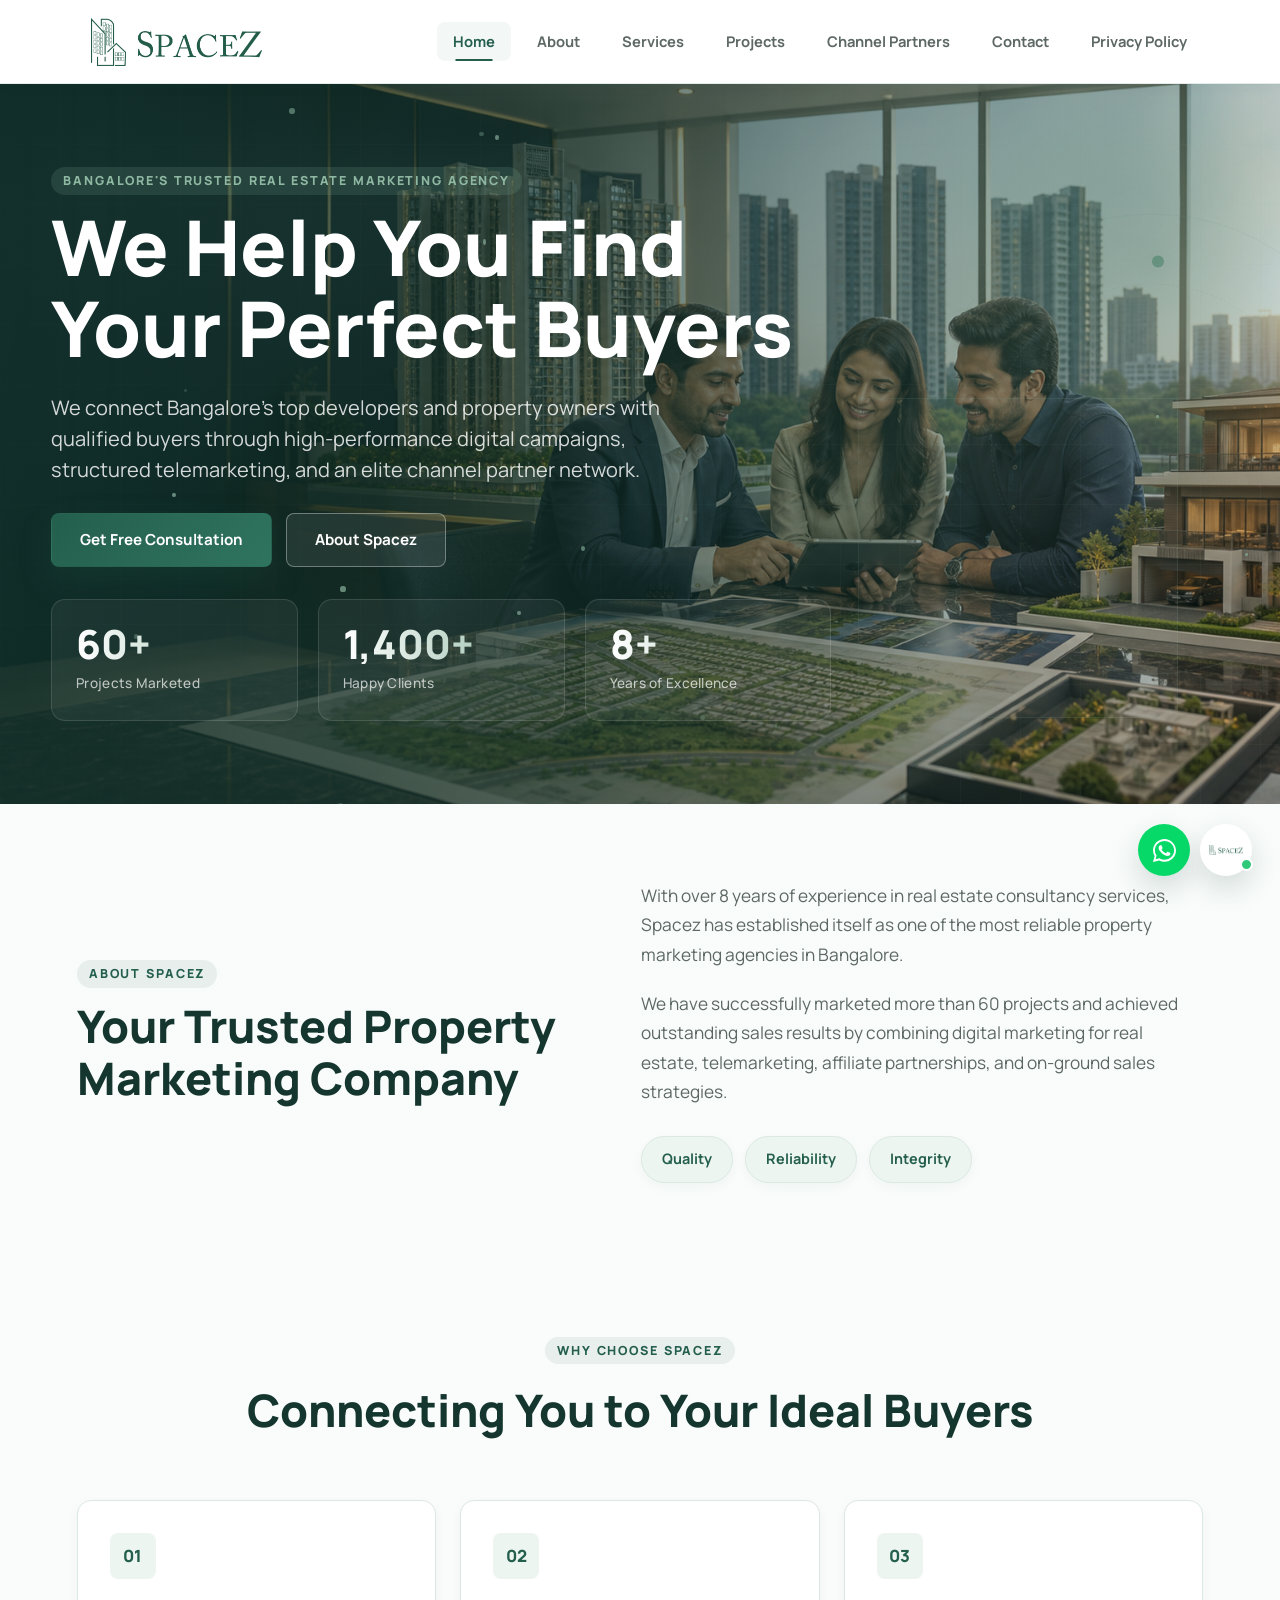
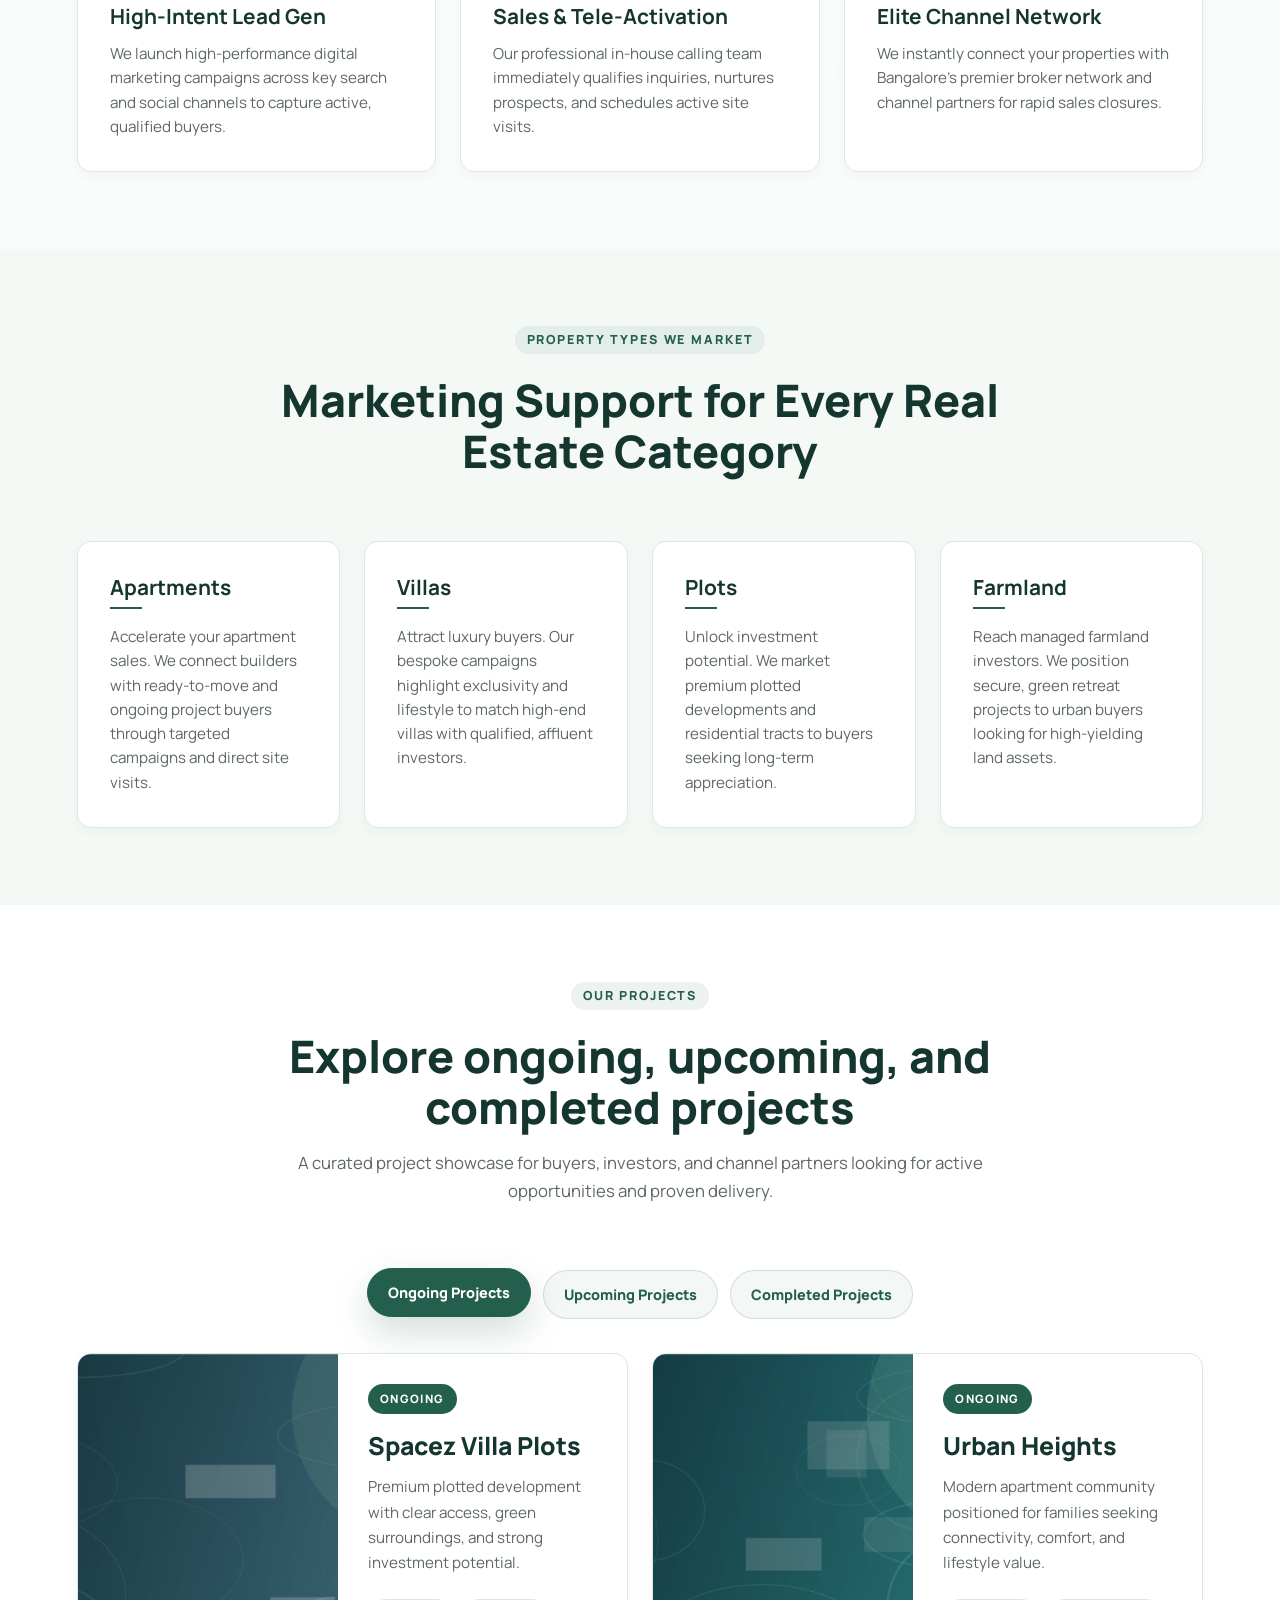
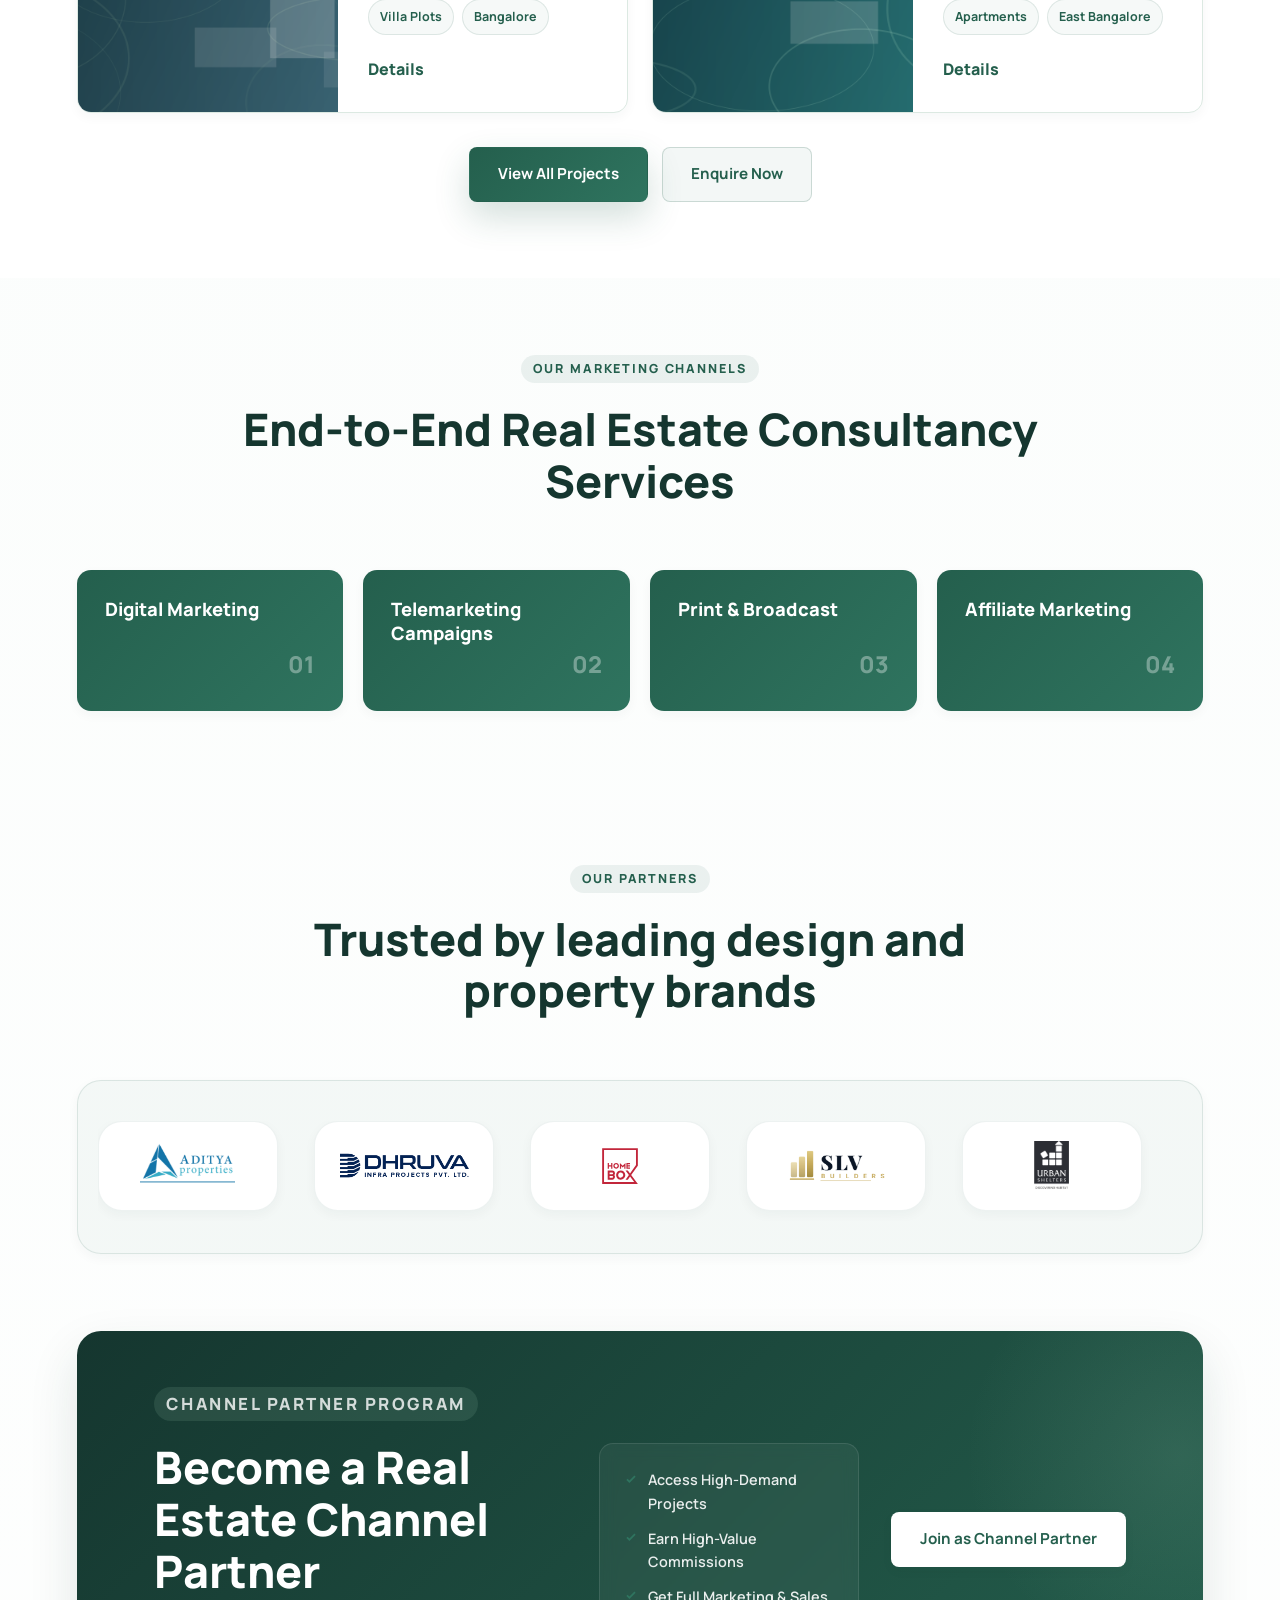
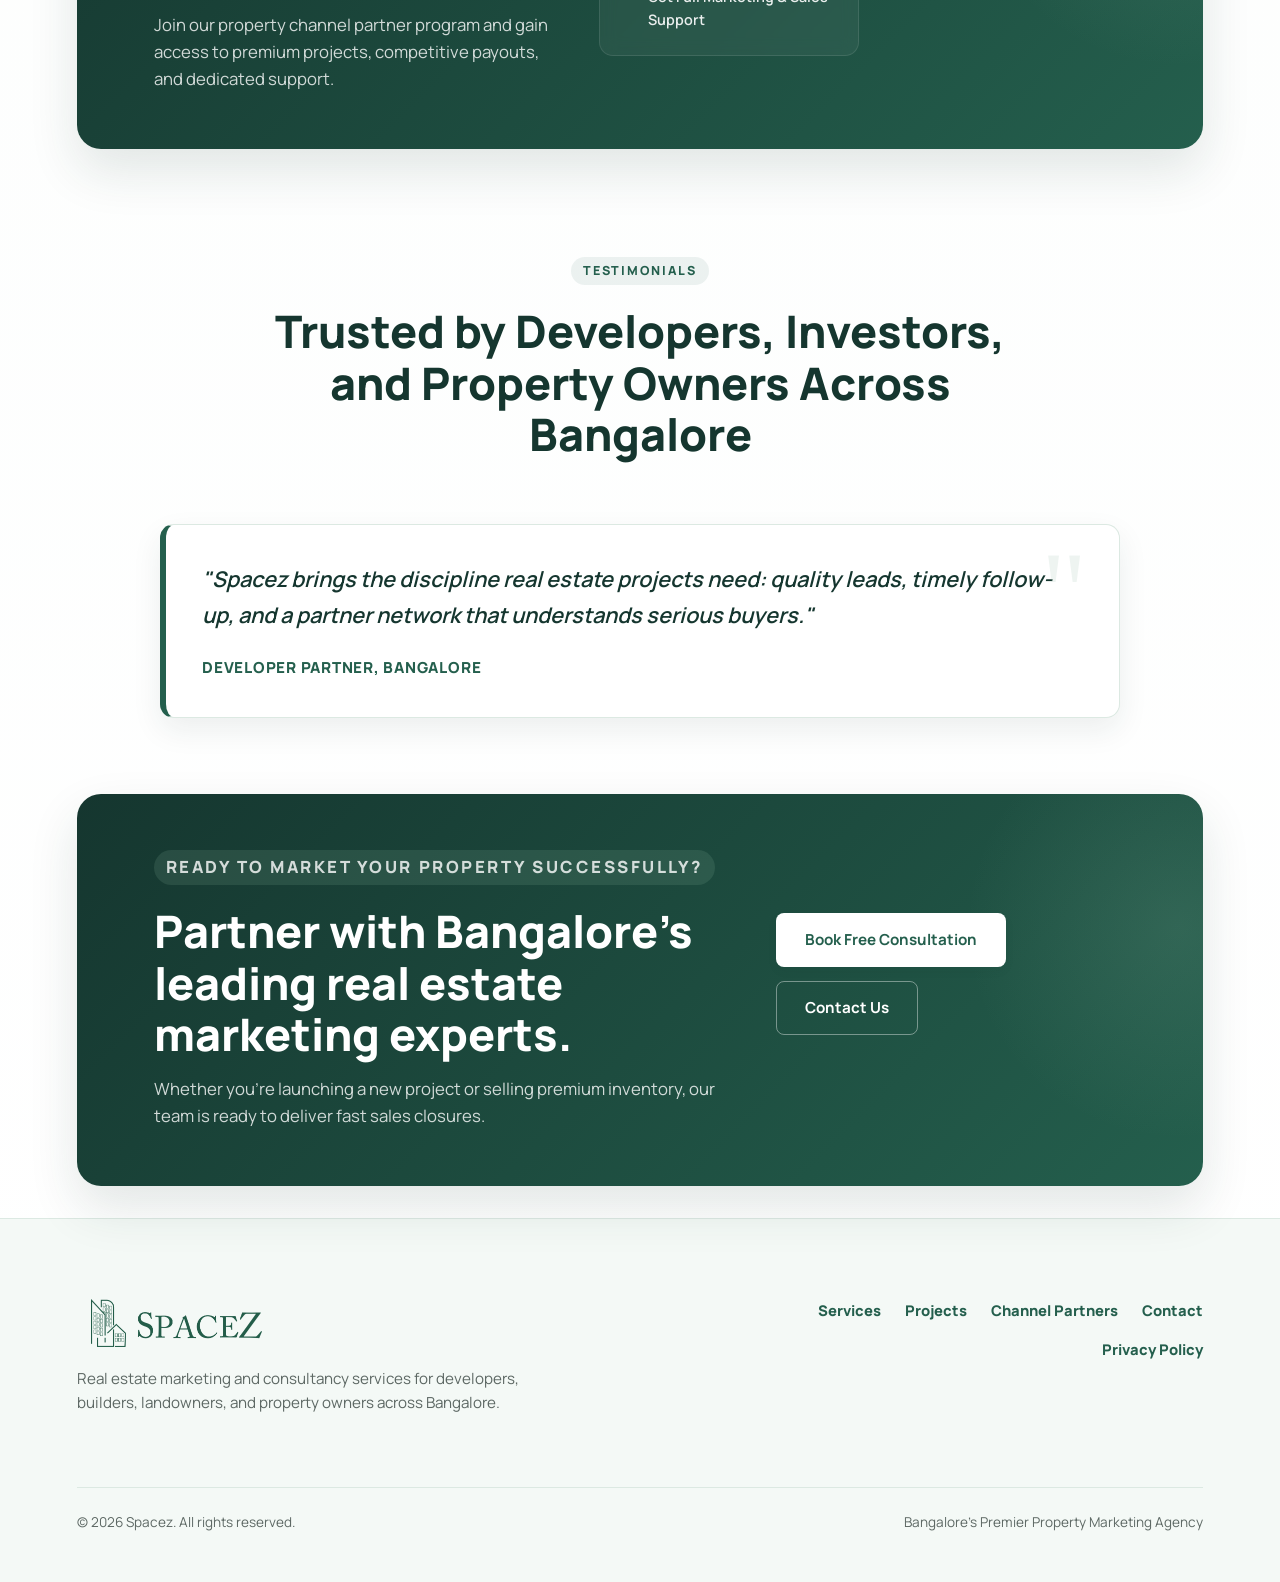
==== index.html @ 9c1a763e "Initial commit" ====
<!DOCTYPE html>
<html lang="en">
<head>
  <meta charset="UTF-8">
  <meta name="viewport" content="width=device-width, initial-scale=1.0">
  <title>Spacez | Real Estate Marketing Agency in Bangalore</title>
  <meta name="description" content="Spacez helps developers, builders, and property owners in Bangalore find qualified buyers through digital marketing, telemarketing, channel partners, and real estate consultancy.">
  <link rel="preconnect" href="https://fonts.googleapis.com">
  <link rel="preconnect" href="https://fonts.gstatic.com" crossorigin>
  <link href="https://fonts.googleapis.com/css2?family=Manrope:wght@400;500;600;700;800&display=swap" rel="stylesheet">
  <link rel="stylesheet" href="styles.css">
</head>
<body>
  <!-- Header Navigation -->
  <header class="site-header">
    <a class="brand" href="index.html" aria-label="Spacez home">
      <img src="assets/spacez-logo-transparent.png" alt="Spacez">
    </a>
    <input class="nav-toggle" id="nav-toggle" type="checkbox" aria-label="Toggle navigation">
    <label class="nav-button" for="nav-toggle"><span></span><span></span><span></span></label>
    <nav class="nav-links" aria-label="Primary navigation">
      <a class="active" href="index.html">Home</a>
      <a href="about.html">About</a>
      <a href="services.html">Services</a>
      <a href="projects.html">Projects</a>
      <a href="channel-partners.html">Channel Partners</a>
      <a href="contact.html">Contact</a>
      <a href="privacy-policy.html">Privacy Policy</a>
    </nav>
  </header>

  <main>
    <!-- Asymmetric Hero Section -->
    <section class="hero">
      <div class="hero-media" aria-hidden="true"></div>
      <div class="hero-overlay"></div>
      <div class="hero-content">
        <p class="eyebrow">Bangalore's Trusted Real Estate Marketing Agency</p>
        <h1>We Help You Find Your Perfect Buyers</h1>
        <p class="hero-copy">We connect Bangalore's top developers and property owners with qualified buyers through high-performance digital campaigns, structured telemarketing, and an elite channel partner network.</p>
        
        <div class="hero-actions">
          <a class="btn primary" href="contact.html">Get Free Consultation</a>
          <a class="btn ghost" href="about.html">About Spacez</a>
        </div>
        
        <div class="hero-stats" aria-label="Spacez achievements">
          <div class="hero-stats-item">
            <strong>60+</strong>
            <span>Projects Marketed</span>
          </div>
          <div class="hero-stats-item">
            <strong>1,400+</strong>
            <span>Happy Clients</span>
          </div>
          <div class="hero-stats-item">
            <strong>8+</strong>
            <span>Years of Excellence</span>
          </div>
        </div>
      </div>
    </section>

    <!-- Split Brand About Section -->
    <section class="section split">
      <div>
        <p class="eyebrow dark">About Spacez</p>
        <h2>Your Trusted Property Marketing Company</h2>
      </div>
      <div class="section-copy">
        <p>With over 8 years of experience in real estate consultancy services, Spacez has established itself as one of the most reliable property marketing agencies in Bangalore.</p>
        <p>We have successfully marketed more than 60 projects and achieved outstanding sales results by combining digital marketing for real estate, telemarketing, affiliate partnerships, and on-ground sales strategies.</p>
        <div class="value-row">
          <span>Quality</span>
          <span>Reliability</span>
          <span>Integrity</span>
        </div>
      </div>
    </section>

    <!-- Why Choose Spacez Feature Grid -->
    <section class="section">
      <div class="section-heading center">
        <p class="eyebrow dark">Why Choose Spacez</p>
        <h2>Connecting You to Your Ideal Buyers</h2>
      </div>
      <div class="card-grid">
        <article class="feature-card">
          <span class="card-icon">01</span>
          <h3>High-Intent Lead Gen</h3>
          <p>We launch high-performance digital marketing campaigns across key search and social channels to capture active, qualified buyers.</p>
        </article>
        <article class="feature-card">
          <span class="card-icon">02</span>
          <h3>Sales & Tele-Activation</h3>
          <p>Our professional in-house calling team immediately qualifies inquiries, nurtures prospects, and schedules active site visits.</p>
        </article>
        <article class="feature-card">
          <span class="card-icon">03</span>
          <h3>Elite Channel Network</h3>
          <p>We instantly connect your properties with Bangalore's premier broker network and channel partners for rapid sales closures.</p>
        </article>
      </div>
    </section>

    <!-- Property Types Section -->
    <section class="section muted">
      <div class="section-heading center">
        <p class="eyebrow dark">Property Types We Market</p>
        <h2>Marketing Support for Every Real Estate Category</h2>
      </div>
      <div class="property-grid">
        <article class="property-card">
          <h3>Apartments</h3>
          <p>Accelerate your apartment sales. We connect builders with ready-to-move and ongoing project buyers through targeted campaigns and direct site visits.</p>
        </article>
        <article class="property-card">
          <h3>Villas</h3>
          <p>Attract luxury buyers. Our bespoke campaigns highlight exclusivity and lifestyle to match high-end villas with qualified, affluent investors.</p>
        </article>
        <article class="property-card">
          <h3>Plots</h3>
          <p>Unlock investment potential. We market premium plotted developments and residential tracts to buyers seeking long-term appreciation.</p>
        </article>
        <article class="property-card">
          <h3>Farmland</h3>
          <p>Reach managed farmland investors. We position secure, green retreat projects to urban buyers looking for high-yielding land assets.</p>
        </article>
      </div>
    </section>

    <!-- Projects Section -->
    <section class="section projects-section">
      <div class="section-heading center">
        <p class="eyebrow dark">Our Projects</p>
        <h2>Explore ongoing, upcoming, and completed projects</h2>
        <p class="section-subtitle">A curated project showcase for buyers, investors, and channel partners looking for active opportunities and proven delivery.</p>
      </div>

      <div class="project-tabs">
        <input id="projects-ongoing" name="project-status" type="radio" checked>
        <input id="projects-upcoming" name="project-status" type="radio">
        <input id="projects-completed" name="project-status" type="radio">

        <div class="project-tab-controls" aria-label="Project status filters">
          <label for="projects-ongoing">Ongoing Projects</label>
          <label for="projects-upcoming">Upcoming Projects</label>
          <label for="projects-completed">Completed Projects</label>
        </div>

        <div class="project-panel project-panel-ongoing">
          <article class="project-card">
            <img src="assets/hero-services.png" alt="Premium villa plot project">
            <div class="project-card-body">
              <span class="project-status">Ongoing</span>
              <h3>Spacez Villa Plots</h3>
              <p>Premium plotted development with clear access, green surroundings, and strong investment potential.</p>
              <div class="project-meta">
                <span>Villa Plots</span>
                <span>Bangalore</span>
              </div>
              <a href="contact.html">Details</a>
            </div>
          </article>
          <article class="project-card">
            <img src="assets/hero-digital-marketing.png" alt="Urban apartment project">
            <div class="project-card-body">
              <span class="project-status">Ongoing</span>
              <h3>Urban Heights</h3>
              <p>Modern apartment community positioned for families seeking connectivity, comfort, and lifestyle value.</p>
              <div class="project-meta">
                <span>Apartments</span>
                <span>East Bangalore</span>
              </div>
              <a href="contact.html">Details</a>
            </div>
          </article>
        </div>

        <div class="project-panel project-panel-upcoming">
          <article class="project-card">
            <img src="assets/hero-channel-partners.png" alt="Upcoming farmland project">
            <div class="project-card-body">
              <span class="project-status upcoming">Upcoming</span>
              <h3>Green Acres</h3>
              <p>Future-ready managed farm plots planned for buyers who want open land and long-term appreciation.</p>
              <div class="project-meta">
                <span>Farm Plots</span>
                <span>North Bangalore</span>
              </div>
              <a href="contact.html">Enquire</a>
            </div>
          </article>
          <article class="project-card">
            <img src="assets/hero-print-broadcast.png" alt="Upcoming plotted development">
            <div class="project-card-body">
              <span class="project-status upcoming">Upcoming</span>
              <h3>Lakeview Enclave</h3>
              <p>Planned residential plotted layout designed for peaceful living, access roads, and future growth.</p>
              <div class="project-meta">
                <span>Residential Plots</span>
                <span>Bangalore Outskirts</span>
              </div>
              <a href="contact.html">Enquire</a>
            </div>
          </article>
        </div>

        <div class="project-panel project-panel-completed">
          <article class="project-card">
            <img src="assets/spacez-hero.png" alt="Completed residential project">
            <div class="project-card-body">
              <span class="project-status completed">Completed</span>
              <h3>Spacez County</h3>
              <p>Delivered residential plot campaign with strong buyer response and a successful closure cycle.</p>
              <div class="project-meta">
                <span>Residential Plots</span>
                <span>Completed</span>
              </div>
              <a href="contact.html">Details</a>
            </div>
          </article>
          <article class="project-card">
            <img src="assets/hero-about.png" alt="Completed apartment project">
            <div class="project-card-body">
              <span class="project-status completed">Completed</span>
              <h3>Serenity Homes</h3>
              <p>Completed apartment marketing assignment with qualified lead generation and sales support.</p>
              <div class="project-meta">
                <span>Apartments</span>
                <span>Completed</span>
              </div>
              <a href="contact.html">Details</a>
            </div>
          </article>
        </div>

        <div class="project-section-actions">
          <a class="btn primary" href="projects.html">View All Projects</a>
          <a class="btn ghost-dark" href="contact.html">Enquire Now</a>
        </div>
      </div>
    </section>

    <!-- Marketing Channels Grid -->
    <section class="section">
      <div class="section-heading center">
        <p class="eyebrow dark">Our Marketing Channels</p>
        <h2>End-to-End Real Estate Consultancy Services</h2>
      </div>
      <div class="channel-list">
        <a href="digital-marketing.html">
          <h3>Digital Marketing</h3>
          <span>01</span>
        </a>
        <a href="telemarketing.html">
          <h3>Telemarketing Campaigns</h3>
          <span>02</span>
        </a>
        <a href="print-broadcast-marketing.html">
          <h3>Print & Broadcast</h3>
          <span>03</span>
        </a>
        <a href="affiliate-marketing.html">
          <h3>Affiliate Marketing</h3>
          <span>04</span>
        </a>
      </div>
    </section>

    <!-- Partner Logo Carousel -->
    <section class="section partners-marquee">
      <div class="section-heading center">
        <p class="eyebrow dark">Our Partners</p>
        <h2>Trusted by leading design and property brands</h2>
      </div>

      <div class="partner-marquee" aria-label="Partner logos running from left to right">
        <div class="marquee-mask">
          <div class="marquee-track">
            <div class="marquee-group">
              <div class="partner-logo"><img src="assets/partners/Aditya properties.png" alt="Aditya Properties logo"></div>
              <div class="partner-logo"><img src="assets/partners/dhruva infra.png" alt="Dhruva Infratech logo"></div>
              <div class="partner-logo"><img src="assets/partners/homebox.svg" alt="HomeBox logo"></div>
              <div class="partner-logo"><img src="assets/partners/slv builders.png" alt="SLV Builders logo"></div>
              <div class="partner-logo"><img src="assets/partners/urban shelters.png" alt="Urban Shelters logo"></div>
              <div class="partner-logo"><img src="assets/partners/vaishnavi developers8.webp" alt="Vaishnavi Developers logo"></div>
              <div class="partner-logo"><img src="assets/partners/yuva infra.avif" alt="Yuva Infra logo"></div>
              <div class="partner-logo partner-logo--text"><span>GK Shelters</span></div>
            </div>
            <div class="marquee-group" aria-hidden="true">
              <div class="partner-logo"><img src="assets/partners/Aditya properties.png" alt="Aditya Properties logo"></div>
              <div class="partner-logo"><img src="assets/partners/dhruva infra.png" alt="Dhruva Infratech logo"></div>
              <div class="partner-logo"><img src="assets/partners/homebox.svg" alt="HomeBox logo"></div>
              <div class="partner-logo"><img src="assets/partners/slv builders.png" alt="SLV Builders logo"></div>
              <div class="partner-logo"><img src="assets/partners/urban shelters.png" alt="Urban Shelters logo"></div>
              <div class="partner-logo"><img src="assets/partners/vaishnavi developers8.webp" alt="Vaishnavi Developers logo"></div>
              <div class="partner-logo"><img src="assets/partners/yuva infra.avif" alt="Yuva Infra logo"></div>
            </div>
          </div>
        </div>
      </div>
    </section>

    <!-- Partner Callout Box -->
    <section class="partner-callout">
      <div>
        <p class="eyebrow">Channel Partner Program</p>
        <h2>Become a Real Estate Channel Partner</h2>
        <p>Join our property channel partner program and gain access to premium projects, competitive payouts, and dedicated support.</p>
      </div>
      <ul class="check-list">
        <li>Access High-Demand Projects</li>
        <li>Earn High-Value Commissions</li>
        <li>Get Full Marketing & Sales Support</li>
      </ul>
      <div>
        <a class="btn light" href="channel-partners.html">Join as Channel Partner</a>
      </div>
    </section>

    <!-- Testimonials Section -->
    <section class="section">
      <div class="section-heading center">
        <p class="eyebrow dark">Testimonials</p>
        <h2>Trusted by Developers, Investors, and Property Owners Across Bangalore</h2>
      </div>
      <div class="quote-panel" style="margin-left: auto; margin-right: auto;">
        <p>"Spacez brings the discipline real estate projects need: quality leads, timely follow-up, and a partner network that understands serious buyers."</p>
        <span>Developer Partner, Bangalore</span>
      </div>
    </section>

    <!-- Final High-Impact CTA -->
    <section class="final-cta">
      <div>
        <p class="eyebrow">Ready to Market Your Property Successfully?</p>
        <h2>Partner with Bangalore's leading real estate marketing experts.</h2>
        <p>Whether you're launching a new project or selling premium inventory, our team is ready to deliver fast sales closures.</p>
      </div>
      <div class="hero-actions">
        <a class="btn light" href="contact.html">Book Free Consultation</a>
        <a class="btn outline-light" href="contact.html">Contact Us</a>
      </div>
    </section>
  </main>

  <!-- Complete Premium Footer -->
  <footer class="site-footer">
    <div>
      <a class="brand footer-brand" href="index.html">
        <img src="assets/spacez-logo-transparent.png" alt="Spacez">
      </a>
      <p>Real estate marketing and consultancy services for developers, builders, landowners, and property owners across Bangalore.</p>
    </div>
    <div class="footer-links">
      <nav class="footer-nav" aria-label="Footer Navigation">
        <a href="services.html">Services</a>
        <a href="projects.html">Projects</a>
      <a href="channel-partners.html">Channel Partners</a>
        <a href="contact.html">Contact</a>
        <a href="privacy-policy.html">Privacy Policy</a>
      </nav>
    </div>
    <div class="footer-credit">
      <span>&copy; 2026 Spacez. All rights reserved.</span>
      <span>Bangalore's Premier Property Marketing Agency</span>
    </div>
  </footer>

  <!-- Floating Consultation Widget -->
  <div class="floating-widget" aria-label="Quick consultation">
    <a class="floating-btn" href="contact.html" title="Get Free Consultation" aria-label="Get Free Consultation">
      <svg width="24" height="24" viewBox="0 0 24 24" fill="none" stroke="currentColor" stroke-width="2.5" stroke-linecap="round" stroke-linejoin="round"><path d="M21 15a2 2 0 0 1-2 2H7l-4 4V5a2 2 0 0 1 2-2h14a2 2 0 0 1 2 2z"></path></svg>
    </a>
  </div>
  <script src="site-animations.js"></script>
  <script src="chat-widget.js"></script>
</body>
</html>
---- styles.css ----
/* ==========================================================================
   Spacez Brand Identity & Design System
   ========================================================================== */
:root {
  /* Color System */
  --ink: #15362f;
  --muted-ink: #5d6864;
  --paper: #ffffff;
  --soft: #f4f9f6;
  --line: #dce9e2;
  --brand: #245f4d;         /* Deep Forest Green */
  --brand-light: #2f745f;   /* Accent Forest Green */
  --gold: #8fb8a3;          /* Soft Mint/Sage Accent */
  --deep: #12332c;          /* Solid Dark Slate Green */
  --deep-2: #edf5f1;        /* Light Sage Background */
  
  /* Gradients */
  --grad-primary: linear-gradient(135deg, var(--brand) 0%, var(--brand-light) 100%);
  --grad-glow: linear-gradient(135deg, var(--brand-light) 0%, var(--gold) 100%);
  --grad-light: linear-gradient(180deg, #f7fbf9 0%, #ffffff 100%);
  --grad-dark: linear-gradient(135deg, #15362f 0%, #245f4d 100%);
  --grad-glass: linear-gradient(135deg, rgba(255, 255, 255, 0.9) 0%, rgba(255, 255, 255, 0.7) 100%);
  --grad-card-hover: linear-gradient(180deg, #ffffff 0%, rgba(237, 245, 241, 0.4) 100%);

  /* Typography & Scale */
  --font-main: "Manrope", system-ui, -apple-system, BlinkMacSystemFont, "Segoe UI", Roboto, sans-serif;
  
  /* Shadows */
  --shadow-sm: 0 4px 12px rgba(21, 54, 47, 0.04);
  --shadow-md: 0 12px 30px rgba(21, 54, 47, 0.08);
  --shadow-lg: 0 22px 50px rgba(21, 54, 47, 0.12);
  --shadow-glow: 0 15px 35px rgba(36, 95, 77, 0.2);
  --shadow-inset: inset 0 2px 4px rgba(0, 0, 0, 0.03);

  /* Radius */
  --radius-sm: 8px;
  --radius-md: 14px;
  --radius-lg: 24px;
  --radius-full: 9999px;

  /* Transitions */
  --transition-fast: 150ms cubic-bezier(0.4, 0, 0.2, 1);
  --transition-normal: 280ms cubic-bezier(0.4, 0, 0.2, 1);
  --transition-slow: 450ms cubic-bezier(0.4, 0, 0.2, 1);
}

/* ==========================================================================
   Global Resets & Standards
   ========================================================================== */
*, *::before, *::after {
  box-sizing: border-box;
}

html {
  scroll-behavior: smooth;
  text-size-adjust: 100%;
}

html,
body {
  max-width: 100%;
  overflow-x: hidden;
}

body {
  margin: 0;
  padding-top: 84px;
  font-family: var(--font-main);
  color: var(--ink);
  background-color: #ffffff;
  background-image: var(--grad-light);
  line-height: 1.6;
  -webkit-font-smoothing: antialiased;
  -moz-osx-font-smoothing: grayscale;
}

a {
  color: inherit;
  text-decoration: none;
  transition: color var(--transition-fast), background var(--transition-fast), transform var(--transition-fast);
}

img {
  display: block;
  max-width: 100%;
  height: auto;
}

/* Typography elements */
h1, h2, h3, h4, p {
  margin: 0;
  overflow-wrap: break-word;
}

h1 {
  font-size: clamp(2.15rem, 6.5vw, 4.8rem);
  font-weight: 800;
  line-height: 1.05;
  letter-spacing: 0;
  color: var(--ink);
}

h2 {
  font-size: clamp(1.8rem, 4.5vw, 2.8rem);
  font-weight: 800;
  line-height: 1.15;
  letter-spacing: 0;
  color: var(--ink);
}

h3 {
  font-size: clamp(1.2rem, 2vw, 1.5rem);
  font-weight: 700;
  line-height: 1.3;
  color: var(--ink);
}

/* ==========================================================================
   Premium Components
   ========================================================================== */

/* Buttons */
.btn {
  display: inline-flex;
  align-items: center;
  justify-content: center;
  gap: 8px;
  min-height: 52px;
  padding: 14px 28px;
  border-radius: var(--radius-sm);
  font-size: 0.95rem;
  font-weight: 700;
  border: 1px solid transparent;
  cursor: pointer;
  white-space: nowrap;
  transition: all var(--transition-normal);
}

.btn.primary {
  color: #fff;
  background: var(--brand);
  background-image: var(--grad-primary);
  box-shadow: var(--shadow-glow);
}

.btn.primary:hover {
  transform: translateY(-3px);
  box-shadow: 0 18px 40px rgba(36, 95, 77, 0.3);
}

.btn.primary:active {
  transform: translateY(-1px);
}

.btn.ghost {
  color: #fff;
  background: rgba(255, 255, 255, 0.08);
  border-color: rgba(255, 255, 255, 0.35);
  backdrop-filter: blur(8px);
}

.btn.ghost:hover {
  background: #fff;
  color: var(--brand);
  transform: translateY(-3px);
  box-shadow: var(--shadow-md);
}

.btn.light {
  color: var(--brand);
  background: #fff;
  box-shadow: var(--shadow-sm);
}

.btn.light:hover {
  color: var(--brand-light);
  transform: translateY(-3px);
  box-shadow: var(--shadow-md);
}

.btn.outline-light {
  color: #fff;
  background: transparent;
  border-color: rgba(255, 255, 255, 0.4);
}

.btn.outline-light:hover {
  background: rgba(255, 255, 255, 0.1);
  border-color: #fff;
  transform: translateY(-3px);
}

/* Eyebrows & Tags */
.eyebrow {
  display: inline-block;
  margin-bottom: 12px;
  color: var(--gold);
  font-size: 0.78rem;
  font-weight: 800;
  text-transform: uppercase;
  letter-spacing: 0.15em;
  padding: 4px 12px;
  background: rgba(143, 184, 163, 0.15);
  border-radius: var(--radius-full);
}

.eyebrow.dark {
  color: var(--brand);
  background: rgba(36, 95, 77, 0.08);
}

/* Section Headings */
.section-heading {
  max-width: 820px;
  margin-bottom: clamp(40px, 6vw, 64px);
}

.section-heading.center {
  text-align: center;
  margin-left: auto;
  margin-right: auto;
}

.section-heading h2 {
  margin-top: 8px;
}

/* ==========================================================================
   Header Navigation (Glassmorphic)
   ========================================================================== */
.site-header {
  position: fixed;
  inset: 0 0 auto 0;
  z-index: 1000;
  display: flex;
  align-items: center;
  justify-content: space-between;
  min-height: 84px;
  padding: 12px clamp(20px, 6vw, 80px);
  background: rgba(255, 255, 255, 0.95);
  border-bottom: 1px solid rgba(36, 95, 77, 0.12);
  backdrop-filter: blur(20px);
  -webkit-backdrop-filter: blur(20px);
  box-shadow: var(--shadow-sm);
  transition: all var(--transition-normal);
}

.brand {
  display: inline-flex;
  align-items: center;
  width: min(200px, 45vw);
}

.brand img {
  width: 100%;
  height: auto;
  max-height: 48px;
  object-fit: contain;
}

.nav-links {
  display: flex;
  align-items: center;
  gap: 10px;
  font-size: 0.92rem;
  font-weight: 700;
}

.nav-links a {
  position: relative;
  padding: 8px 16px;
  border-radius: var(--radius-sm);
  color: var(--muted-ink);
  transition: all var(--transition-fast);
}

.nav-links a:hover,
.nav-links a.active {
  color: var(--brand);
  background: rgba(36, 95, 77, 0.05);
}

.nav-links a::after {
  content: '';
  position: absolute;
  bottom: 0;
  left: 50%;
  transform: translateX(-50%);
  width: 0;
  height: 2px;
  background-color: var(--brand);
  transition: width var(--transition-fast);
}

.nav-links a:hover::after,
.nav-links a.active::after {
  width: 50%;
}

.nav-toggle,
.nav-button {
  display: none;
}

/* ==========================================================================
   Hero Section Redesign (Asymmetric & Bold)
   ========================================================================== */
.hero {
  position: relative;
  min-height: 80vh;
  display: grid;
  align-items: center;
  overflow: hidden;
  background-color: var(--deep);
  color: #fff;
  padding: clamp(40px, 6vw, 80px) 0;
}

.hero-media {
  position: absolute;
  inset: 0;
  background-image: url("assets/spacez-hero.png");
  background-size: cover;
  background-position: center right;
  opacity: 0.95;
  transform: scale(1.05);
  animation: slowZoom 25s ease-out infinite alternate;
}

.hero-overlay {
  position: absolute;
  inset: 0;
  background: radial-gradient(circle at 80% 20%, rgba(143, 184, 163, 0.16), transparent 45%),
              linear-gradient(90deg, rgba(18, 51, 44, 0.84) 0%, rgba(18, 51, 44, 0.66) 44%, rgba(18, 51, 44, 0.08) 100%);
  z-index: 1;
}

.hero-content {
  position: relative;
  z-index: 2;
  width: min(1200px, calc(100% - clamp(32px, 8vw, 120px)));
  margin: 0 auto;
  animation: fadeUp var(--transition-slow) forwards;
}

.hero-content h1 {
  max-width: 820px;
  margin-bottom: 24px;
  color: #ffffff;
}

.hero-copy {
  max-width: 650px;
  color: rgba(255, 255, 255, 0.82);
  font-size: clamp(1.05rem, 1.6vw, 1.25rem);
  line-height: 1.55;
  margin-bottom: 28px;
}

.hero-copy strong {
  color: #ffffff;
}

.hero-actions {
  display: flex;
  flex-wrap: wrap;
  gap: 14px;
  margin-bottom: 32px;
}

/* Hero glassmorphic stats */
.hero-stats {
  display: grid;
  grid-template-columns: repeat(3, minmax(0, 1fr));
  gap: 20px;
  max-width: 780px;
}

.hero-stats-item {
  padding: 24px;
  background: rgba(255, 255, 255, 0.05);
  border: 1px solid rgba(255, 255, 255, 0.12);
  border-radius: var(--radius-md);
  backdrop-filter: blur(12px);
  -webkit-backdrop-filter: blur(12px);
  transition: transform var(--transition-normal), border var(--transition-normal);
}

.hero-stats-item:hover {
  transform: translateY(-5px);
  border-color: rgba(255, 255, 255, 0.25);
  background: rgba(255, 255, 255, 0.08);
}

.hero-stats-item strong {
  display: block;
  font-size: clamp(1.8rem, 3.5vw, 2.5rem);
  font-weight: 800;
  line-height: 1;
  color: #ffffff;
  margin-bottom: 6px;
  background: linear-gradient(to right, #ffffff, var(--gold));
  -webkit-background-clip: text;
  -webkit-text-fill-color: transparent;
}

.hero-stats-item span {
  font-size: 0.85rem;
  font-weight: 500;
  letter-spacing: 0.02em;
  color: rgba(255, 255, 255, 0.7);
}

/* ==========================================================================
   General Section Design
   ========================================================================== */
.section {
  padding: clamp(40px, 6vw, 80px) clamp(20px, 6vw, 80px);
  position: relative;
  overflow: hidden;
}

.section.muted {
  background-color: var(--soft);
}

.split {
  display: grid;
  grid-template-columns: minmax(0, 0.95fr) minmax(0, 1.05fr);
  gap: clamp(24px, 5vw, 56px);
  align-items: center;
}

.section-copy {
  color: var(--muted-ink);
  font-size: 1.08rem;
  line-height: 1.7;
}

.section-copy p:not(:last-child) {
  margin-bottom: 20px;
}

/* Value pills */
.value-row,
.pill-row {
  display: flex;
  flex-wrap: wrap;
  gap: 12px;
  margin-top: 30px;
}

.value-row span,
.pill-row span {
  padding: 10px 20px;
  font-size: 0.9rem;
  font-weight: 700;
  color: var(--brand);
  background: var(--deep-2);
  border: 1px solid var(--line);
  border-radius: var(--radius-full);
  box-shadow: var(--shadow-sm);
  transition: all var(--transition-fast);
}

.value-row span:hover,
.pill-row span:hover {
  transform: translateY(-2px);
  background: var(--brand);
  color: #fff;
  border-color: var(--brand);
  box-shadow: var(--shadow-md);
}

.partner-marquee {
  position: relative;
  overflow: hidden;
  background: rgba(36, 95, 77, 0.04);
  border: 1px solid rgba(36, 95, 77, 0.12);
  border-radius: var(--radius-lg);
  box-shadow: var(--shadow-sm);
  padding: 40px 20px 32px;
}

.partner-marquee .marquee-mask {
  overflow: hidden;
  position: relative;
}

.partner-marquee .marquee-track {
  display: inline-flex;
  align-items: center;
  gap: 36px;
  padding-bottom: 10px;
  animation: marquee 28s linear infinite;
}

.partner-marquee .marquee-group {
  display: inline-flex;
  align-items: center;
  gap: 36px;
}

.partner-logo {
  display: inline-flex;
  align-items: center;
  justify-content: center;
  min-width: 180px;
  min-height: 90px;
  padding: 16px 24px;
  background: #ffffff;
  border: 1px solid rgba(36, 95, 77, 0.08);
  border-radius: var(--radius-lg);
  box-shadow: var(--shadow-sm);
}

.partner-logo img {
  max-height: 50px;
  width: auto;
  display: block;
  filter: saturate(0.9);
}

.partner-logo--text {
  background: #f7fbf8;
  border-color: rgba(36, 95, 77, 0.12);
}

.partner-logo--text span {
  font-size: 1rem;
  font-weight: 800;
  color: var(--ink);
  text-align: center;
  width: 100%;
}

@keyframes marquee {
  from {
    transform: translateX(0);
  }
  to {
    transform: translateX(-50%);
  }
}

@media (max-width: 980px) {
  .section.split {
    grid-template-columns: 1fr;
  }

  .card-grid,
  .property-grid,
  .channel-list {
    grid-template-columns: 1fr;
  }
}

@media (max-width: 780px) {
  .partner-logo {
    min-width: 140px;
    min-height: 72px;
    padding: 14px 18px;
  }

  .partner-marquee {
    padding: 28px 16px 20px;
  }
}

/* Metric banner redesign */
.achievement-band {
  display: grid;
  grid-template-columns: repeat(4, minmax(0, 1fr));
  background-color: var(--deep);
  padding: 0;
  border-bottom: 1px solid var(--brand-light);
}

.metric {
  padding: 48px clamp(24px, 4vw, 54px);
  text-align: center;
  position: relative;
  background-color: var(--deep);
  transition: background-color var(--transition-normal);
}

.metric:hover {
  background-color: rgba(36, 95, 77, 0.15);
}

.metric:not(:last-child)::after {
  content: '';
  position: absolute;
  right: 0;
  top: 25%;
  height: 50%;
  width: 1px;
  background: rgba(255, 255, 255, 0.15);
}

.metric strong {
  display: block;
  font-size: clamp(2.4rem, 5vw, 3.8rem);
  font-weight: 800;
  line-height: 1;
  color: var(--gold);
  margin-bottom: 8px;
}

.metric span {
  font-size: 0.9rem;
  font-weight: 600;
  color: rgba(255, 255, 255, 0.8);
  letter-spacing: 0.05em;
  text-transform: uppercase;
}

/* ==========================================================================
   Modern Cards Layouts (Grid, Hover and glows)
   ========================================================================== */
.card-grid {
  display: grid;
  grid-template-columns: repeat(3, minmax(0, 1fr));
  gap: 24px;
}

.card-grid.five {
  grid-template-columns: repeat(5, minmax(0, 1fr));
}

.feature-card,
.property-card,
.service-block,
.contact-panel,
.contact-form {
  position: relative;
  background: #ffffff;
  border: 1px solid var(--line);
  border-radius: var(--radius-md);
  box-shadow: var(--shadow-sm);
  transition: all var(--transition-normal);
  overflow: hidden;
}

.feature-card,
.property-card,
.service-block {
  padding: 32px;
  display: flex;
  flex-direction: column;
}

.feature-card:hover,
.property-card:hover,
.service-block:hover {
  transform: translateY(-6px);
  border-color: var(--gold);
  background-image: var(--grad-card-hover);
  box-shadow: var(--shadow-lg);
}

.feature-card h3,
.property-card h3,
.service-block h2 {
  font-size: 1.3rem;
  font-weight: 700;
  margin-bottom: 12px;
  color: var(--ink);
}

.feature-card p,
.property-card p,
.service-block p {
  color: var(--muted-ink);
  font-size: 0.95rem;
  line-height: 1.6;
}

.card-icon {
  display: inline-flex;
  align-items: center;
  justify-content: center;
  width: 46px;
  height: 46px;
  border-radius: var(--radius-sm);
  color: var(--brand);
  background: var(--deep-2);
  font-weight: 800;
  font-size: 1.05rem;
  margin-bottom: 24px;
  transition: all var(--transition-normal);
}

.feature-card:hover .card-icon,
.property-card:hover .card-icon,
.service-block:hover .card-icon {
  background: var(--brand);
  color: #ffffff;
  transform: scale(1.05);
  box-shadow: var(--shadow-sm);
}

/* ==========================================================================
   Property Grid Redesign (Elegant Tags & Lists)
   ========================================================================== */
.property-grid {
  display: grid;
  grid-template-columns: repeat(4, minmax(0, 1fr));
  gap: 24px;
}

.property-card {
  height: 100%;
}

.property-card h3 {
  position: relative;
  display: inline-block;
  padding-bottom: 8px;
  margin-bottom: 16px;
}

.property-card h3::after {
  content: '';
  position: absolute;
  bottom: 0;
  left: 0;
  width: 32px;
  height: 2px;
  background-color: var(--brand);
  transition: width var(--transition-normal);
}

.property-card:hover h3::after {
  width: 64px;
}

.section-subtitle {
  max-width: 760px;
  margin: 16px auto 0;
  color: var(--muted-ink);
  font-size: 1.05rem;
  line-height: 1.7;
}

/* ==========================================================================
   Project Status Section
   ========================================================================== */
.projects-section {
  background: #ffffff;
}

.project-tabs {
  max-width: 1180px;
  margin: 0 auto;
}

.project-tabs input {
  position: absolute;
  opacity: 0;
  pointer-events: none;
}

.project-tab-controls {
  display: flex;
  flex-wrap: wrap;
  justify-content: center;
  gap: 12px;
  margin-bottom: 34px;
}

.project-tab-controls label {
  display: inline-flex;
  align-items: center;
  justify-content: center;
  min-height: 46px;
  padding: 12px 20px;
  border: 1px solid rgba(36, 95, 77, 0.16);
  border-radius: var(--radius-full);
  color: var(--brand);
  background: rgba(36, 95, 77, 0.05);
  font-size: 0.9rem;
  font-weight: 800;
  cursor: pointer;
  transition: all var(--transition-normal);
}

#projects-ongoing:checked ~ .project-tab-controls label[for="projects-ongoing"],
#projects-upcoming:checked ~ .project-tab-controls label[for="projects-upcoming"],
#projects-completed:checked ~ .project-tab-controls label[for="projects-completed"],
.project-tab-controls label:hover {
  color: #ffffff;
  background: var(--brand);
  border-color: var(--brand);
  box-shadow: var(--shadow-glow);
  transform: translateY(-2px);
}

.project-panel {
  display: none;
  grid-template-columns: repeat(2, minmax(0, 1fr));
  gap: 24px;
}

#projects-ongoing:checked ~ .project-panel-ongoing,
#projects-upcoming:checked ~ .project-panel-upcoming,
#projects-completed:checked ~ .project-panel-completed {
  display: grid;
}

.project-card {
  position: relative;
  display: grid;
  grid-template-columns: minmax(180px, 0.9fr) minmax(0, 1fr);
  min-height: 310px;
  overflow: hidden;
  border: 1px solid var(--line);
  border-radius: var(--radius-md);
  background: #ffffff;
  box-shadow: var(--shadow-sm);
  transition: all var(--transition-normal);
}

.project-card:hover {
  transform: translateY(-6px);
  border-color: var(--gold);
  box-shadow: var(--shadow-lg);
}

.project-card img {
  width: 100%;
  height: 100%;
  min-height: 310px;
  object-fit: cover;
  transition: transform var(--transition-slow);
}

.project-card:hover img {
  transform: scale(1.05);
}

.project-card-body {
  display: flex;
  flex-direction: column;
  padding: 30px;
}

.project-status {
  align-self: flex-start;
  margin-bottom: 16px;
  padding: 6px 12px;
  border-radius: var(--radius-full);
  color: #ffffff;
  background: var(--brand);
  font-size: 0.72rem;
  font-weight: 800;
  text-transform: uppercase;
  letter-spacing: 0.12em;
}

.project-status.upcoming {
  color: var(--brand);
  background: rgba(143, 184, 163, 0.22);
}

.project-status.completed {
  color: var(--ink);
  background: var(--deep-2);
}

.project-card h3 {
  margin-bottom: 12px;
  font-size: clamp(1.25rem, 2vw, 1.55rem);
  font-weight: 800;
  color: var(--ink);
}

.project-card p {
  color: var(--muted-ink);
  font-size: 0.95rem;
  line-height: 1.65;
}

.project-meta {
  display: flex;
  flex-wrap: wrap;
  gap: 8px;
  margin: auto 0 22px;
  padding-top: 24px;
}

.project-meta span {
  padding: 7px 11px;
  border: 1px solid rgba(36, 95, 77, 0.12);
  border-radius: var(--radius-full);
  color: var(--brand);
  background: rgba(36, 95, 77, 0.04);
  font-size: 0.78rem;
  font-weight: 700;
}

.project-card a {
  align-self: flex-start;
  color: var(--brand);
  font-weight: 800;
}

.project-card a:hover {
  color: var(--brand-light);
}

.project-section-actions {
  display: flex;
  flex-wrap: wrap;
  justify-content: center;
  gap: 14px;
  margin-top: 34px;
}

.property-card ul,
.check-list {
  list-style: none;
  padding: 0;
  margin: 20px 0 0;
  font-size: 0.9rem;
  display: grid;
  gap: 12px;
}

.property-card ul li,
.check-list li {
  position: relative;
  padding-left: 24px;
  font-weight: 600;
  color: var(--ink);
}

.property-card ul li::before,
.check-list li::before {
  content: "";
  position: absolute;
  left: 0;
  top: 0.32em;
  width: 14px;
  height: 14px;
  background: var(--brand-light);
  -webkit-mask: url("data:image/svg+xml,%3Csvg xmlns='http://www.w3.org/2000/svg' viewBox='0 0 16 16'%3E%3Cpath fill='black' d='M6.2 11.4 2.7 7.9l1.4-1.4 2.1 2.1 5.7-5.7 1.4 1.4-7.1 7.1Z'/%3E%3C/svg%3E") center / contain no-repeat;
  mask: url("data:image/svg+xml,%3Csvg xmlns='http://www.w3.org/2000/svg' viewBox='0 0 16 16'%3E%3Cpath fill='black' d='M6.2 11.4 2.7 7.9l1.4-1.4 2.1 2.1 5.7-5.7 1.4 1.4-7.1 7.1Z'/%3E%3C/svg%3E") center / contain no-repeat;
}

/* ==========================================================================
   Marketing Channels Redesign
   ========================================================================== */
.channel-list {
  display: grid;
  grid-template-columns: repeat(4, minmax(0, 1fr));
  gap: 20px;
}

.channel-list a {
  position: relative;
  min-height: 140px;
  display: flex;
  flex-direction: column;
  justify-content: space-between;
  padding: 28px;
  border-radius: var(--radius-md);
  color: #fff;
  background: var(--grad-primary);
  box-shadow: var(--shadow-sm);
  overflow: hidden;
  transition: all var(--transition-normal);
  z-index: 1;
}

.channel-list a::before {
  content: '';
  position: absolute;
  inset: 0;
  background: var(--grad-glow);
  opacity: 0;
  z-index: -1;
  transition: opacity var(--transition-normal);
}

.channel-list a:hover {
  transform: translateY(-5px);
  box-shadow: var(--shadow-glow);
}

.channel-list a:hover::before {
  opacity: 1;
}

.channel-list a span {
  font-size: 1.45rem;
  font-weight: 800;
  opacity: 0.35;
  align-self: flex-end;
}

.channel-list a h3 {
  font-size: 1.15rem;
  font-weight: 800;
  color: #fff;
  margin: 0;
}

/* ==========================================================================
   Premium Callout & Banner Blocks (Redesign)
   ========================================================================== */
.partner-callout,
.final-cta {
  display: grid;
  grid-template-columns: minmax(0, 1.3fr) minmax(260px, 0.7fr) auto;
  gap: 32px;
  align-items: center;
  padding: clamp(32px, 5vw, 56px) clamp(24px, 6vw, 80px);
  border-radius: var(--radius-lg);
  color: #fff;
  background: var(--grad-dark);
  position: relative;
  overflow: hidden;
  box-shadow: var(--shadow-lg);
  margin: 0 clamp(20px, 6vw, 80px) 32px;
}

.partner-callout::before,
.final-cta::before {
  content: '';
  position: absolute;
  top: -30%;
  right: -20%;
  width: 500px;
  height: 500px;
  border-radius: var(--radius-full);
  background: radial-gradient(circle, rgba(143, 184, 163, 0.15) 0%, transparent 60%);
  pointer-events: none;
}

.partner-callout h2,
.final-cta h2 {
  color: #ffffff;
  margin-top: 8px;
  margin-bottom: 16px;
}

.partner-callout p,
.final-cta p {
  color: rgba(255, 255, 255, 0.8);
  font-size: 1.05rem;
  line-height: 1.6;
}

.partner-callout .check-list {
  background: rgba(255, 255, 255, 0.05);
  border: 1px solid rgba(255, 255, 255, 0.1);
  padding: 24px;
  border-radius: var(--radius-md);
  backdrop-filter: blur(8px);
}

.partner-callout .check-list li {
  color: rgba(255, 255, 255, 0.9);
}

.partner-callout .check-list li::before {
  color: var(--gold);
}

/* ==========================================================================
   Modern Testimonial Redesign
   ========================================================================== */
.quote-panel {
  max-width: 960px;
  padding: 36px;
  margin-top: 28px;
  background: #ffffff;
  border: 1px solid var(--line);
  border-left: 6px solid var(--brand);
  border-radius: var(--radius-md);
  box-shadow: var(--shadow-md);
  position: relative;
}

.quote-panel::after {
  content: '"';
  position: absolute;
  top: 10px;
  right: 32px;
  font-size: 7rem;
  color: rgba(143, 184, 163, 0.15);
  line-height: 1;
  font-family: serif;
}

.quote-panel p {
  font-size: 1.35rem;
  font-weight: 600;
  line-height: 1.65;
  color: var(--ink);
  margin-bottom: 24px;
  font-style: italic;
}

.quote-panel span {
  display: block;
  font-size: 0.95rem;
  font-weight: 800;
  color: var(--brand);
  text-transform: uppercase;
  letter-spacing: 0.05em;
}

/* ==========================================================================
   Subpages Inner Hero System
   ========================================================================== */
.about-intro-grid {
  display: grid;
  grid-template-columns: 1.05fr 0.95fr;
  gap: clamp(32px, 4vw, 60px);
  align-items: center;
}

.about-intro-media img {
  width: 100%;
  border-radius: var(--radius-lg);
  box-shadow: var(--shadow-lg);
  object-fit: cover;
  min-height: 420px;
}

.about-intro-copy h2 {
  margin: 0 0 18px;
}

.about-benefits {
  margin: 28px 0 32px;
  padding: 0;
  list-style: none;
  display: grid;
  gap: 14px;
}

.about-benefits li {
  position: relative;
  padding-left: 28px;
  color: var(--muted-ink);
  font-size: 1rem;
  line-height: 1.7;
}

.about-benefits li::before {
  content: '';
  position: absolute;
  left: 0;
  top: 0.3em;
  width: 14px;
  height: 14px;
  background: var(--brand);
  -webkit-mask: url("data:image/svg+xml,%3Csvg xmlns='http://www.w3.org/2000/svg' viewBox='0 0 16 16'%3E%3Cpath fill='black' d='M6.2 11.4 2.7 7.9l1.4-1.4 2.1 2.1 5.7-5.7 1.4 1.4-7.1 7.1Z'/%3E%3C/svg%3E") center / contain no-repeat;
  mask: url("data:image/svg+xml,%3Csvg xmlns='http://www.w3.org/2000/svg' viewBox='0 0 16 16'%3E%3Cpath fill='black' d='M6.2 11.4 2.7 7.9l1.4-1.4 2.1 2.1 5.7-5.7 1.4 1.4-7.1 7.1Z'/%3E%3C/svg%3E") center / contain no-repeat;
}

.about-block-grid,
.about-values-layout {
  display: grid;
  grid-template-columns: 1fr 1fr;
  gap: 30px;
  align-items: center;
}

.about-block-image img,
.about-values-media img {
  width: 100%;
  border-radius: var(--radius-lg);
  box-shadow: var(--shadow-lg);
  object-fit: cover;
  min-height: 320px;
}

.about-block-copy h2 {
  margin: 0 0 18px;
}

.about-block--reverse .about-block-copy {
  order: 2;
}

.about-block--reverse .about-block-image {
  order: 1;
}

.about-values-grid {
  display: grid;
  grid-template-columns: repeat(3, minmax(0, 1fr));
  gap: 24px;
}

.about-value-card {
  padding: 30px;
  min-height: 240px;
}

.about-value-card h3 {
  margin-top: 18px;
}

.about-value-card p {
  color: var(--muted-ink);
  margin-top: 12px;
}

@media (max-width: 980px) {
  .about-intro-grid,
  .about-values-layout {
    grid-template-columns: 1fr;
  }

  .about-intro-media img,
  .about-values-media img {
    min-height: 240px;
  }
}

@media (max-width: 650px) {
  .about-benefits {
    margin: 22px 0 24px;
    gap: 12px;
  }
}

/* ==========================================================================
   Subpages Inner Hero System
   ========================================================================== */
.page-hero {
  position: relative;
  display: flex;
  align-items: center;
  min-height: clamp(460px, 74vh, 760px);
  padding: clamp(72px, 10vw, 126px) clamp(20px, 6vw, 80px) clamp(56px, 7vw, 96px);
  color: #fff;
  background-color: var(--deep);
  background-image: linear-gradient(90deg, rgba(18, 51, 44, 0.92), rgba(18, 51, 44, 0.7));
  overflow: hidden;
  isolation: isolate;
}

.page-hero::before {
  content: '';
  position: absolute;
  inset: 0;
  background-image: url("assets/spacez-hero.png");
  background-size: cover;
  background-position: center;
  opacity: 0.34;
  pointer-events: none;
  animation: slowZoom 25s ease-out infinite alternate;
}

.page-hero::after {
  content: '';
  position: absolute;
  inset: 0;
  background:
    radial-gradient(circle at 78% 20%, rgba(143, 184, 163, 0.24), transparent 30%),
    linear-gradient(90deg, rgba(18, 51, 44, 0.9) 0%, rgba(18, 51, 44, 0.68) 56%, rgba(18, 51, 44, 0.25) 100%);
  pointer-events: none;
  z-index: 1;
}

.about-hero::before {
  background-image: url("assets/hero-about.png");
}

.services-hero::before {
  background-image: url("assets/hero-services.png");
}

.projects-hero::before {
  background-image: url("assets/hero-services.png");
}

.channel-partners-hero::before {
  background-image: url("assets/hero-channel-partners.png");
}

.contact-hero::before {
  background-image: url("assets/hero-contact.png");
}

.privacy-hero::before {
  background-image: url("assets/hero-privacy.png");
}

.digital-marketing-hero::before {
  background-image: url("assets/hero-digital-marketing.png");
}

.telemarketing-hero::before {
  background-image: url("assets/hero-telemarketing.png");
}

.print-broadcast-hero::before {
  background-image: url("assets/hero-print-broadcast.png");
}

.affiliate-marketing-hero::before {
  background-image: url("assets/hero-affiliate-marketing.png");
}

.page-hero-content {
  position: relative;
  z-index: 4;
  max-width: 1000px;
  margin: 0 auto;
  animation: fadeUp 0.9s cubic-bezier(0.22, 1, 0.36, 1) both;
}

.page-hero h1 {
  margin-top: 12px;
  margin-bottom: 20px;
  color: #ffffff;
  max-width: 900px;
}

.page-hero p:last-child {
  max-width: 760px;
  color: rgba(255, 255, 255, 0.85);
  font-size: clamp(1.1rem, 2vw, 1.35rem);
  line-height: 1.6;
}

.page-hero .hero-grid,
.hero .hero-grid {
  position: absolute;
  inset: 0;
  z-index: 1;
  background-image:
    linear-gradient(rgba(143, 184, 163, 0.05) 1px, transparent 1px),
    linear-gradient(90deg, rgba(143, 184, 163, 0.05) 1px, transparent 1px);
  background-size: 60px 60px;
  pointer-events: none;
}

.page-hero .hero-orb,
.hero .hero-orb {
  position: absolute;
  z-index: 1;
  border-radius: 50%;
  filter: blur(80px);
  pointer-events: none;
}

.page-hero .hero-orb-1,
.hero .hero-orb-1 {
  width: 500px;
  height: 500px;
  top: -120px;
  right: -100px;
  background: radial-gradient(circle, rgba(36, 95, 77, 0.48) 0%, transparent 70%);
  animation: floatA 8s ease-in-out infinite;
}

.page-hero .hero-orb-2,
.hero .hero-orb-2 {
  width: 340px;
  height: 340px;
  bottom: -80px;
  left: 12%;
  background: radial-gradient(circle, rgba(143, 184, 163, 0.2) 0%, transparent 70%);
  animation: floatB 10s ease-in-out infinite;
}

.page-hero .hero-orb-3,
.hero .hero-orb-3 {
  width: 240px;
  height: 240px;
  top: 40%;
  left: 58%;
  background: radial-gradient(circle, rgba(47, 116, 95, 0.3) 0%, transparent 70%);
  animation: floatC 7s ease-in-out infinite;
}

.page-hero .hero-blob,
.hero .hero-blob {
  position: absolute;
  right: 8%;
  bottom: 12%;
  z-index: 1;
  width: min(30vw, 320px);
  aspect-ratio: 1;
  border: 1px solid rgba(143, 184, 163, 0.16);
  background: rgba(255, 255, 255, 0.03);
  animation: blobPulse 12s ease-in-out infinite;
  pointer-events: none;
}

.page-hero .hero-particles,
.hero .hero-particles {
  position: absolute;
  inset: 0;
  z-index: 2;
  pointer-events: none;
}

.page-hero .particle,
.hero .particle {
  position: absolute;
  width: 4px;
  height: 4px;
  border-radius: 50%;
  background: var(--gold);
  opacity: 0.5;
  animation: particleFloat var(--dur, 6s) ease-in-out infinite var(--delay, 0s);
}

.page-hero .hero-ring,
.hero .hero-ring {
  position: absolute;
  right: clamp(-140px, -8vw, -60px);
  top: 50%;
  z-index: 1;
  width: clamp(260px, 36vw, 520px);
  aspect-ratio: 1;
  border: 1px solid rgba(143, 184, 163, 0.14);
  border-radius: 50%;
  transform: translateY(-50%);
  animation: rotateSlow 42s linear infinite;
  pointer-events: none;
}

.page-hero .hero-ring::before,
.hero .hero-ring::before {
  content: '';
  position: absolute;
  inset: 15%;
  border: 1px dashed rgba(143, 184, 163, 0.15);
  border-radius: 50%;
}

.page-hero .hero-ring-dot,
.hero .hero-ring-dot {
  position: absolute;
  top: 9%;
  left: 50%;
  width: 12px;
  height: 12px;
  border-radius: 50%;
  background: var(--gold);
  box-shadow: 0 0 25px rgba(143, 184, 163, 0.75);
}

/* ==========================================================================
   Services Page Asymmetric System
   ========================================================================== */
.service-stack {
  display: grid;
  gap: 32px;
  max-width: 1100px;
  margin: 0 auto;
}

.service-block {
  display: grid;
  grid-template-columns: 80px minmax(0, 1fr) minmax(0, 1.8fr);
  gap: 32px;
  align-items: start;
  border-radius: var(--radius-md);
  padding: 40px;
}

.service-block:hover {
  transform: translateY(-4px);
}

.service-block .card-icon {
  margin-bottom: 0;
  width: 64px;
  height: 64px;
  font-size: 1.25rem;
}

.service-block h2 {
  font-size: 1.6rem;
  font-weight: 800;
  color: var(--brand);
  margin: 0;
  align-self: center;
}

.service-block p {
  font-size: 1.05rem;
  line-height: 1.7;
}

/* ==========================================================================
   Modern Contact Form & Layout Redesign
   ========================================================================== */
.contact-layout {
  display: grid;
  grid-template-columns: minmax(0, 0.8fr) minmax(0, 1.2fr);
  gap: 32px;
  max-width: 1200px;
  margin: 0 auto;
}

.contact-panel {
  padding: 48px;
  background-color: var(--deep);
  background-image: var(--grad-dark);
  color: #fff;
  border-color: var(--brand);
}

.contact-panel h2 {
  color: #ffffff;
  margin-bottom: 16px;
}

.contact-panel p {
  color: rgba(255, 255, 255, 0.8);
  font-size: 1.05rem;
  margin-bottom: 32px;
}

.contact-list {
  display: grid;
  gap: 20px;
  margin-top: 36px;
}

.contact-list-item {
  display: flex;
  gap: 16px;
  align-items: flex-start;
}

.contact-list-item span.icon {
  display: grid;
  place-items: center;
  width: 42px;
  height: 42px;
  border-radius: var(--radius-sm);
  background: rgba(255, 255, 255, 0.08);
  color: var(--gold);
  font-weight: 800;
}

.contact-list-item span.icon svg {
  width: 20px;
  height: 20px;
  display: block;
}

.contact-list-item div p {
  margin: 0;
}

.contact-list-item div p.label {
  font-size: 0.8rem;
  font-weight: 700;
  text-transform: uppercase;
  letter-spacing: 0.05em;
  color: var(--gold);
  margin-bottom: 2px;
}

.contact-list-item div p.value {
  font-size: 1.05rem;
  font-weight: 600;
  color: #ffffff;
}

/* Form Design Styles */
.contact-form {
  padding: 48px;
  display: grid;
  gap: 24px;
}

.contact-form label {
  display: flex;
  flex-direction: column;
  gap: 8px;
  font-size: 0.88rem;
  font-weight: 700;
  color: var(--ink);
}

input,
select,
textarea {
  width: 100%;
  border: 1px solid var(--line);
  border-radius: var(--radius-sm);
  padding: 14px 18px;
  font: inherit;
  color: var(--ink);
  background: #ffffff;
  box-shadow: var(--shadow-inset);
  transition: all var(--transition-fast);
}

input:focus,
select:focus,
textarea:focus {
  outline: none;
  border-color: var(--brand-light);
  box-shadow: 0 0 0 4px rgba(47, 116, 95, 0.15), var(--shadow-inset);
}

input::placeholder,
textarea::placeholder {
  color: rgba(93, 104, 100, 0.5);
}

/* ==========================================================================
   Privacy Policy Styles
   ========================================================================== */
.policy-content {
  max-width: 900px;
  margin: 0 auto;
  color: var(--muted-ink);
  font-size: 1.05rem;
  line-height: 1.75;
}

.policy-content h2 {
  margin-top: 40px;
  margin-bottom: 16px;
  color: var(--ink);
  font-size: 1.5rem;
}

.policy-content h3 {
  margin-top: 24px;
  margin-bottom: 10px;
  color: var(--brand);
  font-size: 1.05rem;
  font-weight: 800;
}

.policy-content p {
  margin-bottom: 20px;
}

.policy-content ul {
  margin: 0 0 24px 22px;
}

.policy-content li {
  margin-bottom: 8px;
}

/* ==========================================================================
   Footer Component Redesign
   ========================================================================== */
.site-footer {
  display: grid;
  grid-template-columns: minmax(0, 1.4fr) minmax(0, 0.8fr);
  gap: 48px;
  padding: clamp(48px, 8vw, 80px) clamp(20px, 6vw, 80px) clamp(32px, 5vw, 48px);
  background-color: var(--soft);
  border-top: 1px solid var(--line);
}

.footer-brand {
  margin-bottom: 20px;
}

.site-footer p {
  max-width: 500px;
  color: var(--muted-ink);
  font-size: 0.95rem;
  line-height: 1.6;
}

.footer-links {
  display: flex;
  flex-direction: column;
  gap: 16px;
  align-items: flex-end;
}

.footer-nav {
  display: flex;
  flex-wrap: wrap;
  gap: 16px 24px;
  font-weight: 800;
  font-size: 0.92rem;
  justify-content: flex-end;
}

.footer-nav a {
  color: var(--brand);
}

.footer-nav a:hover {
  color: var(--brand-light);
}

.footer-credit {
  grid-column: 1 / -1;
  border-top: 1px solid var(--line);
  padding-top: 24px;
  margin-top: 24px;
  display: flex;
  justify-content: space-between;
  align-items: center;
  font-size: 0.85rem;
  color: var(--muted-ink);
}

/* ==========================================================================
   Floating Quick-Consult Widget (Modern Redesign Addon)
   ========================================================================== */
.floating-widget {
  position: fixed;
  bottom: 24px;
  right: 24px;
  z-index: 99;
  display: flex;
  align-items: center;
  gap: 12px;
}

.floating-btn {
  display: flex;
  align-items: center;
  justify-content: center;
  width: 56px;
  height: 56px;
  border-radius: var(--radius-full);
  background-color: var(--brand);
  background-image: var(--grad-primary);
  color: #ffffff;
  box-shadow: var(--shadow-glow);
  cursor: pointer;
  transition: all var(--transition-normal);
}

.floating-btn:hover {
  transform: scale(1.1) rotate(10deg);
  box-shadow: 0 18px 45px rgba(36, 95, 77, 0.4);
}

/* ==========================================================================
   Animations & Transitions
   ========================================================================== */
@keyframes slowZoom {
  0% {
    transform: scale(1.02);
  }
  100% {
    transform: scale(1.09);
  }
}

@keyframes fadeUp {
  from {
    opacity: 0;
    transform: translateY(30px);
  }
  to {
    opacity: 1;
    transform: translateY(0);
  }
}

@keyframes floatA {
  0%, 100% {
    transform: translateY(0) rotate(0deg);
  }
  50% {
    transform: translateY(-18px) rotate(3deg);
  }
}

@keyframes floatB {
  0%, 100% {
    transform: translateY(0) rotate(0deg);
  }
  50% {
    transform: translateY(14px) rotate(-2deg);
  }
}

@keyframes floatC {
  0%, 100% {
    transform: translateY(0) scale(1);
  }
  50% {
    transform: translateY(-10px) scale(1.04);
  }
}

@keyframes rotateSlow {
  from {
    transform: translateY(-50%) rotate(0deg);
  }
  to {
    transform: translateY(-50%) rotate(360deg);
  }
}

@keyframes blobPulse {
  0%, 100% {
    border-radius: 60% 40% 55% 45% / 45% 55% 40% 60%;
    transform: scale(1) rotate(0deg);
  }
  33% {
    border-radius: 40% 60% 45% 55% / 55% 45% 60% 40%;
    transform: scale(1.05) rotate(3deg);
  }
  66% {
    border-radius: 55% 45% 60% 40% / 40% 60% 45% 55%;
    transform: scale(0.97) rotate(-2deg);
  }
}

@keyframes particleFloat {
  0% {
    transform: translate(0, 0) scale(1);
    opacity: 0.45;
  }
  50% {
    transform: translate(var(--tx), var(--ty)) scale(1.2);
    opacity: 1;
  }
  100% {
    transform: translate(0, 0) scale(1);
    opacity: 0.45;
  }
}

.reveal {
  opacity: 0;
  transform: translateY(36px);
  transition:
    opacity 0.75s cubic-bezier(0.22, 1, 0.36, 1),
    transform 0.75s cubic-bezier(0.22, 1, 0.36, 1);
}

.reveal.visible {
  opacity: 1;
  transform: translateY(0);
}

.reveal-delay-1 {
  transition-delay: 0.1s;
}

.reveal-delay-2 {
  transition-delay: 0.2s;
}

.reveal-delay-3 {
  transition-delay: 0.3s;
}

.reveal-delay-4 {
  transition-delay: 0.4s;
}

.feature-card.reveal,
.property-card.reveal,
.service-block.reveal,
.contact-card.reveal,
.contact-form.reveal,
.pitch-card.reveal,
.metric-card.reveal,
.value-row.reveal,
.quote-panel.reveal {
  transform: translateY(40px) scale(0.97);
}

.feature-card.reveal.visible,
.property-card.reveal.visible,
.service-block.reveal.visible,
.contact-card.reveal.visible,
.contact-form.reveal.visible,
.pitch-card.reveal.visible,
.metric-card.reveal.visible,
.value-row.reveal.visible,
.quote-panel.reveal.visible {
  transform: translateY(0) scale(1);
}

/* ==========================================================================
   Digital Marketing Showcase Styles
   ========================================================================== */
.show-case {
  background: var(--grad-light);
  border-bottom: 1px solid var(--line);
}

.show-case-container {
  max-width: 1200px;
  margin: 0 auto;
}

.channel-pills {
  display: flex;
  flex-wrap: wrap;
  gap: 10px;
  margin-top: 16px;
}

.channel-pills span {
  padding: 8px 16px;
  font-size: 0.85rem;
  font-weight: 700;
  color: var(--brand);
  background: rgba(36, 95, 77, 0.06);
  border: 1px solid rgba(36, 95, 77, 0.12);
  border-radius: var(--radius-full);
  transition: all var(--transition-fast);
}

.channel-pills span:hover {
  transform: translateY(-2px);
  background: var(--brand);
  color: #ffffff;
  box-shadow: var(--shadow-sm);
}

.pitch-card {
  padding: 40px;
  background: #ffffff;
  border: 1px solid var(--line);
  border-radius: var(--radius-md);
  box-shadow: var(--shadow-md);
}

.pitch-card h3 {
  font-size: 1.35rem;
  font-weight: 800;
  color: var(--brand);
  margin-bottom: 18px;
}

.pitch-card p {
  font-size: 0.98rem;
  line-height: 1.65;
  color: var(--muted-ink);
}

.pitch-card p:not(:last-of-type) {
  margin-bottom: 16px;
}

.btn.ghost-dark {
  color: var(--brand);
  background: rgba(36, 95, 77, 0.05);
  border: 1px solid rgba(36, 95, 77, 0.2);
}

.btn.ghost-dark:hover {
  background: var(--brand);
  color: #ffffff;
  transform: translateY(-3px);
  box-shadow: var(--shadow-md);
}

/* Tactical sub-grid */
.lead-gen-tactics {
  margin-top: 80px;
}

.tactic-grid {
  display: grid;
  grid-template-columns: repeat(4, minmax(0, 1fr));
  gap: 24px;
}

.tactic-card {
  position: relative;
  background: #ffffff;
  border: 1px solid var(--line);
  border-radius: var(--radius-md);
  padding: 28px;
  box-shadow: var(--shadow-sm);
  transition: all var(--transition-normal);
}

.tactic-card:hover {
  transform: translateY(-5px);
  border-color: var(--gold);
  background-image: var(--grad-card-hover);
  box-shadow: var(--shadow-lg);
}

.tactic-card .num {
  display: inline-flex;
  align-items: center;
  justify-content: center;
  width: 36px;
  height: 36px;
  border-radius: var(--radius-sm);
  color: var(--brand);
  background: var(--deep-2);
  font-weight: 800;
  font-size: 0.95rem;
  margin-bottom: 20px;
  transition: all var(--transition-normal);
}

.tactic-card:hover .num {
  background: var(--brand);
  color: #ffffff;
  transform: scale(1.05);
}

.tactic-card h4 {
  font-size: 1.1rem;
  font-weight: 700;
  color: var(--ink);
  margin-bottom: 10px;
  line-height: 1.3;
}

.tactic-card p {
  color: var(--muted-ink);
  font-size: 0.88rem;
  line-height: 1.55;
  margin: 0;
}

/* ==========================================================================
   Media Queries & Responsiveness
   ========================================================================== */

/* Large Tablets & Small Laptops */
@media (max-width: 1180px) {
  .site-header {
    padding: 12px 32px;
  }
  .section {
    padding: 80px 32px;
  }
  .card-grid.five {
    grid-template-columns: repeat(3, minmax(0, 1fr));
  }
  .property-grid {
    grid-template-columns: repeat(2, minmax(0, 1fr));
  }
  .project-panel {
    grid-template-columns: 1fr;
  }
  .tactic-grid {
    grid-template-columns: repeat(2, minmax(0, 1fr));
  }
  .partner-callout,
  .final-cta {
    grid-template-columns: 1fr;
    gap: 32px;
    margin: 0 32px 40px;
    padding: 48px;
  }
}

/* Tablets */
@media (max-width: 900px) {
  .site-header {
    position: fixed;
    left: 0;
    right: 0;
    width: 100%;
    min-height: 78px;
    padding: 12px 24px;
    z-index: 1000;
  }

  main {
    padding-top: 78px;
  }

  /* Responsive Mobile Hamburger Menu (Checkbox Hack) */
  .nav-button {
    display: flex;
    flex-direction: column;
    justify-content: center;
    gap: 6px;
    width: 44px;
    height: 44px;
    padding: 10px;
    border: 1px solid var(--line);
    border-radius: var(--radius-sm);
    cursor: pointer;
    z-index: 101;
    transition: all var(--transition-fast);
  }

  .nav-button span {
    display: block;
    height: 2px;
    width: 100%;
    background-color: var(--brand);
    transition: all var(--transition-fast);
  }

  .nav-links {
    position: fixed;
    top: 0;
    right: 0;
    width: min(320px, 80vw);
    height: 100dvh;
    max-height: 100dvh;
    overflow-y: auto;
    background: #ffffff;
    flex-direction: column;
    align-items: stretch;
    justify-content: flex-start;
    padding: 96px 32px 48px;
    box-shadow: var(--shadow-lg);
    z-index: 999;
    transform: translateX(100%);
    transition: transform var(--transition-normal);
  }

  .nav-links a {
    font-size: 1.15rem;
    padding: 14px 20px;
  }

  /* Checkbox logic */
  .nav-toggle:checked ~ .nav-links {
    transform: translateX(0);
  }

  .nav-toggle:checked ~ .nav-button {
    border-color: transparent;
  }

  .nav-toggle:checked ~ .nav-button span:nth-child(1) {
    transform: translateY(8px) rotate(45deg);
  }

  .nav-toggle:checked ~ .nav-button span:nth-child(2) {
    opacity: 0;
  }

  .nav-toggle:checked ~ .nav-button span:nth-child(3) {
    transform: translateY(-8px) rotate(-45deg);
  }

  /* Layout Resets */
  .split,
  .contact-layout {
    grid-template-columns: 1fr;
    gap: 40px;
  }

  .hero {
    min-height: auto;
    padding: 80px 0 60px;
  }

  .hero-content {
    width: min(100% - 48px, 760px);
  }

  .hero-media {
    opacity: 0.55;
    background-position: center;
    transform: none;
    animation: none;
  }

  .hero-overlay {
    background: linear-gradient(180deg, rgba(18, 51, 44, 0.9) 0%, rgba(18, 51, 44, 0.76) 58%, rgba(18, 51, 44, 0.62) 100%);
  }

  .page-hero {
    min-height: 420px;
    padding: 88px 24px 64px;
  }

  .page-hero::after {
    background: linear-gradient(180deg, rgba(18, 51, 44, 0.86) 0%, rgba(18, 51, 44, 0.68) 100%);
  }

  .page-hero .hero-ring,
  .hero .hero-ring,
  .page-hero .hero-blob,
  .hero .hero-blob {
    display: none;
  }

  .hero-stats {
    grid-template-columns: 1fr;
    gap: 16px;
  }

  .achievement-band {
    grid-template-columns: repeat(2, minmax(0, 1fr));
  }

  .metric::after {
    display: none;
  }

  .card-grid {
    grid-template-columns: repeat(2, minmax(0, 1fr));
  }

  .channel-list {
    grid-template-columns: repeat(2, minmax(0, 1fr));
  }

  .service-block {
    grid-template-columns: 1fr;
    gap: 16px;
    padding: 32px;
  }

  .service-block h2 {
    align-self: flex-start;
  }

  .site-footer {
    grid-template-columns: 1fr;
    gap: 36px;
  }

  .footer-links {
    align-items: flex-start;
  }

  .footer-nav {
    justify-content: flex-start;
  }
}

/* Mobile Phones */
@media (max-width: 600px) {
  html,
  body {
    width: 100%;
    overflow-x: hidden;
  }
  .site-header {
    min-height: 70px;
    padding: 10px 16px;
  }
  main {
    padding-top: 70px;
  }
  .brand {
    width: min(160px, 58vw);
  }
  .brand img {
    max-height: 42px;
  }
  .nav-button {
    width: 42px;
    height: 42px;
    flex: 0 0 42px;
  }
  .nav-links {
    width: min(300px, 86vw);
    padding: 84px 20px 32px;
  }
  .nav-links a {
    font-size: 1rem;
    padding: 13px 16px;
  }
  .section {
    padding: 56px 16px;
  }
  .section-heading {
    margin-bottom: 32px;
  }
  .section-heading.center {
    text-align: left;
  }
  h1 {
    font-size: clamp(2rem, 12vw, 3rem);
    line-height: 1.08;
  }
  h2 {
    font-size: clamp(1.55rem, 8vw, 2.25rem);
    line-height: 1.18;
  }
  h3 {
    font-size: 1.15rem;
  }
  .eyebrow {
    max-width: 100%;
    font-size: 0.7rem;
    line-height: 1.35;
    letter-spacing: 0.08em;
  }
  .hero {
    padding: 64px 0 48px;
  }
  .hero-content {
    width: calc(100% - 32px);
  }
  .hero-content h1 {
    margin-bottom: 18px;
  }
  .hero-copy {
    font-size: 1rem;
    margin-bottom: 28px;
  }
  .hero-actions {
    gap: 12px;
    margin-bottom: 32px;
  }
  .hero-stats-item {
    padding: 18px;
  }
  .page-hero {
    min-height: 380px;
    padding: 72px 16px 52px;
  }
  .page-hero h1 {
    margin-bottom: 16px;
  }
  .page-hero p,
  .page-hero p:last-child {
    font-size: 1rem;
    line-height: 1.58;
  }
  .split {
    gap: 24px;
  }
  .section-copy,
  .policy-content {
    font-size: 1rem;
  }
  .card-grid,
  .card-grid.five,
  .property-grid,
  .project-panel,
  .channel-list,
  .tactic-grid,
  .achievement-band {
    grid-template-columns: 1fr;
  }
  .hero-actions {
    flex-direction: column;
  }
  .btn {
    width: 100%;
    min-height: 48px;
    padding: 13px 18px;
    white-space: normal;
    text-align: center;
  }
  .feature-card,
  .property-card,
  .project-card-body,
  .service-block {
    padding: 24px;
  }
  .project-card {
    grid-template-columns: 1fr;
  }
  .project-card img {
    min-height: 220px;
    max-height: 260px;
  }
  .channel-list {
    gap: 14px;
  }
  .channel-list a {
    min-height: 112px;
    padding: 22px;
  }
  .partner-callout,
  .final-cta {
    margin: 0 16px 32px;
    padding: 32px 22px;
    border-radius: var(--radius-md);
    gap: 24px;
  }
  .partner-callout .check-list {
    padding: 20px;
  }
  .quote-panel {
    padding: 30px 24px;
  }
  .quote-panel p {
    font-size: 1.05rem;
  }
  .quote-panel::after {
    right: 20px;
    font-size: 4.5rem;
  }
  .contact-form,
  .contact-panel {
    padding: 24px 20px;
  }
  .contact-list-item {
    gap: 12px;
  }
  .contact-list-item span.icon {
    width: 38px;
    height: 38px;
    flex: 0 0 38px;
  }
  input,
  select,
  textarea {
    min-height: 48px;
    padding: 13px 14px;
    font-size: 16px;
  }
  .site-footer {
    padding: 44px 16px 32px;
  }
  .footer-nav {
    display: grid;
    grid-template-columns: 1fr;
    gap: 12px;
  }
  .footer-credit {
    flex-direction: column;
    gap: 12px;
    align-items: flex-start;
    text-align: left;
  }
  .floating-widget {
    right: 16px;
    bottom: 16px;
  }
  .floating-btn {
    width: 50px;
    height: 50px;
  }
}

@media (max-width: 380px) {
  .section {
    padding-left: 14px;
    padding-right: 14px;
  }
  .brand {
    width: min(140px, 54vw);
  }
  .hero-content {
    width: calc(100% - 28px);
  }
  .feature-card,
  .property-card,
  .project-card-body,
  .service-block,
  .contact-form,
  .contact-panel {
    padding: 20px 18px;
  }
  .project-tab-controls {
    display: grid;
    grid-template-columns: 1fr;
    gap: 8px;
  }
  .project-tab-controls label {
    width: 100%;
  }
  .project-card img {
    min-height: 190px;
    max-height: 220px;
  }
  .project-meta {
    margin-top: 18px;
    padding-top: 0;
  }
}

/* Accessibility Reduced Motion */
@media (prefers-reduced-motion: reduce) {
  *, *::before, *::after {
    animation-duration: 0.01ms !important;
    animation-iteration-count: 1 !important;
    transition-duration: 0.01ms !important;
    scroll-behavior: auto !important;
  }
  .hero-media {
    animation: none !important;
  }
}
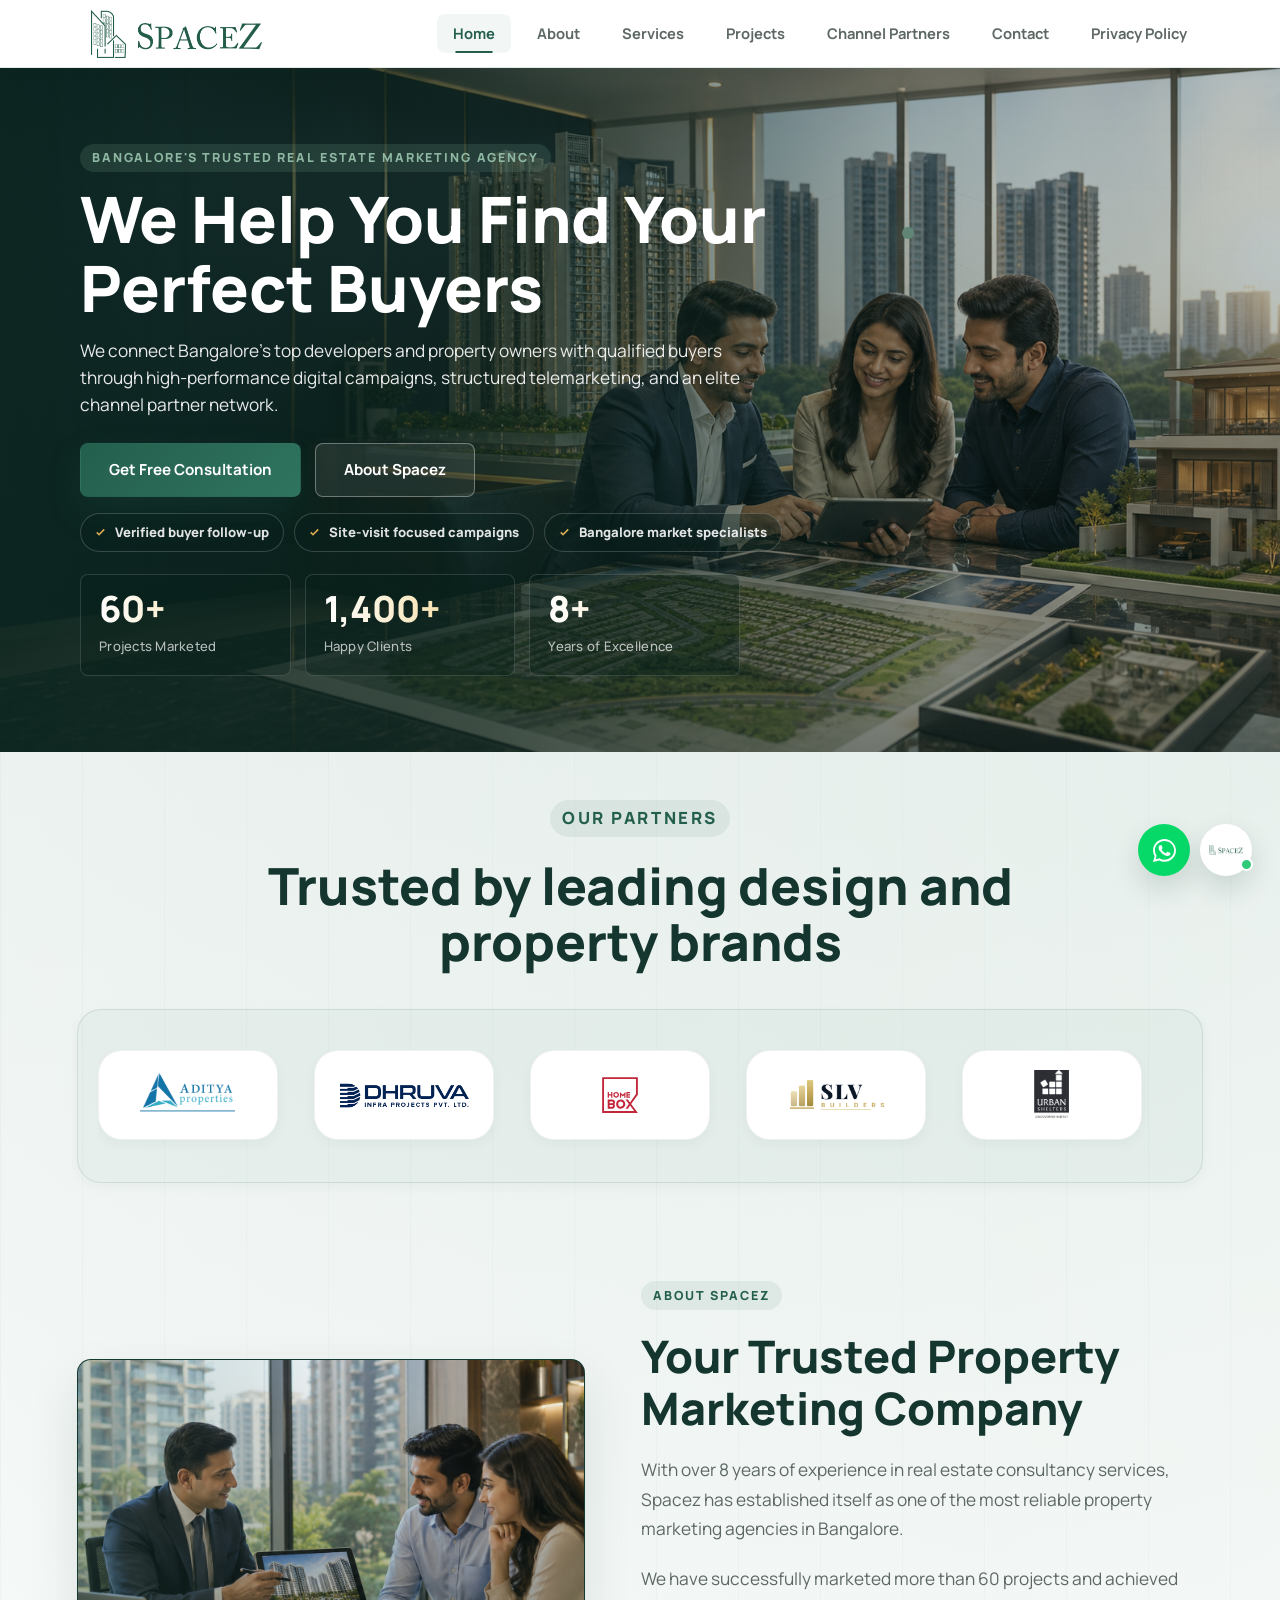
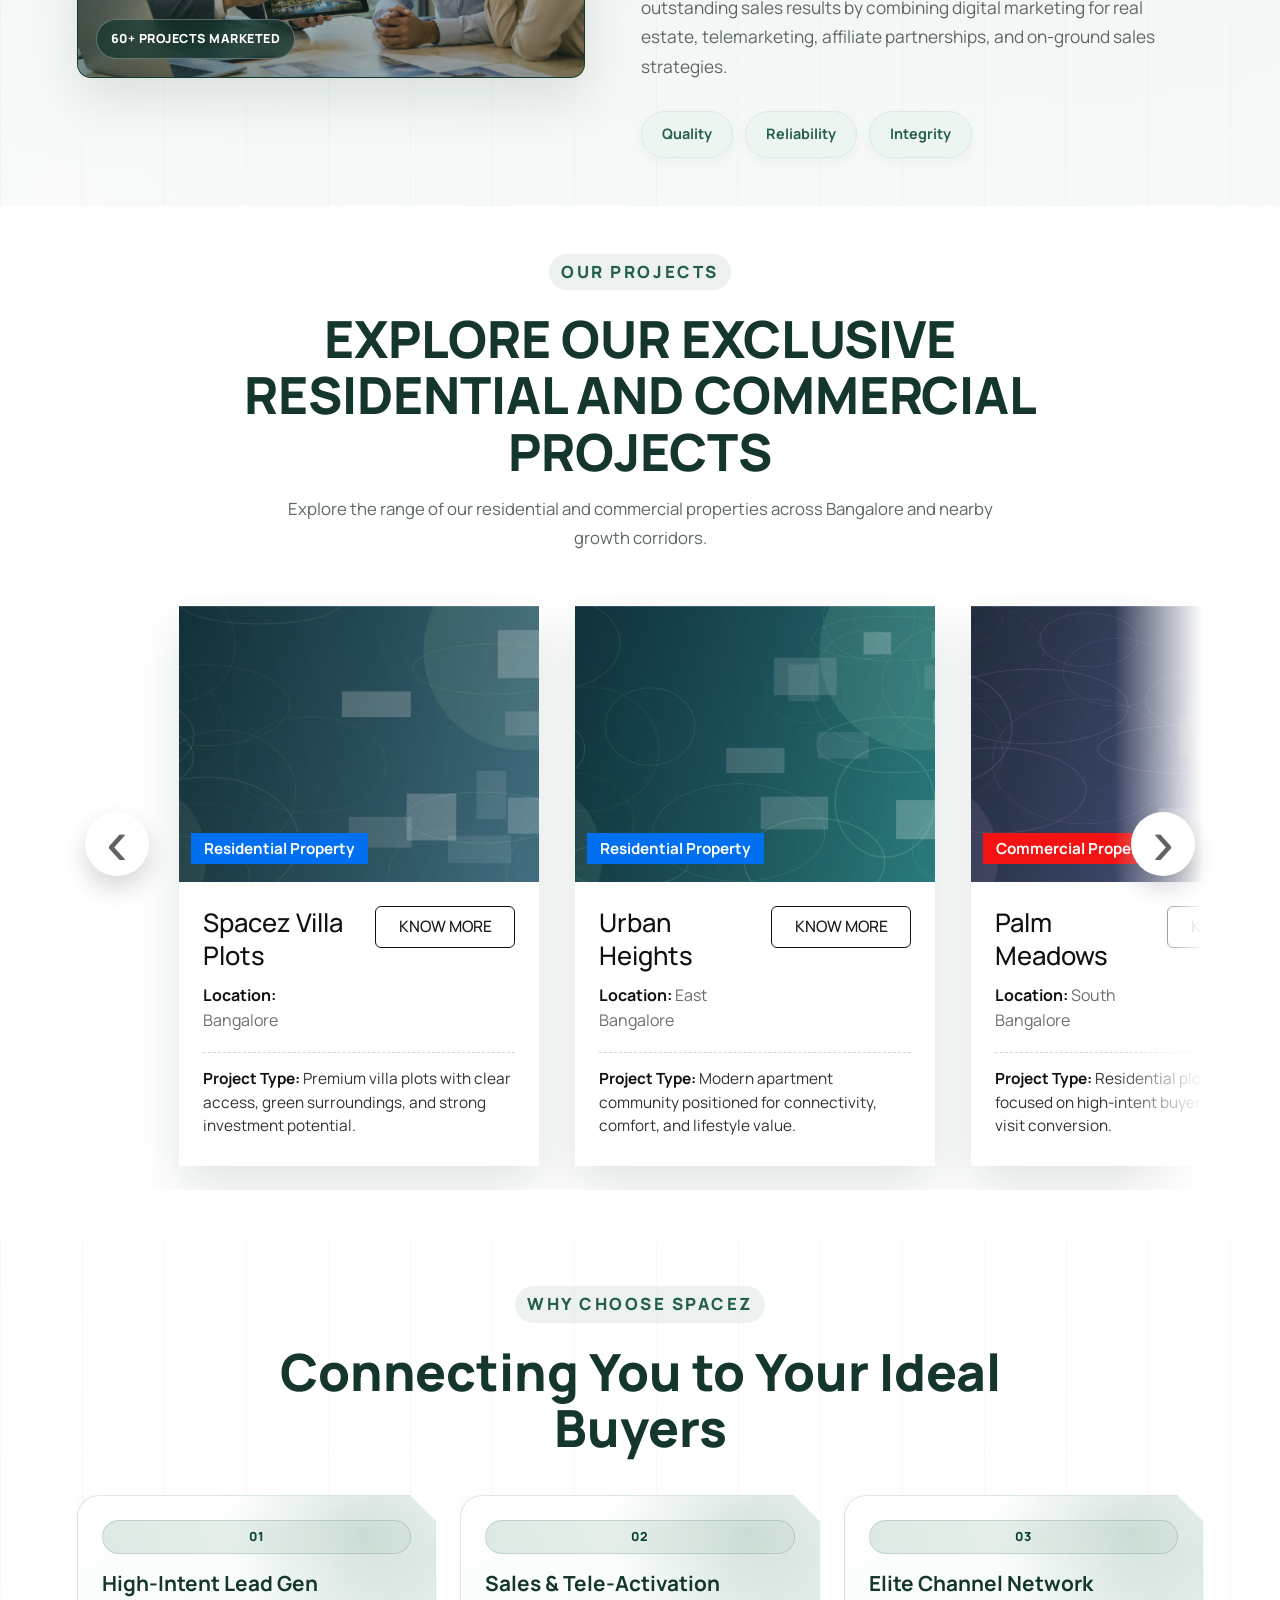
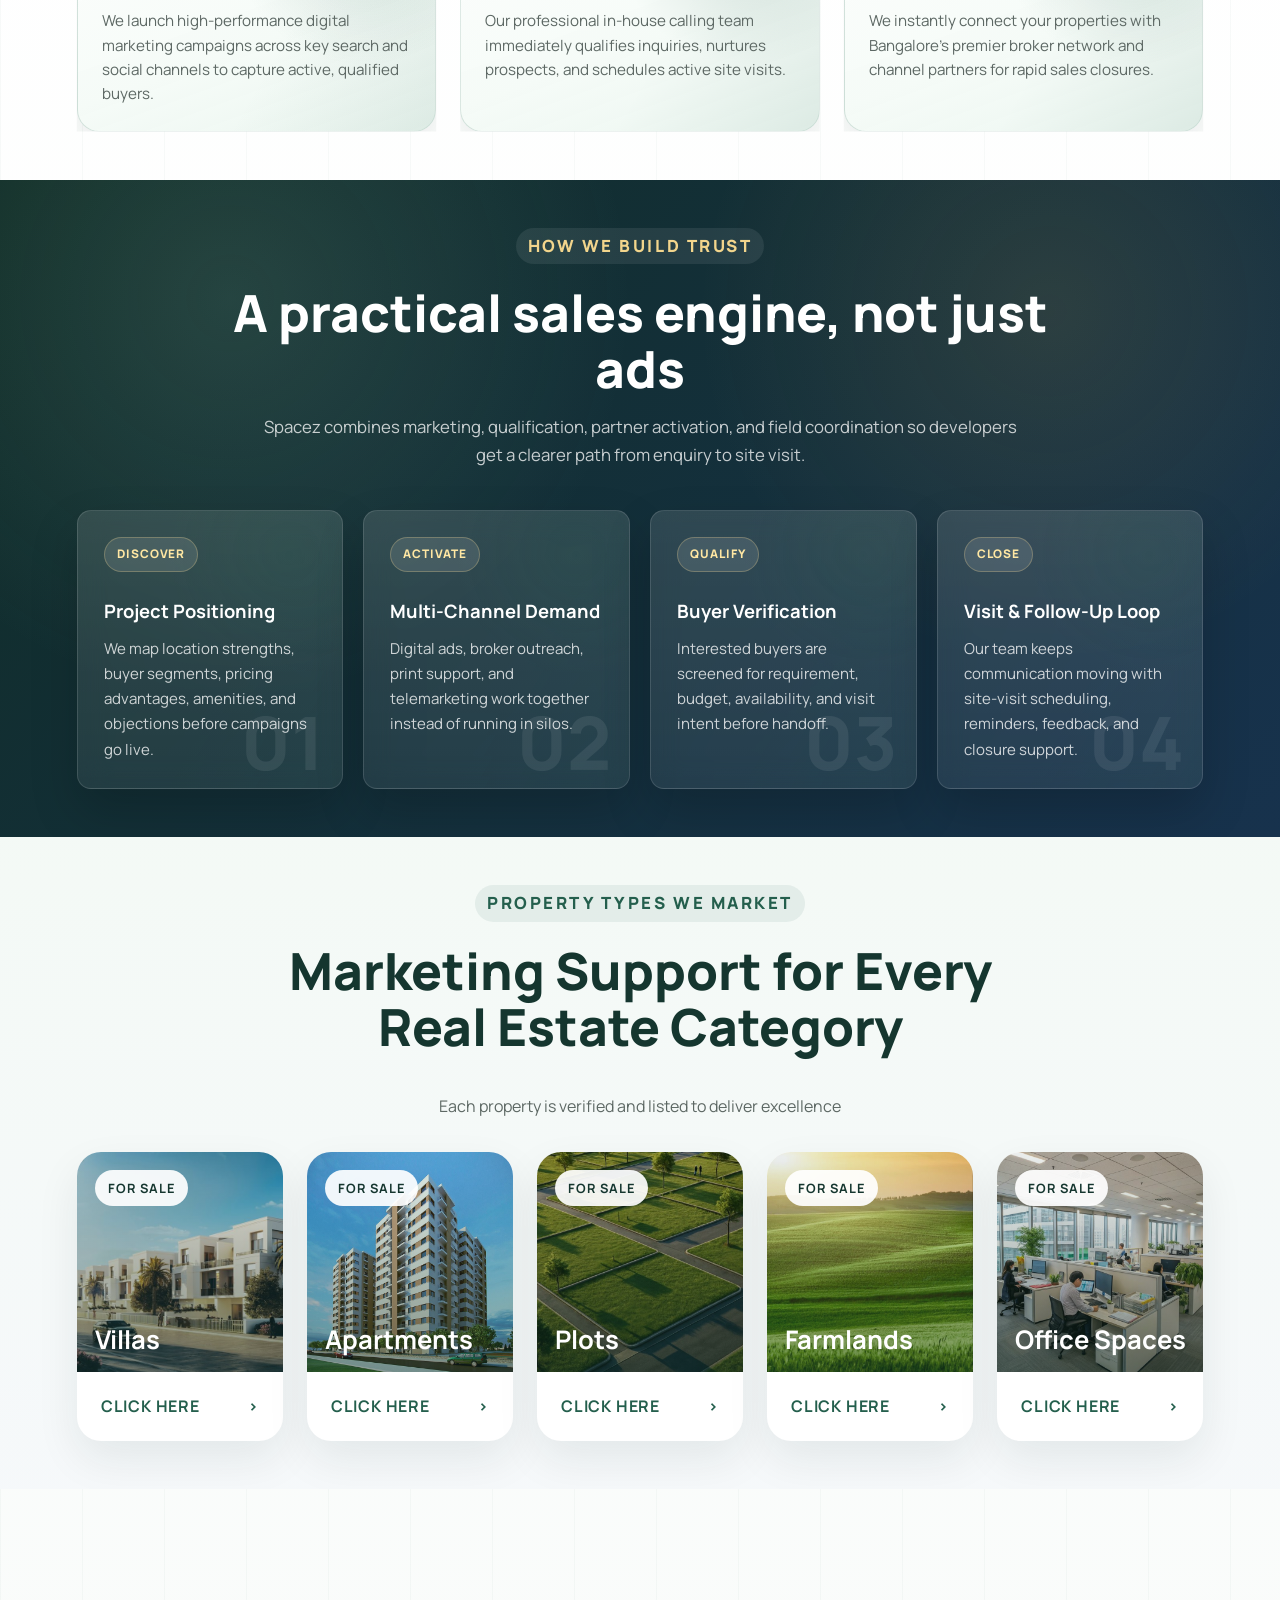
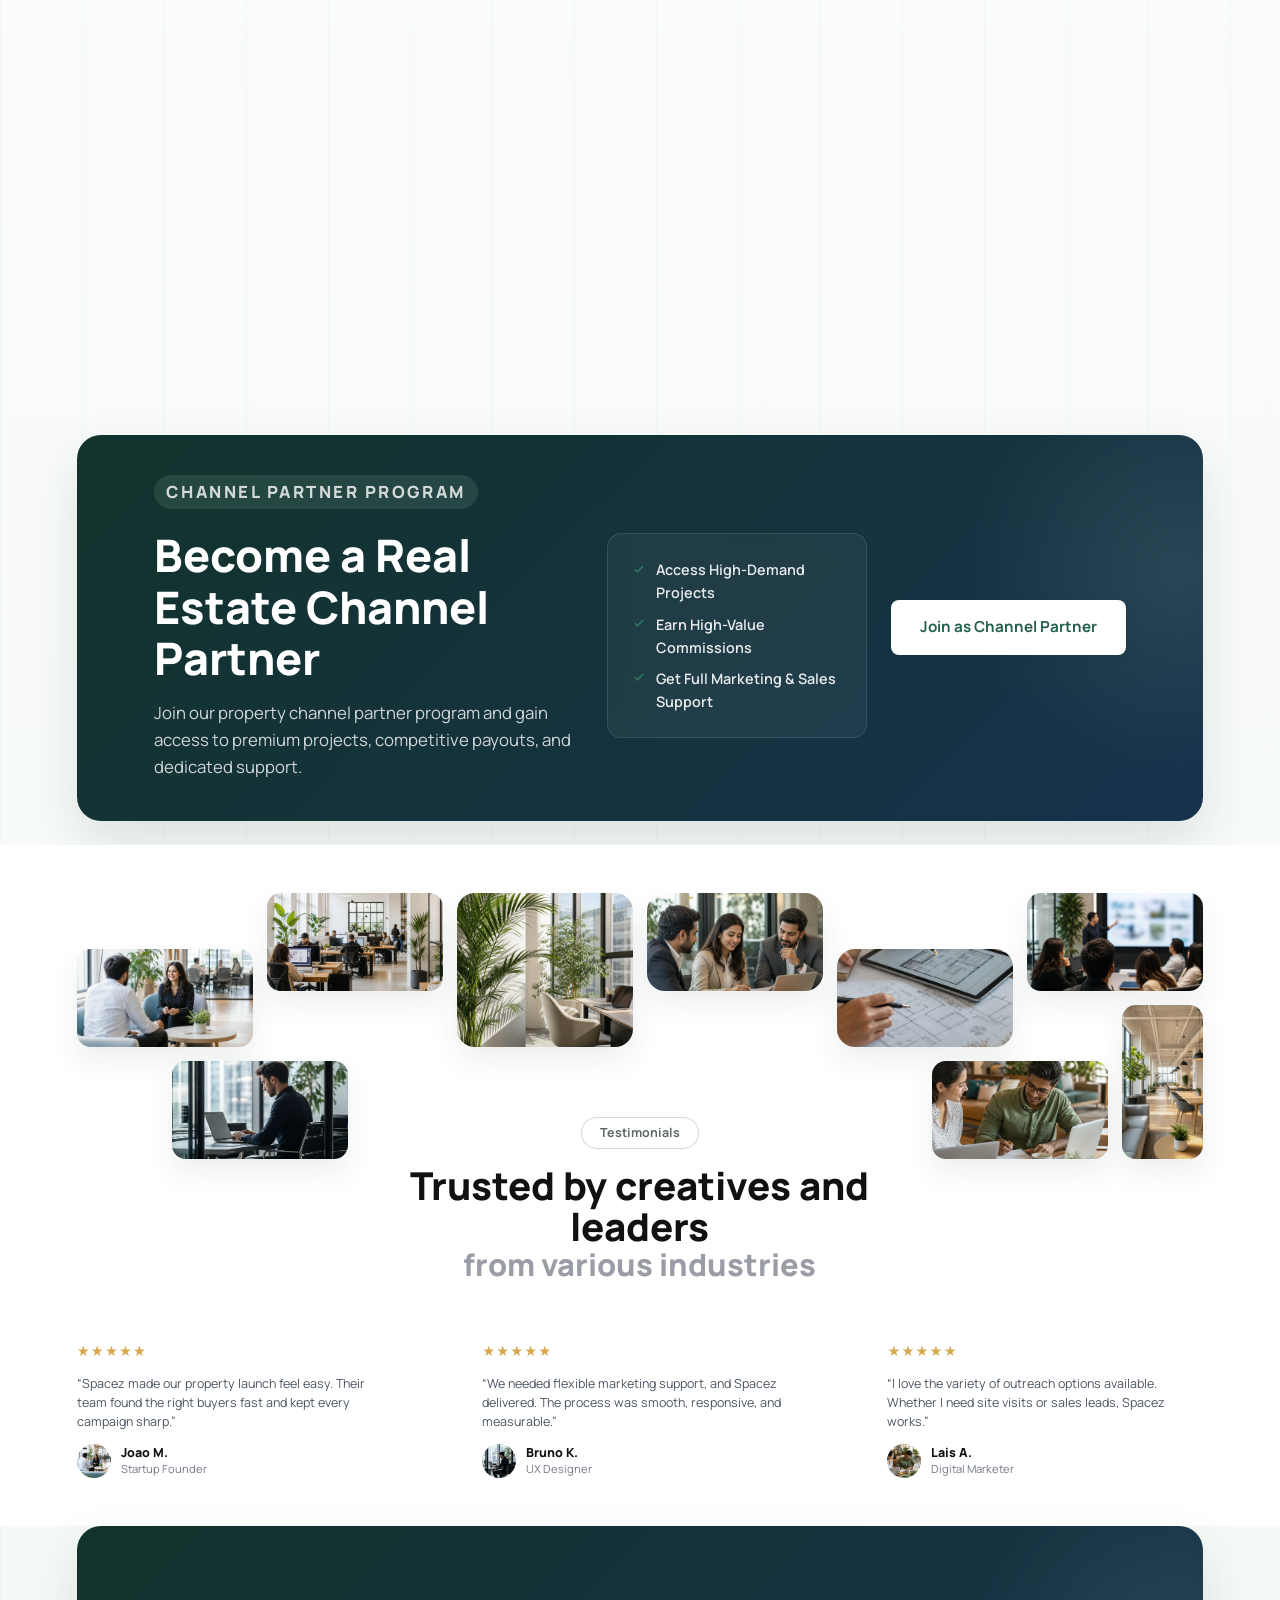
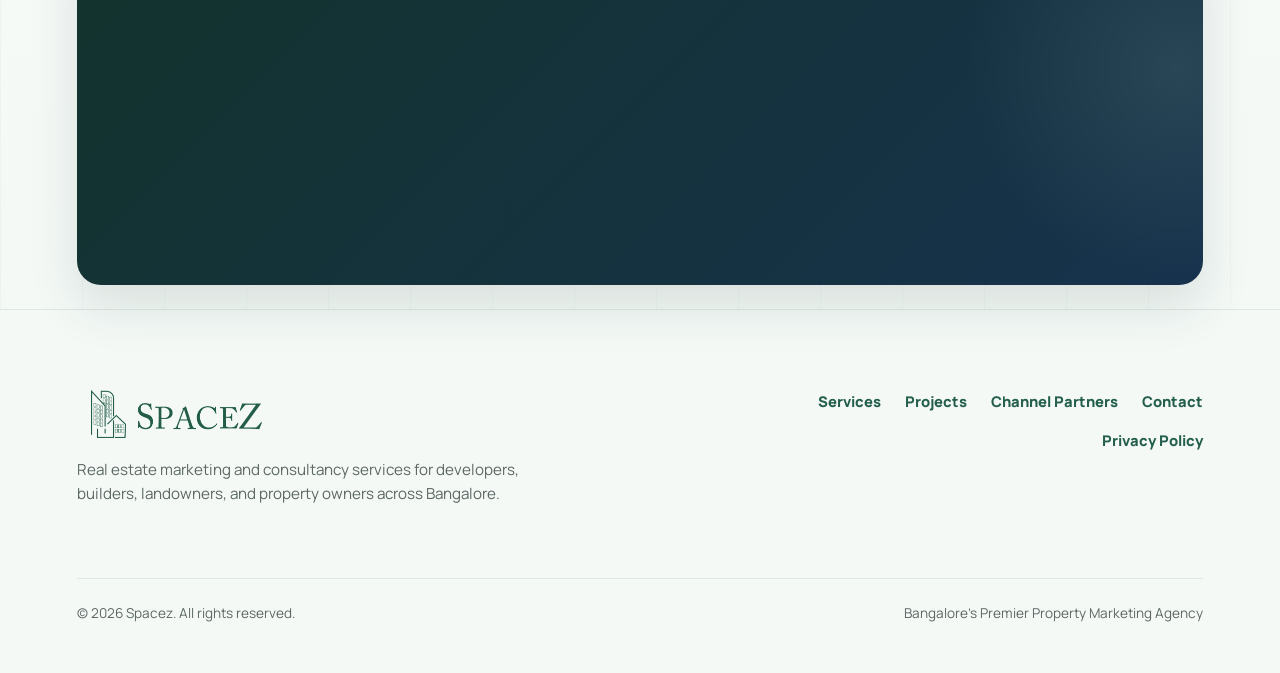
==== commit 735e787c: "Update Spacez website redesign" ====
--- a/index.html
+++ b/index.html
@@ -43,6 +43,12 @@
           <a class="btn primary" href="contact.html">Get Free Consultation</a>
           <a class="btn ghost" href="about.html">About Spacez</a>
         </div>
+
+        <div class="hero-proof" aria-label="Trust signals">
+          <span>Verified buyer follow-up</span>
+          <span>Site-visit focused campaigns</span>
+          <span>Bangalore market specialists</span>
+        </div>
         
         <div class="hero-stats" aria-label="Spacez achievements">
           <div class="hero-stats-item">
@@ -58,213 +64,6 @@
             <span>Years of Excellence</span>
           </div>
         </div>
-      </div>
-    </section>
-
-    <!-- Split Brand About Section -->
-    <section class="section split">
-      <div>
-        <p class="eyebrow dark">About Spacez</p>
-        <h2>Your Trusted Property Marketing Company</h2>
-      </div>
-      <div class="section-copy">
-        <p>With over 8 years of experience in real estate consultancy services, Spacez has established itself as one of the most reliable property marketing agencies in Bangalore.</p>
-        <p>We have successfully marketed more than 60 projects and achieved outstanding sales results by combining digital marketing for real estate, telemarketing, affiliate partnerships, and on-ground sales strategies.</p>
-        <div class="value-row">
-          <span>Quality</span>
-          <span>Reliability</span>
-          <span>Integrity</span>
-        </div>
-      </div>
-    </section>
-
-    <!-- Why Choose Spacez Feature Grid -->
-    <section class="section">
-      <div class="section-heading center">
-        <p class="eyebrow dark">Why Choose Spacez</p>
-        <h2>Connecting You to Your Ideal Buyers</h2>
-      </div>
-      <div class="card-grid">
-        <article class="feature-card">
-          <span class="card-icon">01</span>
-          <h3>High-Intent Lead Gen</h3>
-          <p>We launch high-performance digital marketing campaigns across key search and social channels to capture active, qualified buyers.</p>
-        </article>
-        <article class="feature-card">
-          <span class="card-icon">02</span>
-          <h3>Sales & Tele-Activation</h3>
-          <p>Our professional in-house calling team immediately qualifies inquiries, nurtures prospects, and schedules active site visits.</p>
-        </article>
-        <article class="feature-card">
-          <span class="card-icon">03</span>
-          <h3>Elite Channel Network</h3>
-          <p>We instantly connect your properties with Bangalore's premier broker network and channel partners for rapid sales closures.</p>
-        </article>
-      </div>
-    </section>
-
-    <!-- Property Types Section -->
-    <section class="section muted">
-      <div class="section-heading center">
-        <p class="eyebrow dark">Property Types We Market</p>
-        <h2>Marketing Support for Every Real Estate Category</h2>
-      </div>
-      <div class="property-grid">
-        <article class="property-card">
-          <h3>Apartments</h3>
-          <p>Accelerate your apartment sales. We connect builders with ready-to-move and ongoing project buyers through targeted campaigns and direct site visits.</p>
-        </article>
-        <article class="property-card">
-          <h3>Villas</h3>
-          <p>Attract luxury buyers. Our bespoke campaigns highlight exclusivity and lifestyle to match high-end villas with qualified, affluent investors.</p>
-        </article>
-        <article class="property-card">
-          <h3>Plots</h3>
-          <p>Unlock investment potential. We market premium plotted developments and residential tracts to buyers seeking long-term appreciation.</p>
-        </article>
-        <article class="property-card">
-          <h3>Farmland</h3>
-          <p>Reach managed farmland investors. We position secure, green retreat projects to urban buyers looking for high-yielding land assets.</p>
-        </article>
-      </div>
-    </section>
-
-    <!-- Projects Section -->
-    <section class="section projects-section">
-      <div class="section-heading center">
-        <p class="eyebrow dark">Our Projects</p>
-        <h2>Explore ongoing, upcoming, and completed projects</h2>
-        <p class="section-subtitle">A curated project showcase for buyers, investors, and channel partners looking for active opportunities and proven delivery.</p>
-      </div>
-
-      <div class="project-tabs">
-        <input id="projects-ongoing" name="project-status" type="radio" checked>
-        <input id="projects-upcoming" name="project-status" type="radio">
-        <input id="projects-completed" name="project-status" type="radio">
-
-        <div class="project-tab-controls" aria-label="Project status filters">
-          <label for="projects-ongoing">Ongoing Projects</label>
-          <label for="projects-upcoming">Upcoming Projects</label>
-          <label for="projects-completed">Completed Projects</label>
-        </div>
-
-        <div class="project-panel project-panel-ongoing">
-          <article class="project-card">
-            <img src="assets/hero-services.png" alt="Premium villa plot project">
-            <div class="project-card-body">
-              <span class="project-status">Ongoing</span>
-              <h3>Spacez Villa Plots</h3>
-              <p>Premium plotted development with clear access, green surroundings, and strong investment potential.</p>
-              <div class="project-meta">
-                <span>Villa Plots</span>
-                <span>Bangalore</span>
-              </div>
-              <a href="contact.html">Details</a>
-            </div>
-          </article>
-          <article class="project-card">
-            <img src="assets/hero-digital-marketing.png" alt="Urban apartment project">
-            <div class="project-card-body">
-              <span class="project-status">Ongoing</span>
-              <h3>Urban Heights</h3>
-              <p>Modern apartment community positioned for families seeking connectivity, comfort, and lifestyle value.</p>
-              <div class="project-meta">
-                <span>Apartments</span>
-                <span>East Bangalore</span>
-              </div>
-              <a href="contact.html">Details</a>
-            </div>
-          </article>
-        </div>
-
-        <div class="project-panel project-panel-upcoming">
-          <article class="project-card">
-            <img src="assets/hero-channel-partners.png" alt="Upcoming farmland project">
-            <div class="project-card-body">
-              <span class="project-status upcoming">Upcoming</span>
-              <h3>Green Acres</h3>
-              <p>Future-ready managed farm plots planned for buyers who want open land and long-term appreciation.</p>
-              <div class="project-meta">
-                <span>Farm Plots</span>
-                <span>North Bangalore</span>
-              </div>
-              <a href="contact.html">Enquire</a>
-            </div>
-          </article>
-          <article class="project-card">
-            <img src="assets/hero-print-broadcast.png" alt="Upcoming plotted development">
-            <div class="project-card-body">
-              <span class="project-status upcoming">Upcoming</span>
-              <h3>Lakeview Enclave</h3>
-              <p>Planned residential plotted layout designed for peaceful living, access roads, and future growth.</p>
-              <div class="project-meta">
-                <span>Residential Plots</span>
-                <span>Bangalore Outskirts</span>
-              </div>
-              <a href="contact.html">Enquire</a>
-            </div>
-          </article>
-        </div>
-
-        <div class="project-panel project-panel-completed">
-          <article class="project-card">
-            <img src="assets/spacez-hero.png" alt="Completed residential project">
-            <div class="project-card-body">
-              <span class="project-status completed">Completed</span>
-              <h3>Spacez County</h3>
-              <p>Delivered residential plot campaign with strong buyer response and a successful closure cycle.</p>
-              <div class="project-meta">
-                <span>Residential Plots</span>
-                <span>Completed</span>
-              </div>
-              <a href="contact.html">Details</a>
-            </div>
-          </article>
-          <article class="project-card">
-            <img src="assets/hero-about.png" alt="Completed apartment project">
-            <div class="project-card-body">
-              <span class="project-status completed">Completed</span>
-              <h3>Serenity Homes</h3>
-              <p>Completed apartment marketing assignment with qualified lead generation and sales support.</p>
-              <div class="project-meta">
-                <span>Apartments</span>
-                <span>Completed</span>
-              </div>
-              <a href="contact.html">Details</a>
-            </div>
-          </article>
-        </div>
-
-        <div class="project-section-actions">
-          <a class="btn primary" href="projects.html">View All Projects</a>
-          <a class="btn ghost-dark" href="contact.html">Enquire Now</a>
-        </div>
-      </div>
-    </section>
-
-    <!-- Marketing Channels Grid -->
-    <section class="section">
-      <div class="section-heading center">
-        <p class="eyebrow dark">Our Marketing Channels</p>
-        <h2>End-to-End Real Estate Consultancy Services</h2>
-      </div>
-      <div class="channel-list">
-        <a href="digital-marketing.html">
-          <h3>Digital Marketing</h3>
-          <span>01</span>
-        </a>
-        <a href="telemarketing.html">
-          <h3>Telemarketing Campaigns</h3>
-          <span>02</span>
-        </a>
-        <a href="print-broadcast-marketing.html">
-          <h3>Print & Broadcast</h3>
-          <span>03</span>
-        </a>
-        <a href="affiliate-marketing.html">
-          <h3>Affiliate Marketing</h3>
-          <span>04</span>
-        </a>
       </div>
     </section>
 
@@ -302,6 +101,256 @@
       </div>
     </section>
 
+    <!-- Split Brand About Section -->
+    <section class="section split about-overview">
+      <div class="about-proof-side">
+        <figure class="about-trust-image">
+          <img src="assets/about.webp" alt="Spacez real estate marketing consultation">
+        </figure>
+      </div>
+      <div class="section-copy">
+        <p class="eyebrow dark">About Spacez</p>
+        <h2>Your Trusted Property Marketing Company</h2>
+        <p>With over 8 years of experience in real estate consultancy services, Spacez has established itself as one of the most reliable property marketing agencies in Bangalore.</p>
+        <p>We have successfully marketed more than 60 projects and achieved outstanding sales results by combining digital marketing for real estate, telemarketing, affiliate partnerships, and on-ground sales strategies.</p>
+        <div class="value-row">
+          <span>Quality</span>
+          <span>Reliability</span>
+          <span>Integrity</span>
+        </div>
+      </div>
+    </section>
+
+    <!-- Featured Projects Slider -->
+    <section class="section home-project-showcase" aria-labelledby="home-projects-title">
+      <div class="section-heading center">
+        <p class="eyebrow dark">Our Projects</p>
+        <h2 id="home-projects-title">Explore Our Exclusive Residential and Commercial Projects</h2>
+        <p class="section-subtitle">Explore the range of our residential and commercial properties across Bangalore and nearby growth corridors.</p>
+      </div>
+
+      <div class="project-slider" data-project-slider>
+        <button class="project-slider-btn project-slider-btn--prev" type="button" aria-label="Previous project" data-project-prev>
+          <span aria-hidden="true">&lsaquo;</span>
+        </button>
+
+        <div class="project-slider-track" tabindex="0" aria-label="Featured project carousel">
+          <article class="showcase-project-card">
+            <figure>
+              <img src="assets/hero-services.png" alt="Spacez Villa Plots project">
+              <figcaption class="project-type project-type--residential">Residential Property</figcaption>
+            </figure>
+            <div class="showcase-project-body">
+              <div>
+                <h3>Spacez Villa Plots</h3>
+                <p class="project-location"><strong>Location:</strong> Bangalore</p>
+              </div>
+              <a class="project-know-more" href="contact.html">Know More</a>
+              <p class="project-description"><strong>Project Type:</strong> Premium villa plots with clear access, green surroundings, and strong investment potential.</p>
+            </div>
+          </article>
+
+          <article class="showcase-project-card">
+            <figure>
+              <img src="assets/hero-digital-marketing.png" alt="Urban Heights apartment project">
+              <figcaption class="project-type project-type--residential">Residential Property</figcaption>
+            </figure>
+            <div class="showcase-project-body">
+              <div>
+                <h3>Urban Heights</h3>
+                <p class="project-location"><strong>Location:</strong> East Bangalore</p>
+              </div>
+              <a class="project-know-more" href="contact.html">Know More</a>
+              <p class="project-description"><strong>Project Type:</strong> Modern apartment community positioned for connectivity, comfort, and lifestyle value.</p>
+            </div>
+          </article>
+
+          <article class="showcase-project-card">
+            <figure>
+              <img src="assets/hero-affiliate-marketing.png" alt="Palm Meadows residential plot project">
+              <figcaption class="project-type project-type--commercial">Commercial Property</figcaption>
+            </figure>
+            <div class="showcase-project-body">
+              <div>
+                <h3>Palm Meadows</h3>
+                <p class="project-location"><strong>Location:</strong> South Bangalore</p>
+              </div>
+              <a class="project-know-more" href="contact.html">Know More</a>
+              <p class="project-description"><strong>Project Type:</strong> Residential plot campaign focused on high-intent buyers and fast site visit conversion.</p>
+            </div>
+          </article>
+
+          <article class="showcase-project-card">
+            <figure>
+              <img src="assets/hero-channel-partners.png" alt="Green Acres farm plot project">
+              <figcaption class="project-type project-type--residential">Residential Property</figcaption>
+            </figure>
+            <div class="showcase-project-body">
+              <div>
+                <h3>Green Acres</h3>
+                <p class="project-location"><strong>Location:</strong> North Bangalore</p>
+              </div>
+              <a class="project-know-more" href="contact.html">Know More</a>
+              <p class="project-description"><strong>Project Type:</strong> Managed farm plots for open-land buyers and long-term appreciation.</p>
+            </div>
+          </article>
+
+          <article class="showcase-project-card">
+            <figure>
+              <img src="assets/spacez-hero.png" alt="Spacez County completed project">
+              <figcaption class="project-type project-type--commercial">Commercial Property</figcaption>
+            </figure>
+            <div class="showcase-project-body">
+              <div>
+                <h3>Spacez County</h3>
+                <p class="project-location"><strong>Location:</strong> Bangalore Outskirts</p>
+              </div>
+              <a class="project-know-more" href="contact.html">Know More</a>
+              <p class="project-description"><strong>Project Type:</strong> Completed residential plot campaign with strong buyer response and closure support.</p>
+            </div>
+          </article>
+        </div>
+
+        <button class="project-slider-btn project-slider-btn--next" type="button" aria-label="Next project" data-project-next>
+          <span aria-hidden="true">&rsaquo;</span>
+        </button>
+      </div>
+    </section>
+
+    <!-- Why Choose Spacez Feature Grid -->
+    <section class="section">
+      <div class="section-heading center">
+        <p class="eyebrow dark">Why Choose Spacez</p>
+        <h2>Connecting You to Your Ideal Buyers</h2>
+      </div>
+      <div class="card-grid">
+        <article class="feature-card">
+          <span class="card-icon">01</span>
+          <h3>High-Intent Lead Gen</h3>
+          <p>We launch high-performance digital marketing campaigns across key search and social channels to capture active, qualified buyers.</p>
+        </article>
+        <article class="feature-card">
+          <span class="card-icon">02</span>
+          <h3>Sales & Tele-Activation</h3>
+          <p>Our professional in-house calling team immediately qualifies inquiries, nurtures prospects, and schedules active site visits.</p>
+        </article>
+        <article class="feature-card">
+          <span class="card-icon">03</span>
+          <h3>Elite Channel Network</h3>
+          <p>We instantly connect your properties with Bangalore's premier broker network and channel partners for rapid sales closures.</p>
+        </article>
+      </div>
+    </section>
+
+    <!-- Method Section -->
+    <section class="section process-section">
+      <div class="section-heading center">
+        <p class="eyebrow dark">How We Build Trust</p>
+        <h2>A practical sales engine, not just ads</h2>
+        <p class="section-subtitle">Spacez combines marketing, qualification, partner activation, and field coordination so developers get a clearer path from enquiry to site visit.</p>
+      </div>
+      <div class="process-grid">
+        <article class="process-card">
+          <span>Discover</span>
+          <h3>Project Positioning</h3>
+          <p>We map location strengths, buyer segments, pricing advantages, amenities, and objections before campaigns go live.</p>
+        </article>
+        <article class="process-card">
+          <span>Activate</span>
+          <h3>Multi-Channel Demand</h3>
+          <p>Digital ads, broker outreach, print support, and telemarketing work together instead of running in silos.</p>
+        </article>
+        <article class="process-card">
+          <span>Qualify</span>
+          <h3>Buyer Verification</h3>
+          <p>Interested buyers are screened for requirement, budget, availability, and visit intent before handoff.</p>
+        </article>
+        <article class="process-card">
+          <span>Close</span>
+          <h3>Visit & Follow-Up Loop</h3>
+          <p>Our team keeps communication moving with site-visit scheduling, reminders, feedback, and closure support.</p>
+        </article>
+      </div>
+    </section>
+
+    <!-- Property Types Section -->
+    <section class="section muted">
+      <div class="section-heading center">
+        <p class="eyebrow dark">Property Types We Market</p>
+        <h2>Marketing Support for Every Real Estate Category</h2>
+      </div>
+
+      <p class="property-market-copy">Each property is verified and listed to deliver excellence</p>
+
+      <div class="property-market-grid">
+        <article class="market-card">
+          <div class="market-card-image" style="background-image:url('assets/villas.jpg');">
+            <span class="market-card-label">For Sale</span>
+            <h3>Villas</h3>
+          </div>
+          <a class="market-card-link" href="contact.html">Click here <span aria-hidden="true">›</span></a>
+        </article>
+        <article class="market-card">
+          <div class="market-card-image" style="background-image:url('assets/Apartment.jpg');">
+            <span class="market-card-label">For Sale</span>
+            <h3>Apartments</h3>
+          </div>
+          <a class="market-card-link" href="contact.html">Click here <span aria-hidden="true">›</span></a>
+        </article>
+        <article class="market-card">
+          <div class="market-card-image" style="background-image:url('assets/plots.jpg');">
+            <span class="market-card-label">For Sale</span>
+            <h3>Plots</h3>
+          </div>
+          <a class="market-card-link" href="contact.html">Click here <span aria-hidden="true">›</span></a>
+        </article>
+        <article class="market-card">
+          <div class="market-card-image" style="background-image:url('assets/farm\ lands.jpg');">
+            <span class="market-card-label">For Sale</span>
+            <h3>Farmlands</h3>
+          </div>
+          <a class="market-card-link" href="contact.html">Click here <span aria-hidden="true">›</span></a>
+        </article>
+        <article class="market-card">
+          <div class="market-card-image" style="background-image:url('assets/Office.jpg');">
+            <span class="market-card-label">For Sale</span>
+            <h3>Office Spaces</h3>
+          </div>
+          <a class="market-card-link" href="contact.html">Click here <span aria-hidden="true">›</span></a>
+        </article>
+      </div>
+    </section>
+
+    <!-- Marketing Channels Grid -->
+    <section class="section">
+      <div class="section-heading center">
+        <p class="eyebrow dark">Our Marketing Channels</p>
+        <h2>End-to-End Real Estate Consultancy Services</h2>
+      </div>
+      <div class="channel-list">
+        <a href="digital-marketing.html">
+          <img src="assets/digital-marketing-card.png" alt="Digital marketing campaign for real estate">
+          <h3>Digital Marketing</h3>
+          <span>01</span>
+        </a>
+        <a href="telemarketing.html">
+          <img src="assets/telemarketing-card.jpg" alt="Telemarketing campaign support">
+          <h3>Telemarketing Campaigns</h3>
+          <span>02</span>
+        </a>
+        <a href="print-broadcast-marketing.html">
+          <img src="assets/print-broadcast-card.jpg" alt="Print and broadcast marketing materials">
+          <h3>Print & Broadcast</h3>
+          <span>03</span>
+        </a>
+        <a href="affiliate-marketing.html">
+          <img src="assets/affiliate-marketing-card.jpg" alt="Affiliate marketing partner network">
+          <h3>Affiliate Marketing</h3>
+          <span>04</span>
+        </a>
+      </div>
+    </section>
+
     <!-- Partner Callout Box -->
     <section class="partner-callout">
       <div>
@@ -320,14 +369,56 @@
     </section>
 
     <!-- Testimonials Section -->
-    <section class="section">
-      <div class="section-heading center">
-        <p class="eyebrow dark">Testimonials</p>
-        <h2>Trusted by Developers, Investors, and Property Owners Across Bangalore</h2>
-      </div>
-      <div class="quote-panel" style="margin-left: auto; margin-right: auto;">
-        <p>"Spacez brings the discipline real estate projects need: quality leads, timely follow-up, and a partner network that understands serious buyers."</p>
-        <span>Developer Partner, Bangalore</span>
+    <section class="section testimonials-section">
+      <div class="testimonial-showcase">
+        <div class="testimonial-image-grid">
+          <div class="testimonial-photo tile-1" style="background-image:url('assets/testimonial-workspace-lounge.png');"></div>
+          <div class="testimonial-photo tile-2" style="background-image:url('assets/testimonial-workspace-desks.png');"></div>
+          <div class="testimonial-photo tile-3" style="background-image:url('assets/testimonial-workspace-meeting.png');"></div>
+          <div class="testimonial-photo tile-4" style="background-image:url('assets/testimonial-workspace-plants.png');"></div>
+          <div class="testimonial-photo tile-5" style="background-image:url('assets/testimonial-workspace-roundtable.png');"></div>
+          <div class="testimonial-photo tile-6" style="background-image:url('assets/testimonial-workspace-plans.png');"></div>
+          <div class="testimonial-photo tile-7" style="background-image:url('assets/testimonial-workspace-presentation.png');"></div>
+          <div class="testimonial-photo tile-8" style="background-image:url('assets/testimonial-workspace-cafe.png');"></div>
+          <div class="testimonial-photo tile-9" style="background-image:url('assets/testimonial-workspace-open.png');"></div>
+          <div class="testimonial-copy">
+            <span>Testimonials</span>
+            <h2>Trusted by creatives and leaders</h2>
+            <p>from various industries</p>
+          </div>
+        </div>
+
+        <div class="testimonial-card-grid">
+          <article class="testimonial-card">
+            <div class="testimonial-stars">&#9733;&#9733;&#9733;&#9733;&#9733;</div>
+            <p>&ldquo;Spacez made our property launch feel easy. Their team found the right buyers fast and kept every campaign sharp.&rdquo;</p>
+            <div class="testimonial-author">
+              <span class="testimonial-avatar" style="background-image:url('assets/testimonial-workspace-lounge.png');"></span>
+              <strong>Joao M.</strong>
+              <span>Startup Founder</span>
+            </div>
+          </article>
+
+          <article class="testimonial-card">
+            <div class="testimonial-stars">&#9733;&#9733;&#9733;&#9733;&#9733;</div>
+            <p>&ldquo;We needed flexible marketing support, and Spacez delivered. The process was smooth, responsive, and measurable.&rdquo;</p>
+            <div class="testimonial-author">
+              <span class="testimonial-avatar" style="background-image:url('assets/testimonial-workspace-meeting.png');"></span>
+              <strong>Bruno K.</strong>
+              <span>UX Designer</span>
+            </div>
+          </article>
+
+          <article class="testimonial-card">
+            <div class="testimonial-stars">&#9733;&#9733;&#9733;&#9733;&#9733;</div>
+            <p>&ldquo;I love the variety of outreach options available. Whether I need site visits or sales leads, Spacez works.&rdquo;</p>
+            <div class="testimonial-author">
+              <span class="testimonial-avatar" style="background-image:url('assets/testimonial-workspace-cafe.png');"></span>
+              <strong>Lais A.</strong>
+              <span>Digital Marketer</span>
+            </div>
+          </article>
+        </div>
       </div>
     </section>
 
--- a/styles.css
+++ b/styles.css
@@ -11,14 +11,16 @@
   --brand: #245f4d;         /* Deep Forest Green */
   --brand-light: #2f745f;   /* Accent Forest Green */
   --gold: #8fb8a3;          /* Soft Mint/Sage Accent */
+  --amber: #d6a94f;         /* Warm proof accent */
+  --navy: #17324d;          /* Credibility contrast */
   --deep: #12332c;          /* Solid Dark Slate Green */
   --deep-2: #edf5f1;        /* Light Sage Background */
   
   /* Gradients */
   --grad-primary: linear-gradient(135deg, var(--brand) 0%, var(--brand-light) 100%);
   --grad-glow: linear-gradient(135deg, var(--brand-light) 0%, var(--gold) 100%);
-  --grad-light: linear-gradient(180deg, #f7fbf9 0%, #ffffff 100%);
-  --grad-dark: linear-gradient(135deg, #15362f 0%, #245f4d 100%);
+  --grad-light: linear-gradient(180deg, #f8fbf9 0%, #ffffff 42%, #f6f8fb 100%);
+  --grad-dark: linear-gradient(135deg, #12332c 0%, #17324d 100%);
   --grad-glass: linear-gradient(135deg, rgba(255, 255, 255, 0.9) 0%, rgba(255, 255, 255, 0.7) 100%);
   --grad-card-hover: linear-gradient(180deg, #ffffff 0%, rgba(237, 245, 241, 0.4) 100%);
 
@@ -64,11 +66,16 @@
 
 body {
   margin: 0;
-  padding-top: 84px;
+  padding-top: 68px;
   font-family: var(--font-main);
   color: var(--ink);
   background-color: #ffffff;
-  background-image: var(--grad-light);
+  background-image:
+    radial-gradient(circle at 0% 0%, rgba(36, 95, 77, 0.08), transparent 34%),
+    radial-gradient(circle at 100% 8%, rgba(143, 184, 163, 0.14), transparent 28%),
+    linear-gradient(90deg, rgba(36, 95, 77, 0.03) 1px, transparent 1px),
+    linear-gradient(180deg, #fbfdfc 0%, #ffffff 42%, #f3f8f5 100%);
+  background-size: auto, auto, 82px 82px, auto;
   line-height: 1.6;
   -webkit-font-smoothing: antialiased;
   -moz-osx-font-smoothing: grayscale;
@@ -210,19 +217,40 @@
 }
 
 /* Section Headings */
-.section-heading {
+.section-heading,
+.section-head {
   max-width: 820px;
-  margin-bottom: clamp(40px, 6vw, 64px);
-}
-
-.section-heading.center {
+  margin-bottom: clamp(24px, 4vw, 40px);
+}
+
+.section-heading.center,
+.section-head.center {
   text-align: center;
   margin-left: auto;
   margin-right: auto;
 }
 
-.section-heading h2 {
+.section-heading h2,
+.section-head h2 {
   margin-top: 8px;
+  font-family: var(--font-serif);
+  font-size: clamp(2rem, 4.5vw, 3.2rem);
+  font-weight: 800;
+  line-height: 1.1;
+  color: inherit;
+  margin-bottom: 16px;
+}
+
+.section-heading p,
+.section-head p {
+  font-size: 1.05rem;
+  color: var(--muted-ink);
+  line-height: 1.7;
+}
+
+.section.dark .section-heading p,
+.section.dark .section-head p {
+  color: rgba(255, 255, 255, 0.6);
 }
 
 /* ==========================================================================
@@ -235,8 +263,8 @@
   display: flex;
   align-items: center;
   justify-content: space-between;
-  min-height: 84px;
-  padding: 12px clamp(20px, 6vw, 80px);
+  min-height: 68px;
+  padding: 8px clamp(20px, 6vw, 80px);
   background: rgba(255, 255, 255, 0.95);
   border-bottom: 1px solid rgba(36, 95, 77, 0.12);
   backdrop-filter: blur(20px);
@@ -307,13 +335,13 @@
    ========================================================================== */
 .hero {
   position: relative;
-  min-height: 80vh;
+  min-height: clamp(620px, 76vh, 760px);
   display: grid;
   align-items: center;
   overflow: hidden;
   background-color: var(--deep);
   color: #fff;
-  padding: clamp(40px, 6vw, 80px) 0;
+  padding: clamp(28px, 4vw, 52px) 0;
 }
 
 .hero-media {
@@ -322,39 +350,42 @@
   background-image: url("assets/spacez-hero.png");
   background-size: cover;
   background-position: center right;
-  opacity: 0.95;
-  transform: scale(1.05);
+  opacity: 1;
+  transform: scale(1.02);
   animation: slowZoom 25s ease-out infinite alternate;
 }
 
 .hero-overlay {
   position: absolute;
   inset: 0;
-  background: radial-gradient(circle at 80% 20%, rgba(143, 184, 163, 0.16), transparent 45%),
-              linear-gradient(90deg, rgba(18, 51, 44, 0.84) 0%, rgba(18, 51, 44, 0.66) 44%, rgba(18, 51, 44, 0.08) 100%);
+  background:
+    linear-gradient(90deg, rgba(13, 41, 35, 0.82) 0%, rgba(13, 41, 35, 0.62) 38%, rgba(13, 41, 35, 0.18) 72%, rgba(13, 41, 35, 0.08) 100%),
+    linear-gradient(180deg, rgba(13, 41, 35, 0.16) 0%, rgba(13, 41, 35, 0.34) 100%);
   z-index: 1;
 }
 
 .hero-content {
   position: relative;
   z-index: 2;
-  width: min(1200px, calc(100% - clamp(32px, 8vw, 120px)));
+  width: min(1120px, calc(100% - clamp(36px, 10vw, 160px)));
   margin: 0 auto;
   animation: fadeUp var(--transition-slow) forwards;
 }
 
 .hero-content h1 {
-  max-width: 820px;
+  max-width: 760px;
+  margin-bottom: 16px;
+  color: #ffffff;
+  font-size: clamp(2.6rem, 5vw, 4.25rem);
+  line-height: 1.08;
+}
+
+.hero-copy {
+  max-width: 660px;
+  color: rgba(255, 255, 255, 0.9);
+  font-size: clamp(1rem, 1.35vw, 1.18rem);
+  line-height: 1.55;
   margin-bottom: 24px;
-  color: #ffffff;
-}
-
-.hero-copy {
-  max-width: 650px;
-  color: rgba(255, 255, 255, 0.82);
-  font-size: clamp(1.05rem, 1.6vw, 1.25rem);
-  line-height: 1.55;
-  margin-bottom: 28px;
 }
 
 .hero-copy strong {
@@ -365,63 +396,148 @@
   display: flex;
   flex-wrap: wrap;
   gap: 14px;
-  margin-bottom: 32px;
+  margin-bottom: 16px;
+}
+
+.hero-proof {
+  display: flex;
+  flex-wrap: wrap;
+  gap: 10px;
+  max-width: 780px;
+  margin-bottom: 22px;
+}
+
+.hero-proof span {
+  position: relative;
+  display: inline-flex;
+  align-items: center;
+  min-height: 34px;
+  padding: 8px 14px 8px 34px;
+  border: 1px solid rgba(255, 255, 255, 0.18);
+  border-radius: var(--radius-full);
+  background: rgba(8, 31, 27, 0.34);
+  color: rgba(255, 255, 255, 0.88);
+  font-size: 0.82rem;
+  font-weight: 800;
+  backdrop-filter: blur(12px);
+}
+
+.hero-proof span::before {
+  content: "";
+  position: absolute;
+  left: 13px;
+  top: 50%;
+  width: 13px;
+  height: 13px;
+  transform: translateY(-50%);
+  background: var(--amber);
+  -webkit-mask: url("data:image/svg+xml,%3Csvg xmlns='http://www.w3.org/2000/svg' viewBox='0 0 16 16'%3E%3Cpath fill='black' d='M6.2 11.4 2.7 7.9l1.4-1.4 2.1 2.1 5.7-5.7 1.4 1.4-7.1 7.1Z'/%3E%3C/svg%3E") center / contain no-repeat;
+  mask: url("data:image/svg+xml,%3Csvg xmlns='http://www.w3.org/2000/svg' viewBox='0 0 16 16'%3E%3Cpath fill='black' d='M6.2 11.4 2.7 7.9l1.4-1.4 2.1 2.1 5.7-5.7 1.4 1.4-7.1 7.1Z'/%3E%3C/svg%3E") center / contain no-repeat;
 }
 
 /* Hero glassmorphic stats */
 .hero-stats {
   display: grid;
   grid-template-columns: repeat(3, minmax(0, 1fr));
-  gap: 20px;
-  max-width: 780px;
+  gap: 14px;
+  max-width: 660px;
 }
 
 .hero-stats-item {
-  padding: 24px;
-  background: rgba(255, 255, 255, 0.05);
-  border: 1px solid rgba(255, 255, 255, 0.12);
-  border-radius: var(--radius-md);
+  padding: 16px 18px;
+  background: rgba(8, 31, 27, 0.36);
+  border: 1px solid rgba(255, 255, 255, 0.14);
+  border-radius: var(--radius-sm);
   backdrop-filter: blur(12px);
   -webkit-backdrop-filter: blur(12px);
   transition: transform var(--transition-normal), border var(--transition-normal);
 }
 
 .hero-stats-item:hover {
-  transform: translateY(-5px);
+  transform: translateY(-3px);
   border-color: rgba(255, 255, 255, 0.25);
   background: rgba(255, 255, 255, 0.08);
 }
 
 .hero-stats-item strong {
   display: block;
-  font-size: clamp(1.8rem, 3.5vw, 2.5rem);
+  font-size: clamp(1.75rem, 3vw, 2.25rem);
   font-weight: 800;
   line-height: 1;
   color: #ffffff;
   margin-bottom: 6px;
-  background: linear-gradient(to right, #ffffff, var(--gold));
+  background: linear-gradient(to right, #ffffff, #f2d58c);
   -webkit-background-clip: text;
   -webkit-text-fill-color: transparent;
 }
 
 .hero-stats-item span {
-  font-size: 0.85rem;
+  font-size: 0.82rem;
   font-weight: 500;
   letter-spacing: 0.02em;
   color: rgba(255, 255, 255, 0.7);
+}
+
+.trust-snapshot {
+  display: grid;
+  grid-template-columns: repeat(4, minmax(0, 1fr));
+  gap: 1px;
+  margin: -28px clamp(20px, 6vw, 80px) 0;
+  border: 1px solid rgba(36, 95, 77, 0.12);
+  border-radius: var(--radius-lg);
+  background: rgba(36, 95, 77, 0.12);
+  box-shadow: var(--shadow-lg);
+  overflow: hidden;
+  position: relative;
+  z-index: 5;
+}
+
+.trust-snapshot article {
+  min-height: 190px;
+  padding: 24px;
+  background:
+    linear-gradient(180deg, rgba(255, 255, 255, 0.96), rgba(249, 252, 250, 0.96)),
+    #ffffff;
+}
+
+.trust-kicker {
+  display: inline-flex;
+  align-items: center;
+  justify-content: center;
+  width: 38px;
+  height: 38px;
+  margin-bottom: 18px;
+  border-radius: var(--radius-sm);
+  background: rgba(214, 169, 79, 0.16);
+  color: #8a6422;
+  font-size: 0.78rem;
+  font-weight: 900;
+}
+
+.trust-snapshot h3 {
+  margin-bottom: 10px;
+  font-size: 1.12rem;
+}
+
+.trust-snapshot p {
+  color: var(--muted-ink);
+  font-size: 0.92rem;
+  line-height: 1.65;
 }
 
 /* ==========================================================================
    General Section Design
    ========================================================================== */
 .section {
-  padding: clamp(40px, 6vw, 80px) clamp(20px, 6vw, 80px);
+  padding: clamp(24px, 4vw, 48px) clamp(20px, 6vw, 80px);
   position: relative;
   overflow: hidden;
 }
 
 .section.muted {
-  background-color: var(--soft);
+  background:
+    linear-gradient(180deg, rgba(244, 249, 246, 0.92), rgba(246, 248, 251, 0.92)),
+    var(--soft);
 }
 
 .split {
@@ -429,12 +545,80 @@
   grid-template-columns: minmax(0, 0.95fr) minmax(0, 1.05fr);
   gap: clamp(24px, 5vw, 56px);
   align-items: center;
+}
+
+.about-proof-side {
+  display: grid;
+  align-content: start;
+  justify-items: start;
+}
+
+.about-overview {
+  align-items: center;
+}
+
+.about-overview .section-copy {
+  padding-top: 0;
+}
+
+.about-trust-image {
+  position: relative;
+  margin: 0;
+  border-radius: var(--radius-md);
+  overflow: hidden;
+  border: 1px solid rgba(36, 95, 77, 0.14);
+  box-shadow: var(--shadow-lg);
+  background: var(--deep);
+}
+
+.about-trust-image::before {
+  content: "";
+  position: absolute;
+  inset: 0;
+  z-index: 1;
+  background:
+    linear-gradient(180deg, rgba(18, 51, 44, 0.02), rgba(18, 51, 44, 0.34)),
+    linear-gradient(90deg, rgba(36, 95, 77, 0.18), transparent 48%);
+  pointer-events: none;
+}
+
+.about-trust-image::after {
+  content: "60+ projects marketed";
+  position: absolute;
+  left: 18px;
+  bottom: 18px;
+  z-index: 2;
+  padding: 9px 14px;
+  border: 1px solid rgba(255, 255, 255, 0.28);
+  border-radius: var(--radius-full);
+  color: #ffffff;
+  background: rgba(18, 51, 44, 0.68);
+  backdrop-filter: blur(10px);
+  font-size: 0.78rem;
+  font-weight: 900;
+  letter-spacing: 0.04em;
+  text-transform: uppercase;
+}
+
+.about-trust-image img {
+  width: 100%;
+  aspect-ratio: 16 / 10;
+  object-fit: cover;
+  transition: transform var(--transition-slow);
+}
+
+.about-trust-image:hover img {
+  transform: scale(1.04);
 }
 
 .section-copy {
   color: var(--muted-ink);
   font-size: 1.08rem;
   line-height: 1.7;
+}
+
+.section-copy h2 {
+  margin-bottom: 22px;
 }
 
 .section-copy p:not(:last-child) {
@@ -548,6 +732,19 @@
     grid-template-columns: 1fr;
   }
 
+  .trust-snapshot,
+  .process-grid {
+    grid-template-columns: repeat(2, minmax(0, 1fr));
+  }
+
+  .testimonial-grid {
+    grid-template-columns: 1fr;
+  }
+
+  .testimonial-grid .quote-panel {
+    grid-row: auto;
+  }
+
   .card-grid,
   .property-grid,
   .channel-list {
@@ -577,7 +774,7 @@
 }
 
 .metric {
-  padding: 48px clamp(24px, 4vw, 54px);
+  padding: 32px clamp(24px, 4vw, 54px);
   text-align: center;
   position: relative;
   background-color: var(--deep);
@@ -620,12 +817,12 @@
    ========================================================================== */
 .card-grid {
   display: grid;
-  grid-template-columns: repeat(3, minmax(0, 1fr));
+  grid-template-columns: repeat(12, minmax(0, 1fr));
   gap: 24px;
 }
 
 .card-grid.five {
-  grid-template-columns: repeat(5, minmax(0, 1fr));
+  grid-template-columns: repeat(12, minmax(0, 1fr));
 }
 
 .feature-card,
@@ -634,29 +831,73 @@
 .contact-panel,
 .contact-form {
   position: relative;
-  background: #ffffff;
-  border: 1px solid var(--line);
-  border-radius: var(--radius-md);
-  box-shadow: var(--shadow-sm);
-  transition: all var(--transition-normal);
+  border: 1px solid rgba(36, 95, 77, 0.16);
+  border-radius: 22px;
+  background:
+    linear-gradient(160deg, rgba(255, 255, 255, 0.97) 0%, rgba(245, 251, 247, 0.98) 58%, rgba(235, 246, 240, 0.95) 100%);
+  box-shadow: 0 18px 42px rgba(17, 52, 44, 0.1);
+  transition: transform var(--transition-normal), box-shadow var(--transition-normal), border-color var(--transition-normal);
   overflow: hidden;
 }
 
 .feature-card,
 .property-card,
 .service-block {
-  padding: 32px;
+  padding: 24px;
   display: flex;
   flex-direction: column;
+  isolation: isolate;
+  clip-path: polygon(0 0, calc(100% - 26px) 0, 100% 26px, 100% 100%, 0 100%);
+}
+
+.feature-card {
+  grid-column: span 4;
+}
+
+.card-grid.five .feature-card {
+  grid-column: span 3;
+}
+
+.feature-card:nth-child(4n + 1) {
+  transform: translateY(4px);
+}
+
+.feature-card:nth-child(4n + 3) {
+  transform: translateY(-4px);
+}
+
+.feature-card::before,
+.property-card::before,
+.service-block::before,
+.process-card::before,
+.quote-card::before {
+  content: "";
+  position: absolute;
+  inset: 0;
+  background:
+    radial-gradient(circle at 80% 16%, rgba(36, 95, 77, 0.16) 0%, transparent 38%),
+    linear-gradient(120deg, transparent 58%, rgba(36, 95, 77, 0.08));
+  opacity: 1;
+  transition: opacity var(--transition-normal), transform var(--transition-normal);
+  pointer-events: none;
+  z-index: -1;
 }
 
 .feature-card:hover,
 .property-card:hover,
 .service-block:hover {
-  transform: translateY(-6px);
-  border-color: var(--gold);
-  background-image: var(--grad-card-hover);
-  box-shadow: var(--shadow-lg);
+  transform: translateY(-8px) scale(1.01);
+  border-color: rgba(36, 95, 77, 0.38);
+  box-shadow: 0 26px 54px rgba(17, 52, 44, 0.17);
+}
+
+.feature-card:hover::before,
+.property-card:hover::before,
+.service-block:hover::before,
+.process-card:hover::before,
+.quote-card:hover::before {
+  opacity: 1;
+  transform: scale(1.04);
 }
 
 .feature-card h3,
@@ -680,14 +921,16 @@
   display: inline-flex;
   align-items: center;
   justify-content: center;
-  width: 46px;
-  height: 46px;
-  border-radius: var(--radius-sm);
-  color: var(--brand);
-  background: var(--deep-2);
+  min-width: 54px;
+  height: 34px;
+  border-radius: var(--radius-full);
+  color: #0f3e33;
+  background: linear-gradient(90deg, rgba(143, 184, 163, 0.28), rgba(143, 184, 163, 0.1));
+  border: 1px solid rgba(36, 95, 77, 0.18);
   font-weight: 800;
-  font-size: 1.05rem;
-  margin-bottom: 24px;
+  font-size: 0.78rem;
+  letter-spacing: 0.08em;
+  margin-bottom: 16px;
   transition: all var(--transition-normal);
 }
 
@@ -696,7 +939,7 @@
 .service-block:hover .card-icon {
   background: var(--brand);
   color: #ffffff;
-  transform: scale(1.05);
+  transform: translateY(-2px);
   box-shadow: var(--shadow-sm);
 }
 
@@ -705,12 +948,13 @@
    ========================================================================== */
 .property-grid {
   display: grid;
-  grid-template-columns: repeat(4, minmax(0, 1fr));
+  grid-template-columns: repeat(12, minmax(0, 1fr));
   gap: 24px;
 }
 
 .property-card {
   height: 100%;
+  grid-column: span 3;
 }
 
 .property-card h3 {
@@ -735,12 +979,465 @@
   width: 64px;
 }
 
+.property-market-tabs {
+  display: inline-flex;
+  gap: 10px;
+  margin: 0 auto 24px;
+  padding: 8px;
+  border: 1px solid rgba(36, 95, 77, 0.18);
+  border-radius: 999px;
+  background: rgba(255, 255, 255, 0.7);
+}
+
+.market-tab {
+  border: none;
+  background: transparent;
+  padding: 12px 18px;
+  border-radius: 999px;
+  color: var(--ink);
+  font-weight: 700;
+  cursor: pointer;
+  transition: background var(--transition-fast), color var(--transition-fast);
+}
+
+.market-tab.active,
+.market-tab:hover {
+  background: rgba(36, 95, 77, 0.12);
+  color: var(--brand);
+}
+
+.property-market-copy {
+  max-width: 760px;
+  margin: 0 auto 32px;
+  text-align: center;
+  color: var(--muted-ink);
+  font-size: 1rem;
+}
+
+.property-market-grid {
+  display: grid;
+  grid-template-columns: repeat(5, minmax(0, 1fr));
+  gap: 24px;
+}
+
+.market-card {
+  display: grid;
+  grid-template-rows: minmax(220px, 1fr) auto;
+  border-radius: 24px;
+  overflow: hidden;
+  background: #ffffff;
+  box-shadow: 0 18px 44px rgba(15, 38, 34, 0.08);
+  transition: transform var(--transition-normal), box-shadow var(--transition-normal);
+}
+
+.market-card:hover {
+  transform: translateY(-8px);
+  box-shadow: 0 28px 62px rgba(15, 38, 34, 0.14);
+}
+
+.market-card-image {
+  position: relative;
+  min-height: 220px;
+  background-size: cover;
+  background-position: center;
+}
+
+.market-card-image::after {
+  content: '';
+  position: absolute;
+  inset: 0;
+  background: linear-gradient(180deg, rgba(18, 51, 44, 0.08) 0%, rgba(18, 51, 44, 0.48) 100%);
+}
+
+.market-card-label {
+  position: absolute;
+  top: 18px;
+  left: 18px;
+  z-index: 1;
+  padding: 8px 13px;
+  border-radius: 999px;
+  background: rgba(255, 255, 255, 0.92);
+  color: var(--ink);
+  font-size: 0.8rem;
+  font-weight: 700;
+  letter-spacing: 0.08em;
+  text-transform: uppercase;
+}
+
+.market-card-image h3 {
+  position: absolute;
+  left: 18px;
+  bottom: 18px;
+  z-index: 1;
+  margin: 0;
+  color: #ffffff;
+  font-size: clamp(1.4rem, 2vw, 1.9rem);
+  line-height: 1.05;
+}
+
+.market-card-link {
+  display: flex;
+  align-items: center;
+  justify-content: space-between;
+  gap: 12px;
+  padding: 22px 24px;
+  color: var(--brand);
+  font-weight: 700;
+  text-transform: uppercase;
+  letter-spacing: 0.05em;
+  transition: color var(--transition-fast);
+}
+
+.market-card-link span {
+  display: inline-flex;
+  align-items: center;
+  justify-content: center;
+  transition: transform var(--transition-fast);
+}
+
+.market-card:hover .market-card-link span {
+  transform: translateX(3px);
+}
+
+@media (max-width: 1150px) {
+  .property-market-grid {
+    grid-template-columns: repeat(3, minmax(0, 1fr));
+  }
+}
+
+@media (max-width: 860px) {
+  .property-market-grid {
+    grid-template-columns: repeat(2, minmax(0, 1fr));
+  }
+}
+
+@media (max-width: 680px) {
+  .property-market-tabs {
+    width: 100%;
+    justify-content: center;
+    flex-wrap: wrap;
+  }
+
+  .property-market-grid {
+    grid-template-columns: 1fr;
+  }
+}
+
+.process-section {
+  background:
+    radial-gradient(circle at 18% 18%, rgba(143, 184, 163, 0.16), transparent 34%),
+    radial-gradient(circle at 82% 20%, rgba(214, 169, 79, 0.12), transparent 30%),
+    linear-gradient(135deg, #102d27 0%, #17324d 100%);
+  color: #ffffff;
+  isolation: isolate;
+}
+
+.process-section .eyebrow.dark {
+  color: #f2d58c;
+  background: rgba(255, 255, 255, 0.08);
+}
+
+.process-section h2 {
+  color: #ffffff;
+}
+
+.process-section .section-subtitle {
+  color: rgba(255, 255, 255, 0.76);
+}
+
+.process-grid {
+  display: grid;
+  grid-template-columns: repeat(4, minmax(0, 1fr));
+  gap: 20px;
+  max-width: 1180px;
+  margin: 0 auto;
+  counter-reset: process;
+}
+
+.process-card {
+  position: relative;
+  min-height: 250px;
+  padding: 26px;
+  border: 1px solid rgba(255, 255, 255, 0.13);
+  border-radius: var(--radius-md);
+  background:
+    linear-gradient(180deg, rgba(255, 255, 255, 0.12), rgba(255, 255, 255, 0.07));
+  box-shadow: 0 22px 48px rgba(0, 0, 0, 0.18);
+  backdrop-filter: blur(14px);
+  overflow: hidden;
+  transition: all var(--transition-normal);
+}
+
+.process-card:hover {
+  transform: translateY(-6px);
+  border-color: rgba(242, 213, 140, 0.42);
+  background:
+    linear-gradient(180deg, rgba(255, 255, 255, 0.16), rgba(255, 255, 255, 0.09));
+  box-shadow: 0 28px 60px rgba(0, 0, 0, 0.25);
+}
+
+.process-card::after {
+  counter-increment: process;
+  content: "0" counter(process);
+  position: absolute;
+  right: 18px;
+  bottom: 8px;
+  color: rgba(255, 255, 255, 0.08);
+  font-size: 4.6rem;
+  font-weight: 900;
+  line-height: 1;
+}
+
+.process-card span {
+  display: inline-flex;
+  margin-bottom: 28px;
+  padding: 7px 12px;
+  border-radius: var(--radius-full);
+  color: #ffe7a3;
+  background: rgba(255, 255, 255, 0.11);
+  border: 1px solid rgba(242, 213, 140, 0.28);
+  font-size: 0.74rem;
+  font-weight: 900;
+  letter-spacing: 0.08em;
+  text-transform: uppercase;
+}
+
+.process-card h3 {
+  margin-bottom: 12px;
+  color: #ffffff;
+  font-size: 1.15rem;
+}
+
+.process-card p {
+  position: relative;
+  z-index: 1;
+  color: rgba(255, 255, 255, 0.78);
+  font-size: 0.94rem;
+  line-height: 1.68;
+}
+
 .section-subtitle {
   max-width: 760px;
   margin: 16px auto 0;
   color: var(--muted-ink);
   font-size: 1.05rem;
   line-height: 1.7;
+}
+
+/* ==========================================================================
+   Home Project Showcase Slider
+   ========================================================================== */
+.home-project-showcase {
+  background: #ffffff;
+  overflow: hidden;
+}
+
+.home-project-showcase .section-heading {
+  margin-bottom: 42px;
+}
+
+.home-project-showcase h2 {
+  max-width: 1120px;
+  margin-left: auto;
+  margin-right: auto;
+  text-transform: uppercase;
+  letter-spacing: 0;
+}
+
+.project-slider {
+  position: relative;
+  max-width: 1320px;
+  margin: 0 auto;
+}
+
+.project-slider::before,
+.project-slider::after {
+  content: "";
+  position: absolute;
+  top: 0;
+  bottom: 0;
+  z-index: 2;
+  width: clamp(42px, 7vw, 110px);
+  pointer-events: none;
+}
+
+.project-slider::before {
+  left: 0;
+  background: linear-gradient(90deg, #ffffff 0%, rgba(255, 255, 255, 0) 100%);
+}
+
+.project-slider::after {
+  right: 0;
+  background: linear-gradient(270deg, #ffffff 0%, rgba(255, 255, 255, 0) 100%);
+}
+
+.project-slider-track {
+  display: grid;
+  grid-auto-flow: column;
+  grid-auto-columns: minmax(360px, 46%);
+  gap: 36px;
+  overflow-x: auto;
+  overflow-y: hidden;
+  padding: 12px clamp(52px, 8vw, 124px) 24px;
+  scroll-behavior: smooth;
+  scroll-snap-type: x mandatory;
+  scrollbar-width: none;
+}
+
+.project-slider-track::-webkit-scrollbar {
+  display: none;
+}
+
+.showcase-project-card {
+  display: grid;
+  grid-template-rows: minmax(270px, 1fr) auto;
+  min-height: 560px;
+  overflow: hidden;
+  background: #ffffff;
+  box-shadow: 0 20px 46px rgba(20, 45, 39, 0.12);
+  scroll-snap-align: center;
+  transition: transform var(--transition-normal), box-shadow var(--transition-normal);
+}
+
+.showcase-project-card:hover {
+  transform: translateY(-6px);
+  box-shadow: 0 26px 62px rgba(20, 45, 39, 0.17);
+}
+
+.showcase-project-card figure {
+  position: relative;
+  min-height: 270px;
+  margin: 0;
+  overflow: hidden;
+}
+
+.showcase-project-card img {
+  width: 100%;
+  height: 100%;
+  min-height: 270px;
+  object-fit: cover;
+  transition: transform var(--transition-slow);
+}
+
+.showcase-project-card:hover img {
+  transform: scale(1.04);
+}
+
+.project-type {
+  position: absolute;
+  left: 12px;
+  bottom: 18px;
+  padding: 8px 13px;
+  color: #ffffff;
+  font-size: 0.95rem;
+  font-weight: 700;
+  line-height: 1;
+}
+
+.project-type--commercial {
+  background: #f31313;
+}
+
+.project-type--residential {
+  background: #006ff0;
+}
+
+.showcase-project-body {
+  display: grid;
+  grid-template-columns: minmax(0, 1fr) auto;
+  gap: 18px 22px;
+  padding: 24px 24px 28px;
+  background: #ffffff;
+}
+
+.showcase-project-body h3 {
+  margin: 0 0 10px;
+  color: #101010;
+  font-size: clamp(1.35rem, 2vw, 1.75rem);
+  font-weight: 500;
+}
+
+.project-location {
+  margin: 0;
+  color: #6e6e6e;
+  font-size: 1rem;
+}
+
+.project-location strong,
+.project-description strong {
+  color: #111111;
+}
+
+.project-know-more {
+  align-self: start;
+  min-width: 140px;
+  padding: 12px 16px;
+  border: 1px solid #111111;
+  border-radius: 6px;
+  color: #1a1a1a;
+  background: #ffffff;
+  font-size: 0.98rem;
+  font-weight: 500;
+  line-height: 1;
+  text-align: center;
+  text-transform: uppercase;
+  transition: all var(--transition-fast);
+}
+
+.project-know-more:hover {
+  color: #ffffff;
+  background: var(--brand);
+  border-color: var(--brand);
+}
+
+.project-description {
+  grid-column: 1 / -1;
+  margin: 0;
+  padding-top: 14px;
+  border-top: 1px dashed rgba(0, 0, 0, 0.16);
+  color: #323232;
+  font-size: 0.96rem;
+  line-height: 1.55;
+}
+
+.project-slider-btn {
+  position: absolute;
+  top: 42%;
+  z-index: 3;
+  display: inline-flex;
+  align-items: center;
+  justify-content: center;
+  width: 64px;
+  height: 64px;
+  border: 0;
+  border-radius: 50%;
+  color: #626262;
+  background: #ffffff;
+  box-shadow: 0 12px 26px rgba(0, 0, 0, 0.16);
+  cursor: pointer;
+  transform: translateY(-50%);
+  transition: all var(--transition-fast);
+}
+
+.project-slider-btn:hover {
+  color: var(--brand);
+  transform: translateY(-50%) scale(1.04);
+}
+
+.project-slider-btn span {
+  display: block;
+  margin-top: -4px;
+  font-size: 4rem;
+  font-weight: 300;
+  line-height: 0.7;
+}
+
+.project-slider-btn--prev {
+  left: 8px;
+}
+
+.project-slider-btn--next {
+  right: 8px;
 }
 
 /* ==========================================================================
@@ -921,10 +1618,10 @@
 .check-list {
   list-style: none;
   padding: 0;
-  margin: 20px 0 0;
+  margin: 16px 0 0;
   font-size: 0.9rem;
   display: grid;
-  gap: 12px;
+  gap: 8px;
 }
 
 .property-card ul li,
@@ -953,57 +1650,85 @@
    ========================================================================== */
 .channel-list {
   display: grid;
-  grid-template-columns: repeat(4, minmax(0, 1fr));
+  grid-template-columns: repeat(12, minmax(0, 1fr));
   gap: 20px;
 }
 
 .channel-list a {
   position: relative;
-  min-height: 140px;
+  min-height: 240px;
   display: flex;
   flex-direction: column;
   justify-content: space-between;
   padding: 28px;
-  border-radius: var(--radius-md);
+  border-radius: 24px;
   color: #fff;
-  background: var(--grad-primary);
-  box-shadow: var(--shadow-sm);
+  background: var(--deep);
+  box-shadow: 0 20px 44px rgba(12, 40, 34, 0.2);
   overflow: hidden;
   transition: all var(--transition-normal);
   z-index: 1;
+  grid-column: span 3;
+  clip-path: polygon(0 0, calc(100% - 24px) 0, 100% 24px, 100% 100%, 0 100%);
+}
+
+.channel-list a img {
+  position: absolute;
+  inset: 0;
+  z-index: -3;
+  width: 100%;
+  height: 100%;
+  object-fit: cover;
+  filter: brightness(1.18) saturate(1.08) contrast(1.03);
+  transform: scale(1.02);
+  transition: transform var(--transition-slow), filter var(--transition-normal);
 }
 
 .channel-list a::before {
   content: '';
   position: absolute;
   inset: 0;
-  background: var(--grad-glow);
-  opacity: 0;
+  z-index: -2;
+  background:
+    linear-gradient(180deg, rgba(18, 51, 44, 0.24) 0%, rgba(18, 51, 44, 0.46) 100%),
+    linear-gradient(90deg, rgba(18, 51, 44, 0.38), rgba(18, 51, 44, 0.08));
+  transition: background var(--transition-normal);
+}
+
+.channel-list a::after {
+  content: "";
+  position: absolute;
+  inset: 1px;
   z-index: -1;
-  transition: opacity var(--transition-normal);
+  border: 1px solid rgba(255, 255, 255, 0.2);
+  border-radius: 23px;
+  pointer-events: none;
 }
 
 .channel-list a:hover {
-  transform: translateY(-5px);
-  box-shadow: var(--shadow-glow);
-}
-
-.channel-list a:hover::before {
-  opacity: 1;
+  transform: translateY(-6px) scale(1.01);
+  box-shadow: 0 28px 52px rgba(12, 40, 34, 0.3);
+}
+
+.channel-list a:hover img {
+  filter: brightness(1.26) saturate(1.14) contrast(1.04);
+  transform: scale(1.1);
 }
 
 .channel-list a span {
-  font-size: 1.45rem;
+  font-size: 1.7rem;
   font-weight: 800;
-  opacity: 0.35;
+  color: rgba(255, 255, 255, 0.62);
   align-self: flex-end;
 }
 
 .channel-list a h3 {
-  font-size: 1.15rem;
+  max-width: 260px;
+  font-size: clamp(1.25rem, 2vw, 1.55rem);
   font-weight: 800;
   color: #fff;
   margin: 0;
+  text-shadow: 0 2px 14px rgba(0, 0, 0, 0.28);
 }
 
 /* ==========================================================================
@@ -1013,16 +1738,16 @@
 .final-cta {
   display: grid;
   grid-template-columns: minmax(0, 1.3fr) minmax(260px, 0.7fr) auto;
-  gap: 32px;
+  gap: 24px;
   align-items: center;
-  padding: clamp(32px, 5vw, 56px) clamp(24px, 6vw, 80px);
+  padding: clamp(24px, 4vw, 40px) clamp(24px, 6vw, 80px);
   border-radius: var(--radius-lg);
   color: #fff;
   background: var(--grad-dark);
   position: relative;
   overflow: hidden;
   box-shadow: var(--shadow-lg);
-  margin: 0 clamp(20px, 6vw, 80px) 32px;
+  margin: 0 clamp(20px, 6vw, 80px) 24px;
 }
 
 .partner-callout::before,
@@ -1073,14 +1798,63 @@
    ========================================================================== */
 .quote-panel {
   max-width: 960px;
-  padding: 36px;
-  margin-top: 28px;
+  padding: 24px;
+  margin-top: 18px;
   background: #ffffff;
   border: 1px solid var(--line);
   border-left: 6px solid var(--brand);
   border-radius: var(--radius-md);
   box-shadow: var(--shadow-md);
   position: relative;
+}
+
+.testimonial-grid {
+  display: grid;
+  grid-template-columns: minmax(0, 1.2fr) minmax(260px, 0.8fr);
+  gap: 20px;
+  max-width: 1120px;
+  margin: 0 auto;
+}
+
+.testimonial-grid .quote-panel {
+  grid-row: span 2;
+  margin-top: 0;
+}
+
+.quote-card {
+  position: relative;
+  min-height: 190px;
+  padding: 24px;
+  border: 1px solid rgba(36, 95, 77, 0.14);
+  border-radius: 20px;
+  background:
+    linear-gradient(150deg, #ffffff 0%, #f6fbf8 62%, #edf5f1 100%);
+  box-shadow: 0 16px 36px rgba(17, 52, 44, 0.11);
+  overflow: hidden;
+  transition: all var(--transition-normal);
+}
+
+.quote-card:hover {
+  transform: translateY(-6px);
+  border-color: rgba(36, 95, 77, 0.32);
+  box-shadow: 0 24px 46px rgba(17, 52, 44, 0.16);
+}
+
+.quote-card p {
+  margin-bottom: 20px;
+  color: var(--ink);
+  font-size: 1rem;
+  font-weight: 650;
+  line-height: 1.7;
+}
+
+.quote-card span {
+  display: block;
+  color: var(--brand);
+  font-size: 0.8rem;
+  font-weight: 900;
+  letter-spacing: 0.08em;
+  text-transform: uppercase;
 }
 
 .quote-panel::after {
@@ -1112,14 +1886,280 @@
   letter-spacing: 0.05em;
 }
 
-/* ==========================================================================
-   Subpages Inner Hero System
-   ========================================================================== */
-.about-intro-grid {
-  display: grid;
-  grid-template-columns: 1.05fr 0.95fr;
-  gap: clamp(32px, 4vw, 60px);
+.testimonials-section {
+  background: #ffffff;
+}
+
+.testimonials-section .testimonial-showcase {
+  display: grid;
+  gap: clamp(34px, 5vw, 56px);
+  max-width: 1180px;
+  margin: 0 auto;
+}
+
+.testimonial-image-grid {
+  position: relative;
+  display: grid;
+  grid-template-columns: repeat(12, minmax(0, 1fr));
+  grid-template-rows: repeat(7, 42px);
+  gap: 14px;
+  min-height: 390px;
+  align-items: stretch;
+}
+
+.testimonial-photo {
+  border-radius: 14px;
+  background-size: cover;
+  background-position: center;
+  box-shadow: 0 14px 28px rgba(21, 54, 47, 0.08);
+  overflow: hidden;
+}
+
+.testimonial-photo::before {
+  content: '';
+  display: block;
+  width: 100%;
+  height: 100%;
+  background: linear-gradient(180deg, rgba(255, 255, 255, 0.03), rgba(18, 51, 44, 0.08));
+}
+
+.testimonial-photo.tile-1 {
+  grid-column: 1 / 3;
+  grid-row: 2 / 4;
+}
+
+.testimonial-photo.tile-2 {
+  grid-column: 3 / 5;
+  grid-row: 1 / 3;
+}
+
+.testimonial-photo.tile-3 {
+  grid-column: 2 / 4;
+  grid-row: 4 / 6;
+}
+
+.testimonial-photo.tile-4 {
+  grid-column: 5 / 7;
+  grid-row: 1 / 4;
+  border-radius: 18px;
+}
+
+.testimonial-photo.tile-5 {
+  grid-column: 7 / 9;
+  grid-row: 1 / 3;
+  border-radius: 18px;
+}
+
+.testimonial-photo.tile-6 {
+  grid-column: 9 / 11;
+  grid-row: 2 / 4;
+  border-radius: 18px;
+}
+
+.testimonial-photo.tile-7 {
+  grid-column: 11 / 13;
+  grid-row: 1 / 3;
+}
+
+.testimonial-photo.tile-8 {
+  grid-column: 10 / 12;
+  grid-row: 4 / 6;
+}
+
+.testimonial-photo.tile-9 {
+  grid-column: 12 / 13;
+  grid-row: 3 / 6;
+}
+
+.testimonial-copy {
+  grid-column: 4 / 10;
+  grid-row: 5 / 8;
+  align-self: start;
+  justify-self: center;
+  width: min(540px, 100%);
+  text-align: center;
+  z-index: 2;
+}
+
+.testimonial-copy span {
+  display: inline-flex;
   align-items: center;
+  justify-content: center;
+  padding: 5px 18px;
+  margin-bottom: 16px;
+  border: 1px solid rgba(21, 54, 47, 0.18);
+  border-radius: var(--radius-full);
+  background: rgba(255, 255, 255, 0.92);
+  color: var(--muted-ink);
+  font-size: 0.78rem;
+  font-weight: 700;
+}
+
+.testimonial-copy h2 {
+  margin: 0;
+  color: #111111;
+  font-size: clamp(1.8rem, 3vw, 2.65rem);
+  line-height: 1.08;
+  letter-spacing: 0;
+}
+
+.testimonial-copy p {
+  margin: 0;
+  color: #9a9ca6;
+  font-size: clamp(1.45rem, 2.4vw, 2.15rem);
+  font-weight: 800;
+  line-height: 1.1;
+}
+
+.testimonial-card-grid {
+  display: grid;
+  grid-template-columns: repeat(3, minmax(0, 1fr));
+  gap: clamp(28px, 7vw, 110px);
+}
+
+.testimonial-card {
+  display: flex;
+  flex-direction: column;
+  gap: 12px;
+  padding: 0;
+  background: transparent;
+  border: 0;
+  box-shadow: none;
+}
+
+.testimonial-stars {
+  color: #d6a94f;
+  font-size: 0.9rem;
+  letter-spacing: 0.08em;
+}
+
+.testimonial-card p {
+  margin: 0;
+  color: #4b5560;
+  font-size: 0.78rem;
+  line-height: 1.55;
+}
+
+.testimonial-author {
+  display: grid;
+  grid-template-columns: 34px 1fr;
+  column-gap: 10px;
+  align-items: center;
+}
+
+.testimonial-avatar {
+  grid-row: span 2;
+  width: 34px;
+  height: 34px;
+  border-radius: 50%;
+  background-size: cover;
+  background-position: center;
+}
+
+.testimonial-author strong {
+  color: #111111;
+  font-size: 0.78rem;
+  font-weight: 800;
+  line-height: 1.1;
+}
+
+.testimonial-author span:not(.testimonial-avatar) {
+  color: #737985;
+  font-size: 0.7rem;
+  line-height: 1.1;
+}
+
+@media (max-width: 980px) {
+  .testimonial-image-grid {
+    grid-template-rows: repeat(8, 40px);
+    min-height: 460px;
+  }
+
+  .testimonial-photo.tile-1 {
+    grid-column: 1 / 4;
+    grid-row: 1 / 3;
+  }
+
+  .testimonial-photo.tile-2 {
+    grid-column: 4 / 7;
+    grid-row: 1 / 3;
+  }
+
+  .testimonial-photo.tile-3 {
+    grid-column: 1 / 4;
+    grid-row: 3 / 5;
+  }
+
+  .testimonial-photo.tile-4 {
+    grid-column: 7 / 10;
+    grid-row: 1 / 3;
+  }
+
+  .testimonial-photo.tile-5 {
+    grid-column: 10 / 13;
+    grid-row: 1 / 3;
+  }
+
+  .testimonial-photo.tile-6 {
+    grid-column: 1 / 4;
+    grid-row: 5 / 8;
+  }
+
+  .testimonial-photo.tile-7 {
+    grid-column: 10 / 13;
+    grid-row: 4 / 6;
+  }
+
+  .testimonial-photo.tile-8 {
+    grid-column: 7 / 10;
+    grid-row: 5 / 7;
+  }
+
+  .testimonial-photo.tile-9 {
+    grid-column: 10 / 13;
+    grid-row: 6 / 8;
+  }
+
+  .testimonial-copy {
+    grid-column: 3 / 11;
+    grid-row: 4 / 7;
+  }
+
+  .testimonial-card-grid {
+    grid-template-columns: 1fr;
+    gap: 28px;
+    max-width: 560px;
+    margin: 0 auto;
+  }
+}
+
+@media (max-width: 620px) {
+  .testimonial-image-grid {
+    display: flex;
+    min-height: auto;
+    flex-wrap: wrap;
+    justify-content: center;
+    gap: 10px;
+  }
+
+  .testimonial-photo {
+    width: calc(33.333% - 10px);
+    min-width: 92px;
+    height: 118px;
+  }
+
+  .testimonial-photo.tile-4,
+  .testimonial-photo.tile-5,
+  .testimonial-photo.tile-6 {
+    height: 148px;
+  }
+
+  .testimonial-copy {
+    order: -1;
+    flex: 0 0 100%;
+    width: 100%;
+    margin-bottom: 8px;
+  }
 }
 
 .about-intro-media img {
@@ -1127,7 +2167,7 @@
   border-radius: var(--radius-lg);
   box-shadow: var(--shadow-lg);
   object-fit: cover;
-  min-height: 420px;
+  min-height: 360px;
 }
 
 .about-intro-copy h2 {
@@ -1135,11 +2175,11 @@
 }
 
 .about-benefits {
-  margin: 28px 0 32px;
+  margin: 20px 0 24px;
   padding: 0;
   list-style: none;
   display: grid;
-  gap: 14px;
+  gap: 10px;
 }
 
 .about-benefits li {
@@ -1166,7 +2206,7 @@
 .about-values-layout {
   display: grid;
   grid-template-columns: 1fr 1fr;
-  gap: 30px;
+  gap: 20px;
   align-items: center;
 }
 
@@ -1176,7 +2216,7 @@
   border-radius: var(--radius-lg);
   box-shadow: var(--shadow-lg);
   object-fit: cover;
-  min-height: 320px;
+  min-height: 260px;
 }
 
 .about-block-copy h2 {
@@ -1198,8 +2238,8 @@
 }
 
 .about-value-card {
-  padding: 30px;
-  min-height: 240px;
+  padding: 24px;
+  min-height: 200px;
 }
 
 .about-value-card h3 {
@@ -1211,15 +2251,291 @@
   margin-top: 12px;
 }
 
+.about-hero-redesign .about-hero-content {
+  max-width: 860px;
+}
+
+.about-hero-proof {
+  display: flex;
+  flex-wrap: wrap;
+  gap: 10px;
+  margin-top: 28px;
+}
+
+.about-hero-proof span {
+  display: inline-flex;
+  align-items: center;
+  min-height: 38px;
+  padding: 9px 15px;
+  border: 1px solid rgba(255, 255, 255, 0.22);
+  border-radius: var(--radius-full);
+  color: #ffffff;
+  background: rgba(255, 255, 255, 0.1);
+  backdrop-filter: blur(12px);
+  font-size: 0.85rem;
+  font-weight: 800;
+}
+
+.about-story-grid,
+.about-focus-grid {
+  display: grid;
+  grid-template-columns: minmax(0, 0.92fr) minmax(0, 1.08fr);
+  gap: clamp(28px, 5vw, 70px);
+  align-items: center;
+  max-width: 1180px;
+  margin: 0 auto;
+}
+
+.about-story-copy {
+  color: var(--muted-ink);
+  font-size: 1.04rem;
+  line-height: 1.75;
+}
+
+.about-story-copy h2 {
+  margin: 0 0 20px;
+  color: var(--ink);
+}
+
+.about-story-copy p {
+  margin: 0 0 18px;
+}
+
+.about-story-copy .btn {
+  margin-top: 8px;
+}
+
+.about-story-media,
+.about-focus-image {
+  position: relative;
+  overflow: hidden;
+  border-radius: 28px;
+  border: 1px solid rgba(36, 95, 77, 0.12);
+  background: var(--deep);
+  box-shadow: 0 28px 70px rgba(21, 54, 47, 0.14);
+}
+
+.about-story-media img,
+.about-focus-image img {
+  display: block;
+  width: 100%;
+  min-height: 460px;
+  object-fit: cover;
+}
+
+.about-story-media::before,
+.about-focus-image::before {
+  content: "";
+  position: absolute;
+  inset: 0;
+  z-index: 1;
+  background: linear-gradient(180deg, rgba(18, 51, 44, 0), rgba(18, 51, 44, 0.34));
+  pointer-events: none;
+}
+
+.about-media-note {
+  position: absolute;
+  left: 22px;
+  right: 22px;
+  bottom: 22px;
+  z-index: 2;
+  display: grid;
+  gap: 4px;
+  padding: 18px 20px;
+  border: 1px solid rgba(255, 255, 255, 0.24);
+  border-radius: 18px;
+  color: #ffffff;
+  background: rgba(18, 51, 44, 0.7);
+  backdrop-filter: blur(14px);
+}
+
+.about-media-note strong {
+  font-size: 1rem;
+}
+
+.about-media-note span {
+  color: rgba(255, 255, 255, 0.78);
+  font-size: 0.88rem;
+  line-height: 1.5;
+}
+
+.about-metrics-band {
+  display: grid;
+  grid-template-columns: repeat(4, minmax(0, 1fr));
+  max-width: 1180px;
+  margin: 0 auto clamp(24px, 4vw, 48px);
+  border-block: 1px solid rgba(36, 95, 77, 0.14);
+  background: #ffffff;
+}
+
+.about-metrics-band article {
+  display: grid;
+  gap: 8px;
+  padding: clamp(24px, 4vw, 42px);
+  border-right: 1px solid rgba(36, 95, 77, 0.12);
+}
+
+.about-metrics-band article:last-child {
+  border-right: 0;
+}
+
+.about-metrics-band strong {
+  color: var(--brand);
+  font-size: clamp(2.2rem, 4vw, 3.8rem);
+  line-height: 1;
+}
+
+.about-metrics-band span {
+  color: var(--muted-ink);
+  font-size: 0.92rem;
+  font-weight: 700;
+  line-height: 1.45;
+}
+
+.about-method-grid,
+.about-values-redesign-grid {
+  display: grid;
+  grid-template-columns: repeat(4, minmax(0, 1fr));
+  gap: 18px;
+  max-width: 1180px;
+  margin: 0 auto;
+}
+
+.about-method-grid article,
+.about-values-redesign-grid article {
+  position: relative;
+  min-height: 250px;
+  padding: 26px;
+  border: 1px solid rgba(36, 95, 77, 0.12);
+  border-radius: 22px;
+  background: #ffffff;
+  box-shadow: 0 18px 42px rgba(21, 54, 47, 0.08);
+  overflow: hidden;
+}
+
+.about-method-grid article::after,
+.about-values-redesign-grid article::after {
+  content: "";
+  position: absolute;
+  right: -42px;
+  top: -42px;
+  width: 120px;
+  height: 120px;
+  border-radius: 50%;
+  background: rgba(143, 184, 163, 0.16);
+}
+
+.about-method-grid span,
+.about-values-redesign-grid span {
+  display: inline-flex;
+  margin-bottom: 28px;
+  color: var(--brand);
+  font-size: 0.8rem;
+  font-weight: 900;
+  letter-spacing: 0.1em;
+  text-transform: uppercase;
+}
+
+.about-method-grid h3,
+.about-values-redesign-grid h3 {
+  margin: 0 0 12px;
+  color: var(--ink);
+  font-size: 1.25rem;
+}
+
+.about-method-grid p,
+.about-values-redesign-grid p {
+  margin: 0;
+  color: var(--muted-ink);
+  font-size: 0.95rem;
+  line-height: 1.7;
+}
+
+.about-focus-grid {
+  grid-template-columns: minmax(0, 0.95fr) minmax(0, 1.05fr);
+}
+
+.about-focus-cards {
+  display: grid;
+  gap: 18px;
+}
+
+.about-focus-cards article,
+.about-promise-panel {
+  padding: clamp(26px, 4vw, 42px);
+  border: 1px solid rgba(36, 95, 77, 0.12);
+  border-radius: 26px;
+  background:
+    linear-gradient(150deg, #ffffff 0%, #f7fbf9 70%, #edf5f1 100%);
+  box-shadow: 0 18px 44px rgba(21, 54, 47, 0.08);
+}
+
+.about-focus-cards h2 {
+  margin: 0 0 14px;
+  font-size: clamp(1.55rem, 2.5vw, 2.15rem);
+}
+
+.about-focus-cards p:not(.eyebrow),
+.about-promise-panel p:not(.eyebrow) {
+  margin: 0;
+  color: var(--muted-ink);
+  font-size: 1rem;
+  line-height: 1.7;
+}
+
+.about-values-redesign-grid {
+  grid-template-columns: repeat(3, minmax(0, 1fr));
+}
+
+.about-values-redesign-grid article {
+  min-height: 230px;
+}
+
+.about-partners-section .partner-marquee {
+  margin-top: 8px;
+}
+
+.about-promise-panel {
+  max-width: 980px;
+  margin: 0 auto;
+  text-align: center;
+}
+
+.about-promise-panel h2 {
+  max-width: 760px;
+  margin: 0 auto 16px;
+}
+
+.about-promise-panel p:not(.eyebrow) {
+  max-width: 760px;
+  margin: 0 auto;
+}
+
 @media (max-width: 980px) {
   .about-intro-grid,
-  .about-values-layout {
+  .about-values-layout,
+  .about-story-grid,
+  .about-focus-grid {
     grid-template-columns: 1fr;
   }
 
   .about-intro-media img,
   .about-values-media img {
     min-height: 240px;
+  }
+
+  .about-trust-image img {
+    max-height: 360px;
+  }
+
+  .about-metrics-band,
+  .about-method-grid,
+  .about-values-redesign-grid {
+    grid-template-columns: repeat(2, minmax(0, 1fr));
+  }
+
+  .about-focus-image {
+    order: 2;
   }
 }
 
@@ -1227,6 +2543,35 @@
   .about-benefits {
     margin: 22px 0 24px;
     gap: 12px;
+  }
+
+  .about-hero-proof span {
+    width: 100%;
+  }
+
+  .about-story-media img,
+  .about-focus-image img {
+    min-height: 300px;
+  }
+
+  .about-metrics-band,
+  .about-method-grid,
+  .about-values-redesign-grid {
+    grid-template-columns: 1fr;
+  }
+
+  .about-metrics-band article {
+    border-right: 0;
+    border-bottom: 1px solid rgba(36, 95, 77, 0.12);
+  }
+
+  .about-metrics-band article:last-child {
+    border-bottom: 0;
+  }
+
+  .about-method-grid article,
+  .about-values-redesign-grid article {
+    min-height: auto;
   }
 }
 
@@ -1237,8 +2582,8 @@
   position: relative;
   display: flex;
   align-items: center;
-  min-height: clamp(460px, 74vh, 760px);
-  padding: clamp(72px, 10vw, 126px) clamp(20px, 6vw, 80px) clamp(56px, 7vw, 96px);
+  min-height: clamp(320px, 50vh, 500px);
+  padding: clamp(48px, 6vw, 80px) clamp(20px, 6vw, 80px) clamp(36px, 5vw, 60px);
   color: #fff;
   background-color: var(--deep);
   background-image: linear-gradient(90deg, rgba(18, 51, 44, 0.92), rgba(18, 51, 44, 0.7));
@@ -1270,7 +2615,7 @@
 }
 
 .about-hero::before {
-  background-image: url("assets/hero-about.png");
+  background-image: url("assets/about-hero-residential.jpg");
 }
 
 .services-hero::before {
@@ -1278,7 +2623,14 @@
 }
 
 .projects-hero::before {
-  background-image: url("assets/hero-services.png");
+  background-image: url("assets/projects-hero-residential.jpg");
+  opacity: 0.62;
+}
+
+.projects-hero::after {
+  background:
+    radial-gradient(circle at 78% 20%, rgba(143, 184, 163, 0.12), transparent 32%),
+    linear-gradient(90deg, rgba(18, 51, 44, 0.62) 0%, rgba(18, 51, 44, 0.38) 54%, rgba(18, 51, 44, 0.08) 100%);
 }
 
 .channel-partners-hero::before {
@@ -1337,8 +2689,8 @@
   inset: 0;
   z-index: 1;
   background-image:
-    linear-gradient(rgba(143, 184, 163, 0.05) 1px, transparent 1px),
-    linear-gradient(90deg, rgba(143, 184, 163, 0.05) 1px, transparent 1px);
+    linear-gradient(rgba(143, 184, 163, 0.025) 1px, transparent 1px),
+    linear-gradient(90deg, rgba(143, 184, 163, 0.025) 1px, transparent 1px);
   background-size: 60px 60px;
   pointer-events: none;
 }
@@ -1398,10 +2750,7 @@
 
 .page-hero .hero-particles,
 .hero .hero-particles {
-  position: absolute;
-  inset: 0;
-  z-index: 2;
-  pointer-events: none;
+  display: none;
 }
 
 .page-hero .particle,
@@ -1417,17 +2766,17 @@
 
 .page-hero .hero-ring,
 .hero .hero-ring {
+  display: block;
   position: absolute;
-  right: clamp(-140px, -8vw, -60px);
+  right: clamp(60px, 12vw, 200px);
   top: 50%;
+  transform: translateY(-50%);
+  width: clamp(280px, 35vw, 480px);
+  height: clamp(280px, 35vw, 480px);
+  border: 1px solid rgba(143, 184, 163, 0.15);
+  border-radius: 50%;
   z-index: 1;
-  width: clamp(260px, 36vw, 520px);
-  aspect-ratio: 1;
-  border: 1px solid rgba(143, 184, 163, 0.14);
-  border-radius: 50%;
-  transform: translateY(-50%);
-  animation: rotateSlow 42s linear infinite;
-  pointer-events: none;
+  animation: rotateSlow 40s linear infinite;
 }
 
 .page-hero .hero-ring::before,
@@ -1464,10 +2813,10 @@
 .service-block {
   display: grid;
   grid-template-columns: 80px minmax(0, 1fr) minmax(0, 1.8fr);
-  gap: 32px;
+  gap: 20px;
   align-items: start;
   border-radius: var(--radius-md);
-  padding: 40px;
+  padding: 28px;
 }
 
 .service-block:hover {
@@ -1506,7 +2855,7 @@
 }
 
 .contact-panel {
-  padding: 48px;
+  padding: 32px;
   background-color: var(--deep);
   background-image: var(--grad-dark);
   color: #fff;
@@ -1574,7 +2923,7 @@
 
 /* Form Design Styles */
 .contact-form {
-  padding: 48px;
+  padding: 32px;
   display: grid;
   gap: 24px;
 }
@@ -1870,6 +3219,9 @@
 .contact-form.reveal,
 .pitch-card.reveal,
 .metric-card.reveal,
+.trust-snapshot article.reveal,
+.process-card.reveal,
+.quote-card.reveal,
 .value-row.reveal,
 .quote-panel.reveal {
   transform: translateY(40px) scale(0.97);
@@ -1882,6 +3234,9 @@
 .contact-form.reveal.visible,
 .pitch-card.reveal.visible,
 .metric-card.reveal.visible,
+.trust-snapshot article.reveal.visible,
+.process-card.reveal.visible,
+.quote-card.reveal.visible,
 .value-row.reveal.visible,
 .quote-panel.reveal.visible {
   transform: translateY(0) scale(1);
@@ -2034,16 +3389,24 @@
 /* Large Tablets & Small Laptops */
 @media (max-width: 1180px) {
   .site-header {
-    padding: 12px 32px;
+    padding: 8px 32px;
   }
   .section {
-    padding: 80px 32px;
-  }
-  .card-grid.five {
-    grid-template-columns: repeat(3, minmax(0, 1fr));
-  }
-  .property-grid {
-    grid-template-columns: repeat(2, minmax(0, 1fr));
+    padding: 56px 32px;
+  }
+  .feature-card {
+    grid-column: span 6;
+  }
+  .card-grid.five .feature-card {
+    grid-column: span 4;
+  }
+  .property-card,
+  .channel-list a {
+    grid-column: span 6;
+  }
+  .project-slider-track {
+    grid-auto-columns: minmax(340px, 58%);
+    gap: 28px;
   }
   .project-panel {
     grid-template-columns: 1fr;
@@ -2054,26 +3417,30 @@
   .partner-callout,
   .final-cta {
     grid-template-columns: 1fr;
-    gap: 32px;
-    margin: 0 32px 40px;
-    padding: 48px;
+    gap: 24px;
+    margin: 0 32px 32px;
+    padding: 32px;
   }
 }
 
 /* Tablets */
 @media (max-width: 900px) {
+  body {
+    padding-top: 64px;
+  }
+
   .site-header {
     position: fixed;
     left: 0;
     right: 0;
     width: 100%;
-    min-height: 78px;
-    padding: 12px 24px;
+    min-height: 64px;
+    padding: 8px 24px;
     z-index: 1000;
   }
 
   main {
-    padding-top: 78px;
+    padding-top: 0;
   }
 
   /* Responsive Mobile Hamburger Menu (Checkbox Hack) */
@@ -2154,7 +3521,7 @@
 
   .hero {
     min-height: auto;
-    padding: 80px 0 60px;
+    padding: 60px 0 40px;
   }
 
   .hero-content {
@@ -2173,8 +3540,8 @@
   }
 
   .page-hero {
-    min-height: 420px;
-    padding: 88px 24px 64px;
+    min-height: 320px;
+    padding: 68px 24px 44px;
   }
 
   .page-hero::after {
@@ -2193,6 +3560,10 @@
     gap: 16px;
   }
 
+  .trust-snapshot {
+    margin-top: -18px;
+  }
+
   .achievement-band {
     grid-template-columns: repeat(2, minmax(0, 1fr));
   }
@@ -2201,18 +3572,42 @@
     display: none;
   }
 
-  .card-grid {
+  .feature-card {
+    grid-column: span 12;
+    transform: none !important;
+  }
+
+  .process-grid {
     grid-template-columns: repeat(2, minmax(0, 1fr));
   }
 
-  .channel-list {
-    grid-template-columns: repeat(2, minmax(0, 1fr));
+  .project-slider-track {
+    grid-auto-columns: minmax(320px, 78%);
+    padding-left: 58px;
+    padding-right: 58px;
+  }
+
+  .showcase-project-card {
+    min-height: 520px;
+  }
+
+  .testimonial-grid {
+    grid-template-columns: 1fr;
+  }
+
+  .testimonial-grid .quote-panel {
+    grid-row: auto;
+  }
+
+  .property-card,
+  .channel-list a {
+    grid-column: span 12;
   }
 
   .service-block {
     grid-template-columns: 1fr;
     gap: 16px;
-    padding: 32px;
+    padding: 24px;
   }
 
   .service-block h2 {
@@ -2240,12 +3635,15 @@
     width: 100%;
     overflow-x: hidden;
   }
+  body {
+    padding-top: 56px;
+  }
   .site-header {
-    min-height: 70px;
-    padding: 10px 16px;
+    min-height: 56px;
+    padding: 6px 16px;
   }
   main {
-    padding-top: 70px;
+    padding-top: 0;
   }
   .brand {
     width: min(160px, 58vw);
@@ -2267,10 +3665,10 @@
     padding: 13px 16px;
   }
   .section {
-    padding: 56px 16px;
+    padding: 36px 16px;
   }
   .section-heading {
-    margin-bottom: 32px;
+    margin-bottom: 24px;
   }
   .section-heading.center {
     text-align: left;
@@ -2293,7 +3691,7 @@
     letter-spacing: 0.08em;
   }
   .hero {
-    padding: 64px 0 48px;
+    padding: 44px 0 32px;
   }
   .hero-content {
     width: calc(100% - 32px);
@@ -2303,18 +3701,27 @@
   }
   .hero-copy {
     font-size: 1rem;
-    margin-bottom: 28px;
+    margin-bottom: 20px;
   }
   .hero-actions {
     gap: 12px;
-    margin-bottom: 32px;
+    margin-bottom: 24px;
+  }
+  .hero-proof {
+    gap: 8px;
+    margin-bottom: 22px;
+  }
+  .hero-proof span {
+    width: 100%;
+    min-height: 32px;
+    font-size: 0.78rem;
   }
   .hero-stats-item {
     padding: 18px;
   }
   .page-hero {
-    min-height: 380px;
-    padding: 72px 16px 52px;
+    min-height: 260px;
+    padding: 52px 16px 36px;
   }
   .page-hero h1 {
     margin-bottom: 16px;
@@ -2327,6 +3734,17 @@
   .split {
     gap: 24px;
   }
+  .about-trust-image {
+    margin-top: 22px;
+  }
+  .about-trust-image img {
+    aspect-ratio: 4 / 3;
+  }
+  .about-trust-image::after {
+    left: 14px;
+    bottom: 14px;
+    font-size: 0.68rem;
+  }
   .section-copy,
   .policy-content {
     font-size: 1rem;
@@ -2334,11 +3752,24 @@
   .card-grid,
   .card-grid.five,
   .property-grid,
+  .trust-snapshot,
+  .process-grid,
+  .testimonial-grid,
   .project-panel,
   .channel-list,
   .tactic-grid,
   .achievement-band {
     grid-template-columns: 1fr;
+  }
+  .trust-snapshot {
+    margin: -14px 16px 0;
+    border-radius: var(--radius-md);
+  }
+  .trust-snapshot article,
+  .process-card,
+  .quote-card {
+    min-height: auto;
+    padding: 20px;
   }
   .hero-actions {
     flex-direction: column;
@@ -2354,7 +3785,39 @@
   .property-card,
   .project-card-body,
   .service-block {
-    padding: 24px;
+    padding: 20px;
+  }
+  .home-project-showcase h2 {
+    text-align: left;
+  }
+  .project-slider::before,
+  .project-slider::after {
+    display: none;
+  }
+  .project-slider-track {
+    grid-auto-columns: minmax(0, 92%);
+    gap: 16px;
+    padding: 6px 4px 18px;
+    scroll-padding-left: 4px;
+  }
+  .project-slider-btn {
+    display: none;
+  }
+  .showcase-project-card {
+    min-height: auto;
+    grid-template-rows: auto auto;
+  }
+  .showcase-project-card figure,
+  .showcase-project-card img {
+    min-height: 220px;
+  }
+  .showcase-project-body {
+    grid-template-columns: 1fr;
+    gap: 14px;
+    padding: 20px;
+  }
+  .project-know-more {
+    width: 100%;
   }
   .project-card {
     grid-template-columns: 1fr;
@@ -2372,16 +3835,16 @@
   }
   .partner-callout,
   .final-cta {
-    margin: 0 16px 32px;
-    padding: 32px 22px;
+    margin: 0 16px 24px;
+    padding: 24px 18px;
     border-radius: var(--radius-md);
-    gap: 24px;
+    gap: 20px;
   }
   .partner-callout .check-list {
     padding: 20px;
   }
   .quote-panel {
-    padding: 30px 24px;
+    padding: 20px 18px;
   }
   .quote-panel p {
     font-size: 1.05rem;
@@ -2392,7 +3855,7 @@
   }
   .contact-form,
   .contact-panel {
-    padding: 24px 20px;
+    padding: 20px 16px;
   }
   .contact-list-item {
     gap: 12px;
